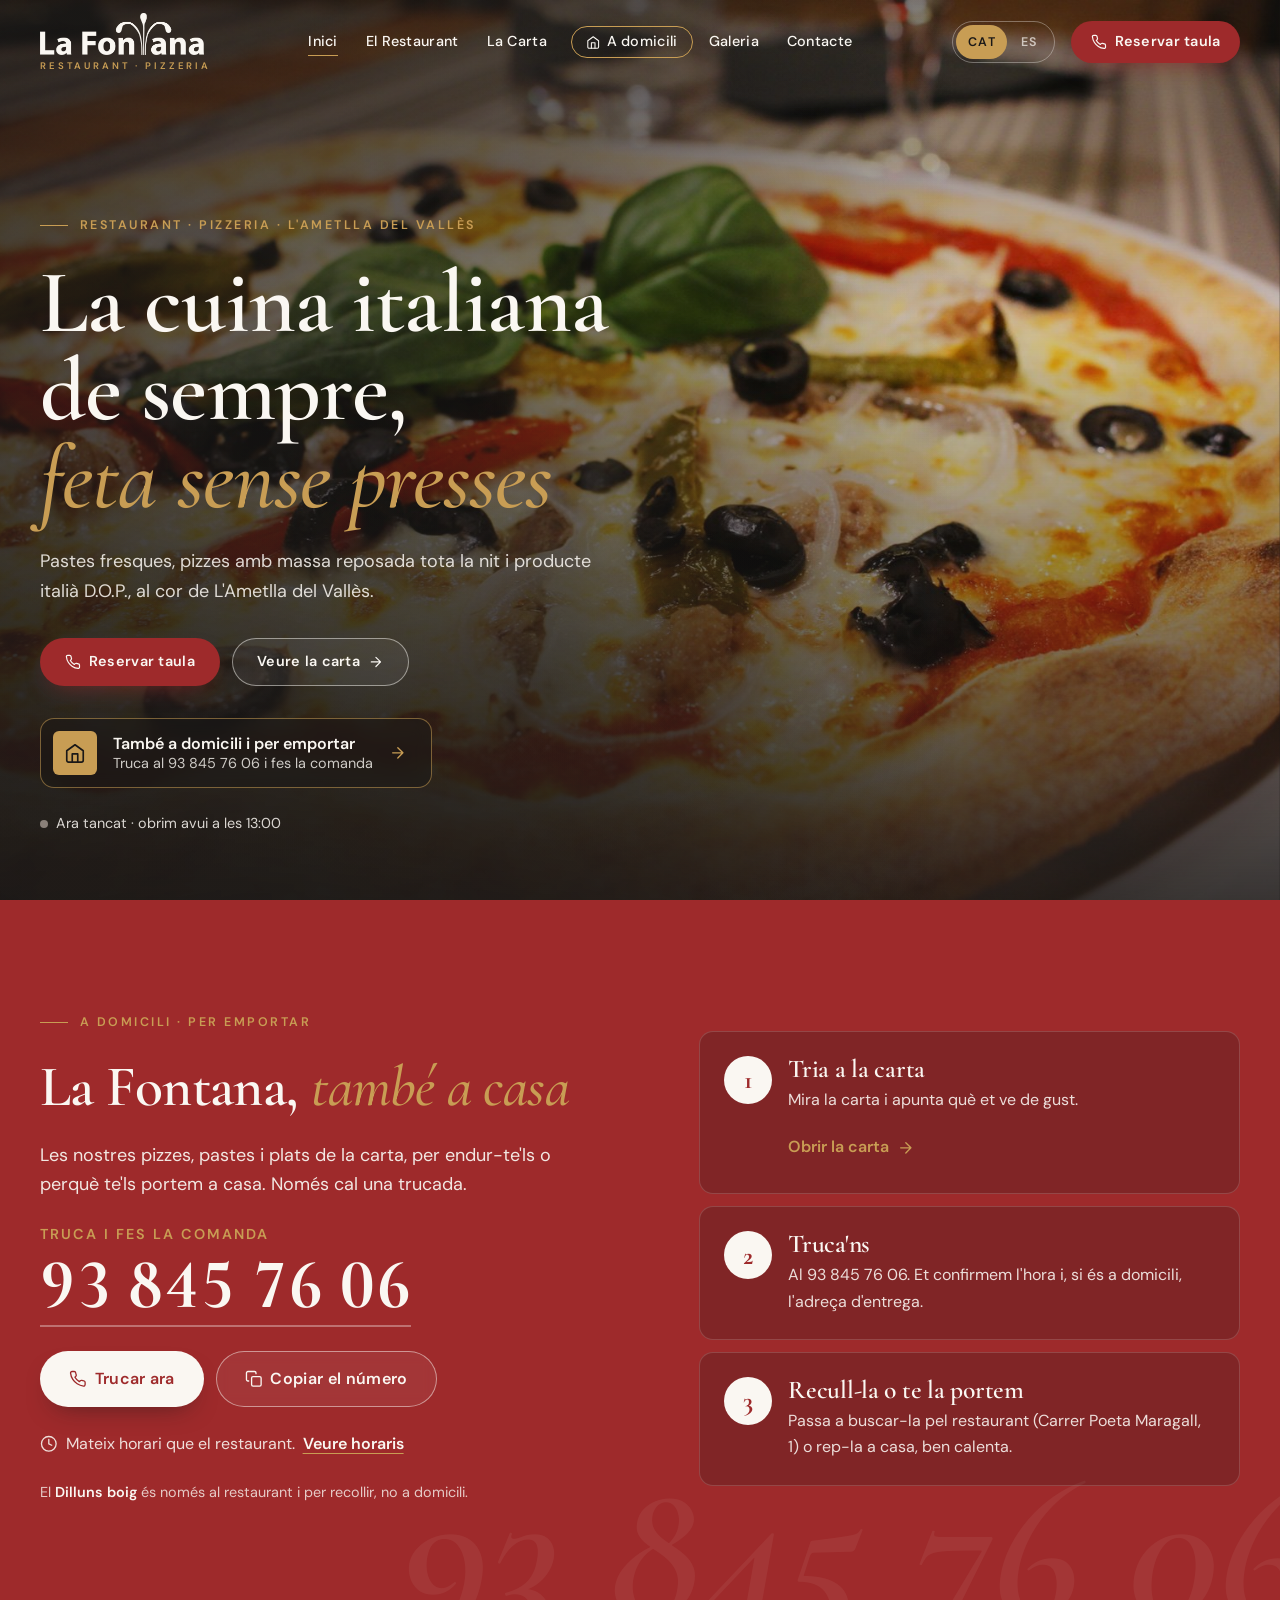
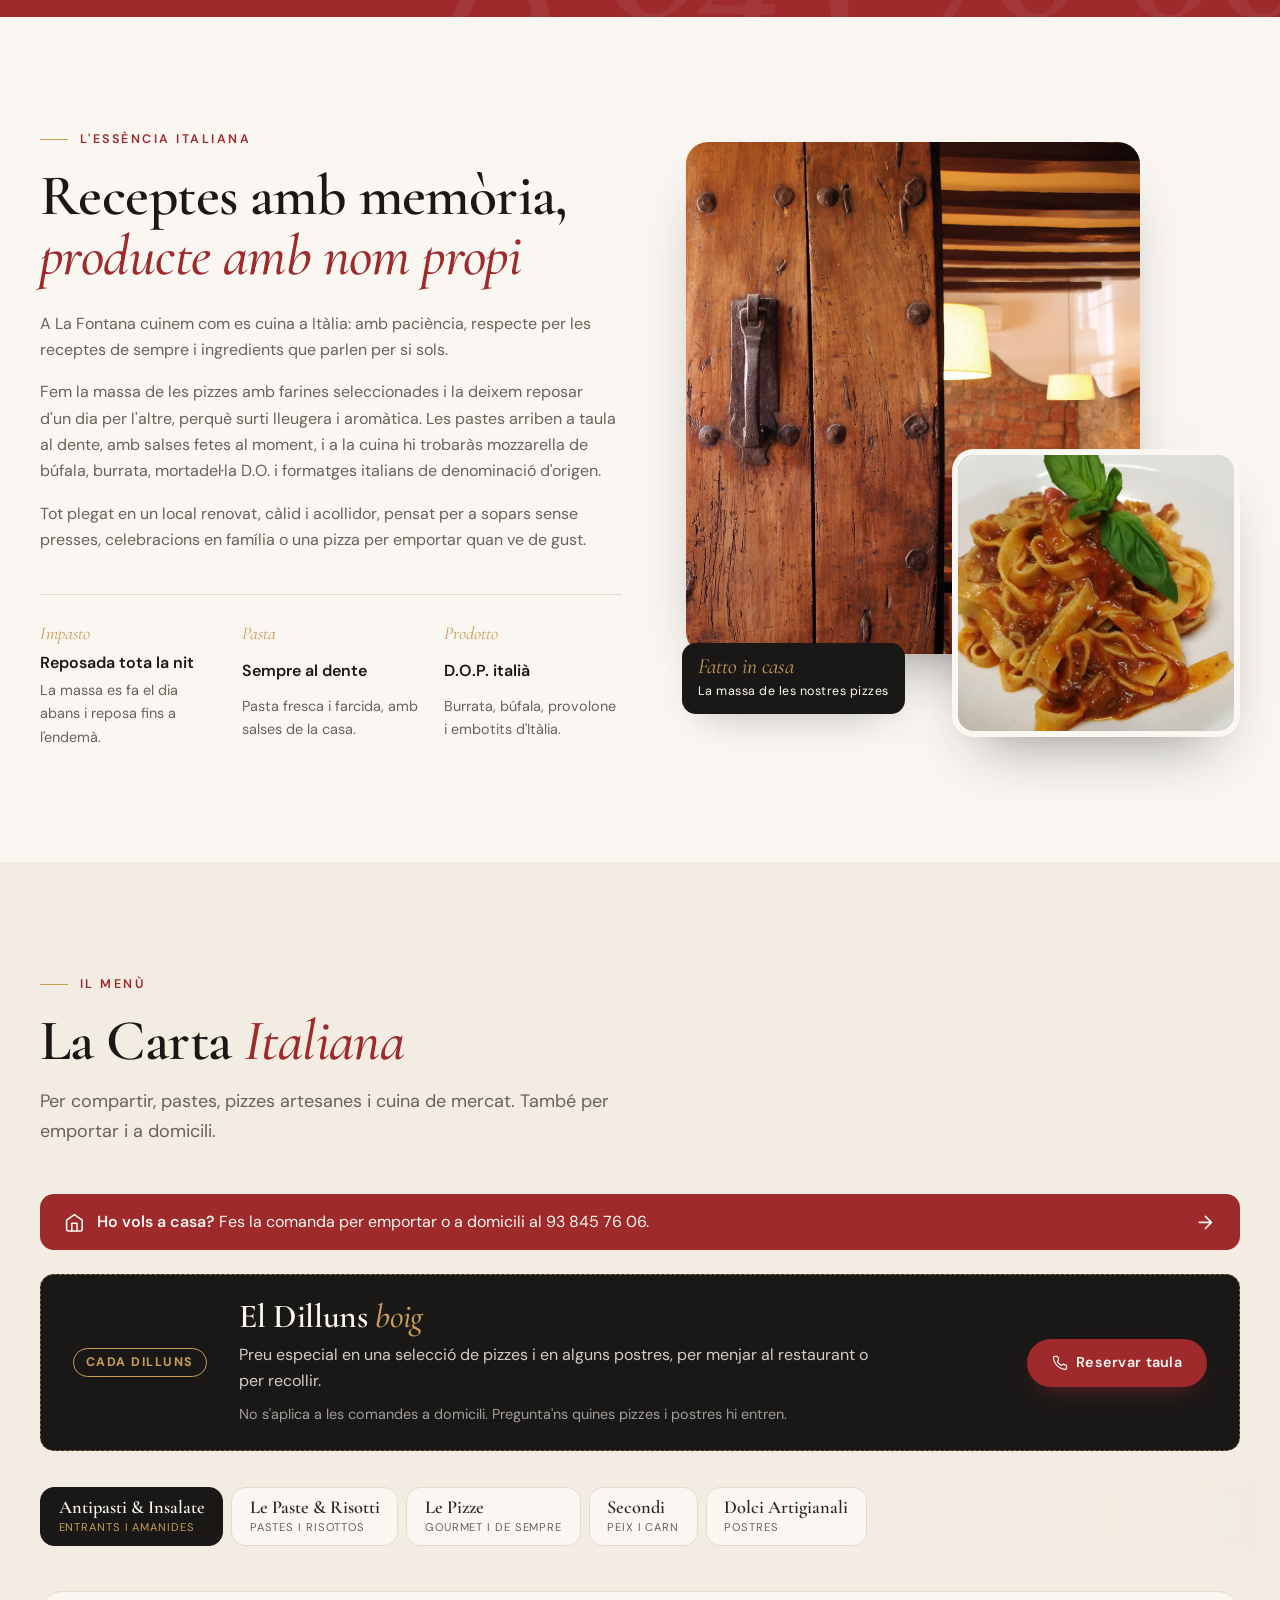
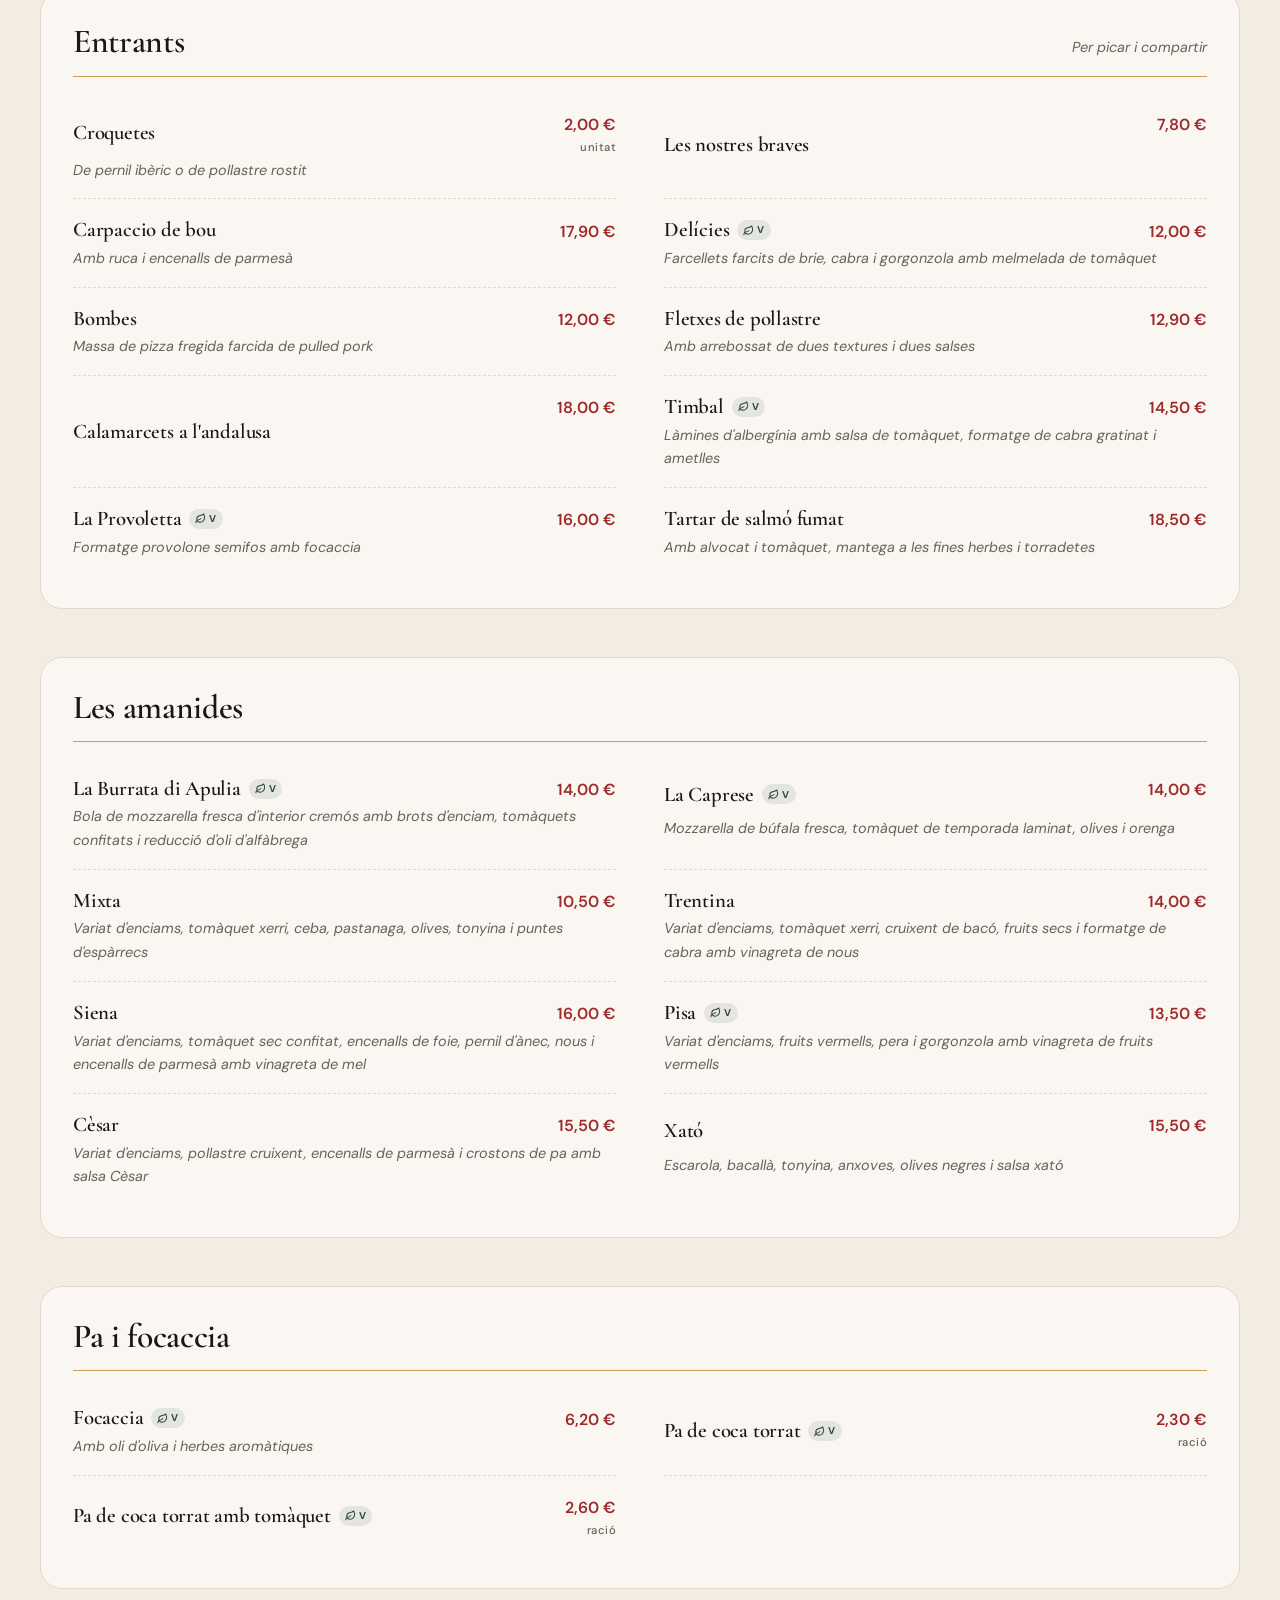
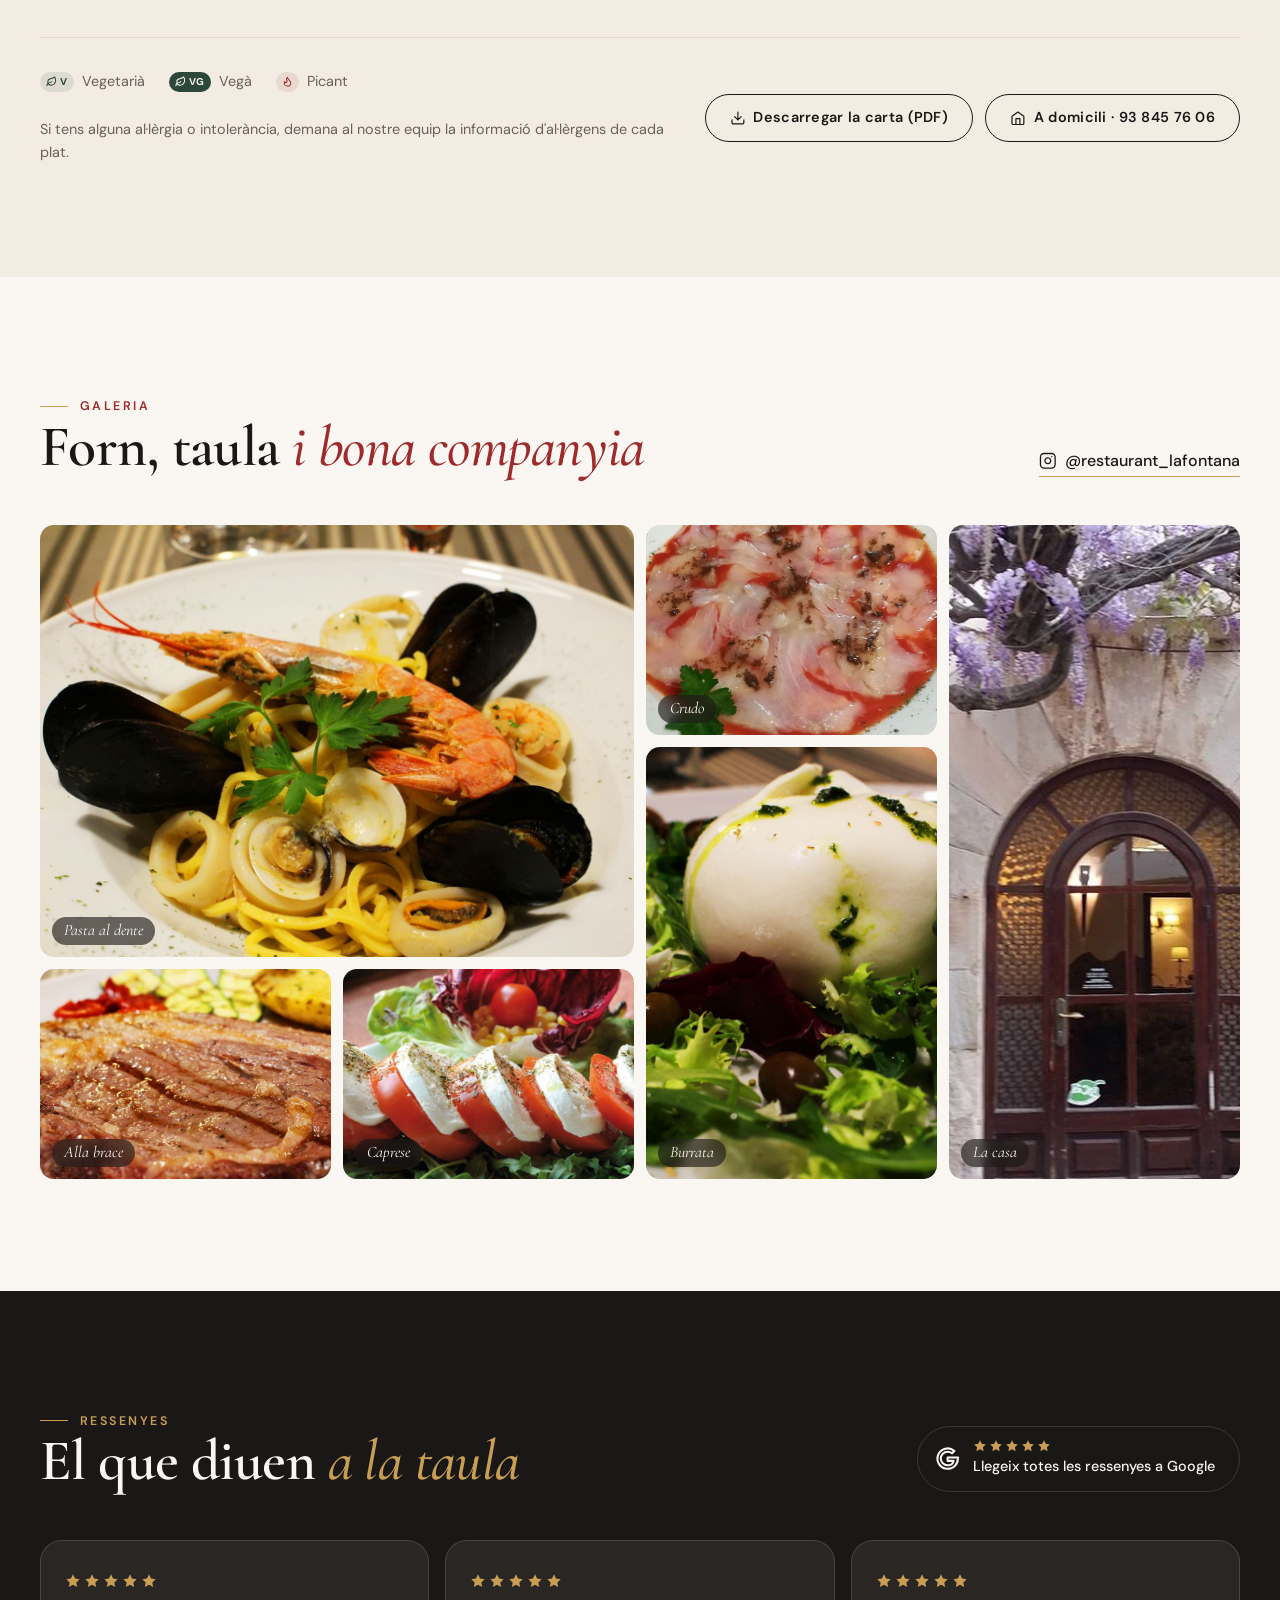
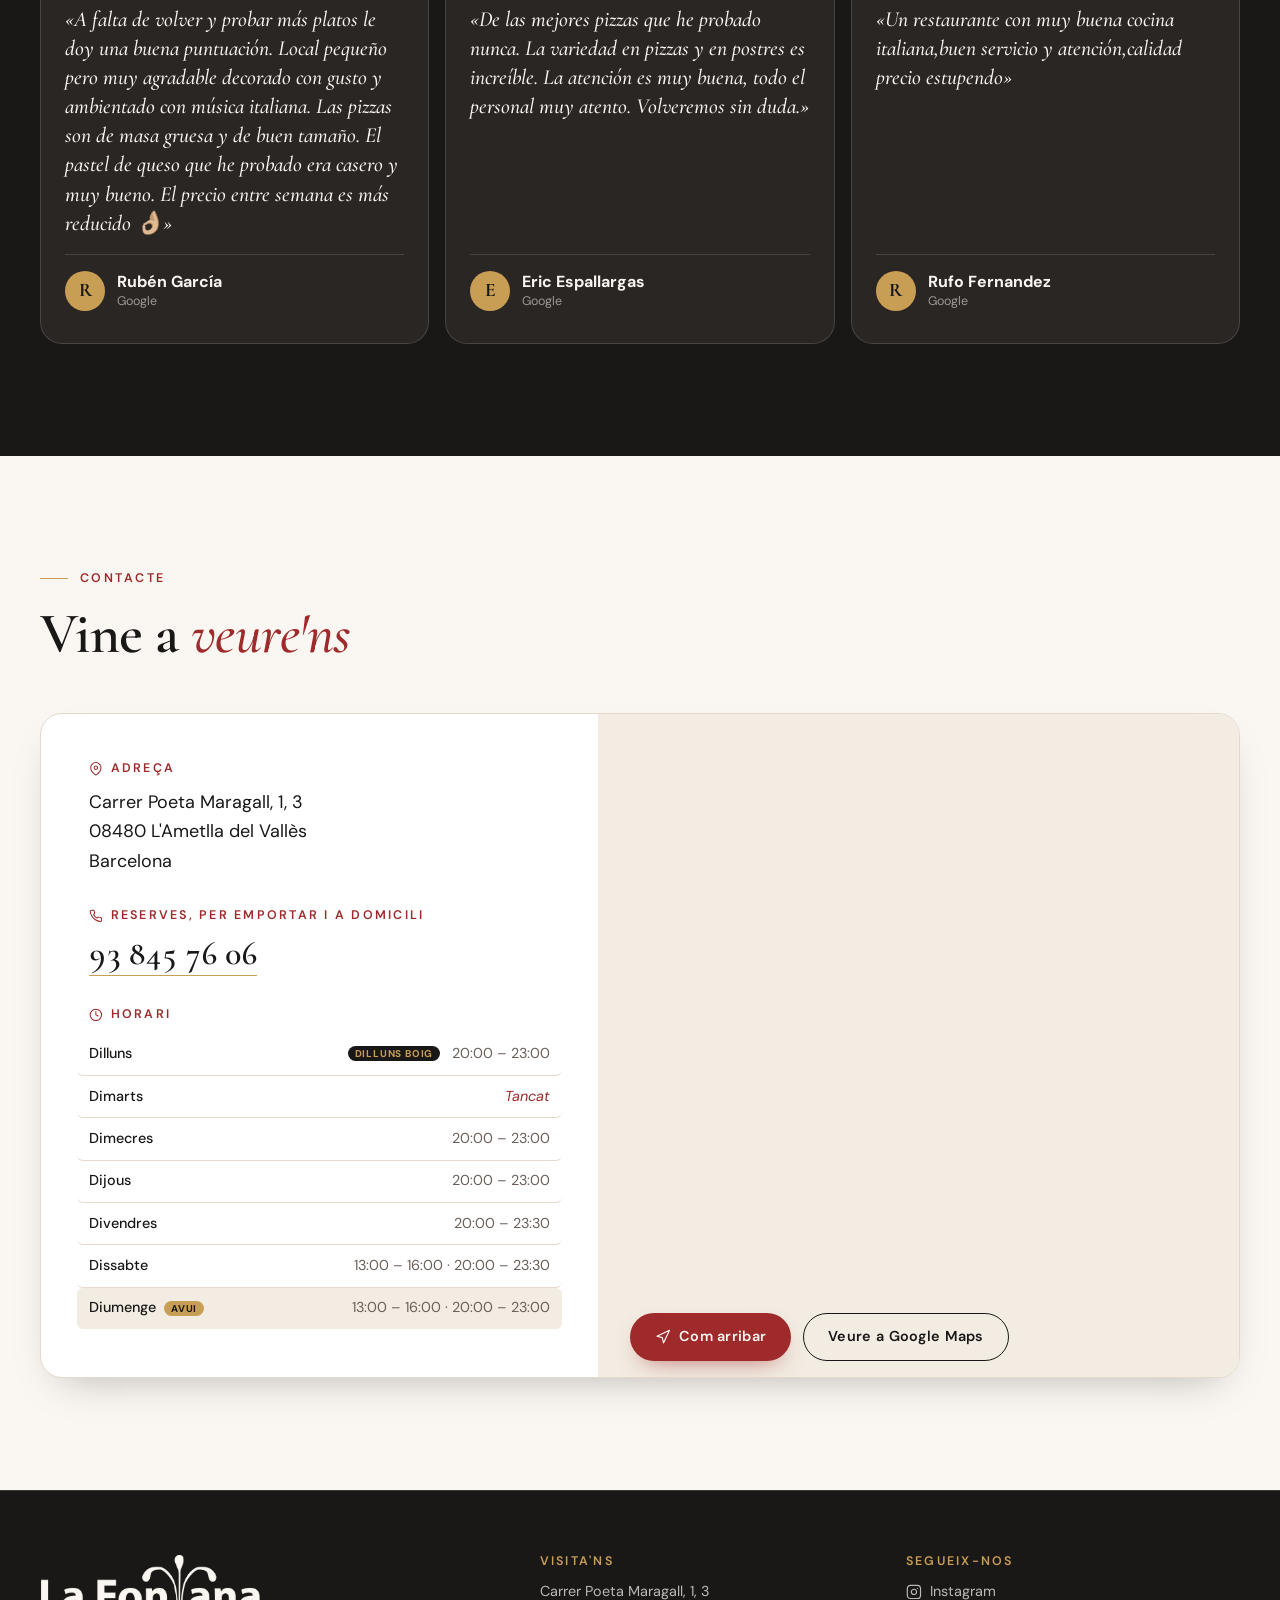
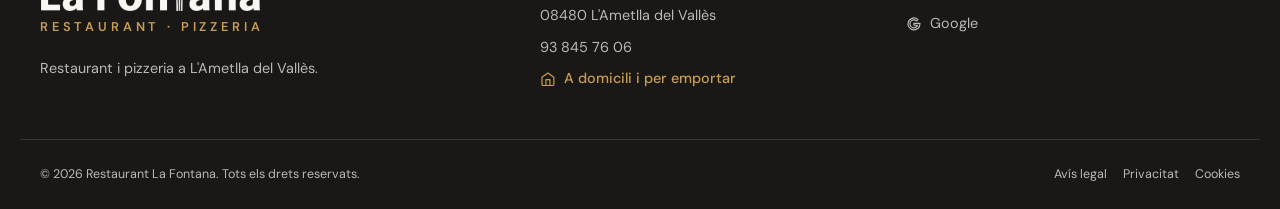
==== index.html @ 5fc27c9d "Web inicial de La Fontana Co-Authored-By: Claude Opus 5.5 <noreply@anthropic.com>" ====
<!DOCTYPE html>
<html lang="ca" class="no-js">
<head>
  <meta charset="UTF-8">
  <meta name="viewport" content="width=device-width, initial-scale=1, viewport-fit=cover">
  <title>Restaurant La Fontana · Cuina italiana a L'Ametlla del Vallès</title>
  <meta name="description" content="Restaurant i pizzeria italiana a L'Ametlla del Vallès. Pastes fresques, pizzes amb massa reposada tota la nit i producte italià D.O.P. Reserves: 93 845 76 06.">
  <meta name="theme-color" content="#1A1817">
  <link rel="canonical" href="https://www.restaurantlafontana.com/">

  <meta property="og:type" content="restaurant">
  <meta property="og:title" content="Restaurant La Fontana · Cucina Italiana">
  <meta property="og:description" content="Pastes fresques, pizzes artesanes i producte D.O.P. a L'Ametlla del Vallès.">
  <meta property="og:image" content="https://www.restaurantlafontana.com/img/og-image.jpg">
  <meta property="og:locale" content="ca_ES">
  <meta property="og:locale:alternate" content="es_ES">

  <link rel="icon" href="data:image/svg+xml,%3Csvg xmlns='http://www.w3.org/2000/svg' viewBox='0 0 64 64'%3E%3Crect width='64' height='64' rx='14' fill='%231A1817'/%3E%3Ctext x='32' y='44' font-family='Georgia,serif' font-style='italic' font-size='34' fill='%23C89D54' text-anchor='middle'%3EF%3C/text%3E%3C/svg%3E">

  <link rel="preconnect" href="https://fonts.googleapis.com">
  <link rel="preconnect" href="https://fonts.gstatic.com" crossorigin>
  <link rel="stylesheet" href="https://fonts.googleapis.com/css2?family=Cormorant+Garamond:ital,wght@0,500;0,600;0,700;1,500;1,600&family=DM+Sans:ital,opsz,wght@0,9..40,400;0,9..40,500;0,9..40,600;1,9..40,400&display=swap">
  <link rel="stylesheet" href="styles.css">

  <script>document.documentElement.classList.replace('no-js', 'js');</script>

  <script type="application/ld+json">
  {
    "@context": "https://schema.org",
    "@type": "Restaurant",
    "name": "Restaurant La Fontana",
    "description": "Restaurant i pizzeria italiana: pastes fresques, pizzes artesanes i producte italià D.O.P.",
    "url": "https://www.restaurantlafontana.com/",
    "image": "https://www.restaurantlafontana.com/img/og-image.jpg",
    "logo": "https://www.restaurantlafontana.com/img/logo.png",
    "telephone": "+34 938 45 76 06",
    "servesCuisine": "Italian",
    "priceRange": "€€",
    "acceptsReservations": "True",
    "menu": "https://www.restaurantlafontana.com/#carta",
    "hasMap": "https://share.google/LY42Y9rzk4KVxEJHk",
    "address": {
      "@type": "PostalAddress",
      "streetAddress": "Carrer Poeta Maragall, 1, 3",
      "addressLocality": "L'Ametlla del Vallès",
      "addressRegion": "Barcelona",
      "postalCode": "08480",
      "addressCountry": "ES"
    },
    "openingHoursSpecification": [
      { "@type": "OpeningHoursSpecification", "dayOfWeek": ["Monday", "Wednesday", "Thursday"], "opens": "20:00", "closes": "23:00" },
      { "@type": "OpeningHoursSpecification", "dayOfWeek": "Friday", "opens": "20:00", "closes": "23:30" },
      { "@type": "OpeningHoursSpecification", "dayOfWeek": ["Saturday", "Sunday"], "opens": "13:00", "closes": "16:00" },
      { "@type": "OpeningHoursSpecification", "dayOfWeek": "Saturday", "opens": "20:00", "closes": "23:30" },
      { "@type": "OpeningHoursSpecification", "dayOfWeek": "Sunday", "opens": "20:00", "closes": "23:00" }
    ],
    "potentialAction": {
      "@type": "OrderAction",
      "target": "tel:+34938457606",
      "deliveryMethod": [
        "http://purl.org/goodrelations/v1#DeliveryModeOwnFleet",
        "http://purl.org/goodrelations/v1#DeliveryModePickUp"
      ]
    },
    "sameAs": ["https://www.instagram.com/restaurant_lafontana/"]
  }
  </script>
</head>
<body>

  <!-- Icon sprite -->
  <svg class="sprite" xmlns="http://www.w3.org/2000/svg" aria-hidden="true">
    <symbol id="i-phone" viewBox="0 0 24 24"><path d="M22 16.92v3a2 2 0 0 1-2.18 2 19.79 19.79 0 0 1-8.63-3.07 19.5 19.5 0 0 1-6-6 19.79 19.79 0 0 1-3.07-8.67A2 2 0 0 1 4.11 2h3a2 2 0 0 1 2 1.72c.13.96.36 1.9.7 2.81a2 2 0 0 1-.45 2.11L8.09 9.91a16 16 0 0 0 6 6l1.27-1.27a2 2 0 0 1 2.11-.45c.91.34 1.85.57 2.81.7A2 2 0 0 1 22 16.92z"/></symbol>
    <symbol id="i-pin" viewBox="0 0 24 24"><path d="M21 10c0 7-9 13-9 13s-9-6-9-13a9 9 0 0 1 18 0z"/><circle cx="12" cy="10" r="3"/></symbol>
    <symbol id="i-clock" viewBox="0 0 24 24"><circle cx="12" cy="12" r="10"/><path d="M12 6v6l4 2"/></symbol>
    <symbol id="i-arrow" viewBox="0 0 24 24"><path d="M5 12h14M12 5l7 7-7 7"/></symbol>
    <symbol id="i-nav" viewBox="0 0 24 24"><path d="M3 11 22 2l-9 19-2-8-8-2z"/></symbol>
    <symbol id="i-book" viewBox="0 0 24 24"><path d="M4 19.5A2.5 2.5 0 0 1 6.5 17H20"/><path d="M6.5 2H20v20H6.5A2.5 2.5 0 0 1 4 19.5v-15A2.5 2.5 0 0 1 6.5 2z"/></symbol>
    <symbol id="i-download" viewBox="0 0 24 24"><path d="M21 15v4a2 2 0 0 1-2 2H5a2 2 0 0 1-2-2v-4M7 10l5 5 5-5M12 15V3"/></symbol>
    <symbol id="i-bag" viewBox="0 0 24 24"><path d="M6 2 3 6v14a2 2 0 0 0 2 2h14a2 2 0 0 0 2-2V6l-3-4z"/><path d="M3 6h18M16 10a4 4 0 0 1-8 0"/></symbol>
    <symbol id="i-home" viewBox="0 0 24 24"><path d="M3 9.5 12 3l9 6.5V20a2 2 0 0 1-2 2H5a2 2 0 0 1-2-2z"/><path d="M9 22V13h6v9"/></symbol>
    <symbol id="i-copy" viewBox="0 0 24 24"><rect x="9" y="9" width="13" height="13" rx="2"/><path d="M5 15H4a2 2 0 0 1-2-2V4a2 2 0 0 1 2-2h9a2 2 0 0 1 2 2v1"/></symbol>
    <symbol id="i-check" viewBox="0 0 24 24"><path d="M20 6 9 17l-5-5"/></symbol>
    <symbol id="i-leaf" viewBox="0 0 24 24"><path d="M11 20A7 7 0 0 1 9.8 6.1C15.5 5 17 4.48 19 2c1 2 2 4.18 2 8 0 5.5-4.78 10-10 10Z"/><path d="M2 21c0-3 1.85-5.36 5.08-6C9.5 14.52 12 13 13 12"/></symbol>
    <symbol id="i-flame" viewBox="0 0 24 24"><path d="M8.5 14.5A2.5 2.5 0 0 0 11 12c0-1.38-.5-2-1-3-1.07-2.14-.22-4.05 2-6 .5 2.5 2 4.9 4 6.5 2 1.6 3 3.5 3 5.5a7 7 0 1 1-14 0c0-1.15.43-2.29 1-3a2.5 2.5 0 0 0 2.5 2.5z"/></symbol>
    <symbol id="i-star" viewBox="0 0 24 24"><path d="m12 2 3.09 6.26L22 9.27l-5 4.87 1.18 6.88L12 17.77l-6.18 3.25L7 14.14 2 9.27l6.91-1.01L12 2z"/></symbol>
    <symbol id="i-instagram" viewBox="0 0 24 24"><rect x="2" y="2" width="20" height="20" rx="5"/><path d="M16 11.37A4 4 0 1 1 12.63 8 4 4 0 0 1 16 11.37zM17.5 6.5h.01"/></symbol>
    <symbol id="i-google" viewBox="0 0 24 24"><path d="M21.35 11.1H12v2.9h5.35c-.5 2.4-2.6 3.9-5.35 3.9a6 6 0 1 1 0-12c1.5 0 2.85.55 3.9 1.45l2.1-2.1A9 9 0 1 0 12 21c4.95 0 9.1-3.6 9.1-9 0-.3 0-.6-.05-.9z"/></symbol>
  </svg>

  <a class="skip-link" href="#main" data-i18n="a11y.skip">Salta al contingut</a>

  <!-- ============ NAVBAR ============ -->
  <header class="site-header" id="top">
    <nav class="nav container" aria-label="Principal">
      <a class="logo" href="#inici" aria-label="La Fontana, inici">
        <span class="logo__mark" aria-hidden="true"></span>
        <span class="logo__tag">Restaurant · Pizzeria</span>
      </a>

      <div class="nav__panel" id="nav-panel">
        <ul class="nav__links">
          <li><a href="#inici" data-i18n="nav.home">Inici</a></li>
          <li><a href="#restaurant" data-i18n="nav.restaurant">El Restaurant</a></li>
          <li><a href="#carta" data-i18n="nav.menu">La Carta</a></li>
          <li>
            <a class="nav__delivery" href="#domicili">
              <svg class="icon" aria-hidden="true"><use href="#i-home"/></svg>
              <span data-i18n="nav.delivery">A domicili</span>
            </a>
          </li>
          <li><a href="#galeria" data-i18n="nav.gallery">Galeria</a></li>
          <li><a href="#contacte" data-i18n="nav.contact">Contacte</a></li>
        </ul>

        <div class="nav__actions">
          <div class="lang-switch" role="group" aria-label="Idioma / Idioma">
            <button type="button" class="lang-switch__btn" data-lang="ca" aria-pressed="true">CAT</button>
            <button type="button" class="lang-switch__btn" data-lang="es" aria-pressed="false">ES</button>
          </div>
          <a class="btn btn--primary btn--sm" href="tel:+34938457606">
            <svg class="icon" aria-hidden="true"><use href="#i-phone"/></svg>
            <span data-i18n="cta.book">Reservar taula</span>
          </a>
        </div>
      </div>

      <button class="burger" type="button" aria-controls="nav-panel" aria-expanded="false">
        <span class="burger__line"></span>
        <span class="burger__line"></span>
        <span class="burger__line"></span>
        <span class="visually-hidden" data-i18n="a11y.menu">Obre el menú</span>
      </button>
    </nav>
  </header>

  <main id="main">

    <!-- ============ HERO ============ -->
    <section class="hero" id="inici" aria-labelledby="hero-title">
      <img class="hero__bg"
           src="img/hero-pizza-1600.jpg"
           srcset="img/hero-pizza-800.jpg 800w,
                   img/hero-pizza-1600.jpg 1600w,
                   img/hero-pizza-2400.jpg 2400w"
           sizes="100vw" alt="" fetchpriority="high" width="1600" height="1067">
      <div class="hero__overlay" aria-hidden="true"></div>

      <div class="hero__content container">
        <p class="eyebrow eyebrow--light" data-i18n="hero.eyebrow">Restaurant · Pizzeria · L'Ametlla del Vallès</p>
        <h1 class="hero__title" id="hero-title" data-i18n-html="hero.title">La cuina italiana de sempre, <em>feta sense presses</em></h1>
        <p class="hero__lead" data-i18n="hero.lead">Pastes fresques, pizzes amb massa reposada tota la nit i producte italià D.O.P., al cor de L'Ametlla del Vallès.</p>
        <div class="hero__actions">
          <a class="btn btn--primary" href="tel:+34938457606">
            <svg class="icon" aria-hidden="true"><use href="#i-phone"/></svg>
            <span data-i18n="cta.book">Reservar taula</span>
          </a>
          <a class="btn btn--ghost-light" href="#carta">
            <span data-i18n="cta.menu">Veure la carta</span>
            <svg class="icon" aria-hidden="true"><use href="#i-arrow"/></svg>
          </a>
        </div>
        <a class="hero__delivery" href="#domicili">
          <span class="hero__delivery-icon" aria-hidden="true"><svg class="icon"><use href="#i-home"/></svg></span>
          <span>
            <strong data-i18n="hero.deliveryTitle">També a domicili i per emportar</strong>
            <span data-i18n="hero.deliveryText">Truca al 93 845 76 06 i fes la comanda</span>
          </span>
          <svg class="icon" aria-hidden="true"><use href="#i-arrow"/></svg>
        </a>
        <p class="status-chip" data-status aria-live="polite"></p>
      </div>
    </section>

    <!-- ============ A DOMICILI / PER EMPORTAR ============ -->
    <section class="section delivery" id="domicili" aria-labelledby="delivery-title">
      <div class="container delivery__grid">
        <div class="delivery__intro reveal">
          <p class="eyebrow eyebrow--light" data-i18n="delivery.eyebrow">A domicili · Per emportar</p>
          <h2 class="section-title" id="delivery-title" data-i18n-html="delivery.title">La Fontana, <em>també a casa</em></h2>
          <p class="delivery__lead" data-i18n="delivery.lead">Les nostres pizzes, pastes i plats de la carta, per endur-te'ls o perquè te'ls portem a casa. Només cal una trucada.</p>

          <div class="delivery__phone">
            <span class="delivery__phone-label" data-i18n="delivery.phoneLabel">Truca i fes la comanda</span>
            <a class="delivery__number" href="tel:+34938457606">93 845 76 06</a>
          </div>

          <div class="delivery__actions">
            <a class="btn btn--light btn--lg" href="tel:+34938457606">
              <svg class="icon" aria-hidden="true"><use href="#i-phone"/></svg>
              <span data-i18n="delivery.call">Trucar ara</span>
            </a>
            <button type="button" class="btn btn--ghost-light btn--lg" data-copy-phone="93 845 76 06">
              <svg class="icon" aria-hidden="true" data-copy-icon><use href="#i-copy"/></svg>
              <span data-copy-label data-i18n="delivery.copy">Copiar el número</span>
            </button>
          </div>
          <p class="visually-hidden" aria-live="polite" data-copy-status></p>

          <!-- TODO: si cal, afegir aquí la zona de repartiment, la comanda mínima i el cost d'enviament -->
          <p class="delivery__hours">
            <svg class="icon" aria-hidden="true"><use href="#i-clock"/></svg>
            <span data-i18n="delivery.hours">Mateix horari que el restaurant.</span>
            <a href="#contacte" data-i18n="delivery.hoursLink">Veure horaris</a>
          </p>
          <p class="delivery__note" data-i18n-html="delivery.promoNote">El <strong>Dilluns boig</strong> és només al restaurant i per recollir, no a domicili.</p>
        </div>

        <ol class="delivery__steps">
          <li class="step reveal">
            <span class="step__num" aria-hidden="true">1</span>
            <div class="step__body">
              <h3 class="step__title" data-i18n="delivery.s1t">Tria a la carta</h3>
              <p data-i18n="delivery.s1d">Mira la carta i apunta què et ve de gust.</p>
              <a class="step__link" href="#carta"><span data-i18n="delivery.s1l">Obrir la carta</span> <svg class="icon" aria-hidden="true"><use href="#i-arrow"/></svg></a>
            </div>
          </li>
          <li class="step reveal">
            <span class="step__num" aria-hidden="true">2</span>
            <div class="step__body">
              <h3 class="step__title" data-i18n="delivery.s2t">Truca'ns</h3>
              <p data-i18n="delivery.s2d">Al 93 845 76 06. Et confirmem l'hora i, si és a domicili, l'adreça d'entrega.</p>
            </div>
          </li>
          <li class="step reveal">
            <span class="step__num" aria-hidden="true">3</span>
            <div class="step__body">
              <h3 class="step__title" data-i18n="delivery.s3t">Recull-la o te la portem</h3>
              <p data-i18n="delivery.s3d">Passa a buscar-la pel restaurant (Carrer Poeta Maragall, 1) o rep-la a casa, ben calenta.</p>
            </div>
          </li>
        </ol>
      </div>
    </section>

    <!-- ============ FILOSOFIA ============ -->
    <section class="section story" id="restaurant" aria-labelledby="story-title">
      <div class="container story__grid">
        <div class="story__text reveal">
          <p class="eyebrow" data-i18n="story.eyebrow">L'essència italiana</p>
          <h2 class="section-title" id="story-title" data-i18n-html="story.title">Receptes amb memòria, <em>producte amb nom propi</em></h2>
          <p data-i18n="story.p1">A La Fontana cuinem com es cuina a Itàlia: amb paciència, respecte per les receptes de sempre i ingredients que parlen per si sols.</p>
          <p data-i18n="story.p2">Fem la massa de les pizzes amb farines seleccionades i la deixem reposar d'un dia per l'altre, perquè surti lleugera i aromàtica. Les pastes arriben a taula al dente, amb salses fetes al moment, i a la cuina hi trobaràs mozzarella de búfala, burrata, mortadel·la D.O. i formatges italians de denominació d'origen.</p>
          <p data-i18n="story.p3">Tot plegat en un local renovat, càlid i acollidor, pensat per a sopars sense presses, celebracions en família o una pizza per emportar quan ve de gust.</p>

          <ul class="pillars">
            <li class="pillar">
              <span class="pillar__kicker" data-i18n="story.k1">Impasto</span>
              <strong data-i18n="story.h1">Reposada tota la nit</strong>
              <span data-i18n="story.d1">La massa es fa el dia abans i reposa fins a l'endemà.</span>
            </li>
            <li class="pillar">
              <span class="pillar__kicker" data-i18n="story.k2">Pasta</span>
              <strong data-i18n="story.h2">Sempre al dente</strong>
              <span data-i18n="story.d2">Pasta fresca i farcida, amb salses de la casa.</span>
            </li>
            <li class="pillar">
              <span class="pillar__kicker" data-i18n="story.k3">Prodotto</span>
              <strong data-i18n="story.h3">D.O.P. italià</strong>
              <span data-i18n="story.d3">Burrata, búfala, provolone i embotits d'Itàlia.</span>
            </li>
          </ul>
        </div>

        <div class="story__media reveal" aria-hidden="true">
          <figure class="story__img story__img--back">
            <img src="img/local-porta.jpg" alt="" loading="lazy" width="900" height="1011">
          </figure>
          <figure class="story__img story__img--front">
            <img src="img/pasta-tagliatelle.jpg" alt="" loading="lazy" width="640" height="640">
          </figure>
          <span class="story__badge">
            <span class="story__badge-num">Fatto in casa</span>
            <span class="story__badge-label" data-i18n="story.badge">La massa de les nostres pizzes</span>
          </span>
        </div>
      </div>
    </section>

    <!-- ============ LA CARTA ============ -->
    <section class="section menu" id="carta" aria-labelledby="menu-title">
      <div class="container">
        <header class="section-head reveal">
          <p class="eyebrow" data-i18n="menu.eyebrow">Il Menù</p>
          <h2 class="section-title" id="menu-title" data-i18n-html="menu.title">La Carta <em>Italiana</em></h2>
          <p class="section-lead" data-i18n="menu.lead">Per compartir, pastes, pizzes artesanes i cuina de mercat. També per emportar i a domicili.</p>
        </header>

        <a class="menu__order" href="#domicili">
          <svg class="icon" aria-hidden="true"><use href="#i-home"/></svg>
          <span><strong data-i18n="menu.orderTitle">Ho vols a casa?</strong> <span data-i18n="menu.orderText">Fes la comanda per emportar o a domicili al 93 845 76 06.</span></span>
          <svg class="icon" aria-hidden="true"><use href="#i-arrow"/></svg>
        </a>

        <aside class="promo" aria-labelledby="promo-title" data-promo>
          <span class="promo__day" data-promo-day>Cada dilluns</span>
          <div class="promo__body">
            <h3 class="promo__title" id="promo-title">El Dilluns <em>boig</em></h3>
            <p data-i18n="promo.text">Preu especial en una selecció de pizzes i en alguns postres, per menjar al restaurant o per recollir.</p>
            <p class="promo__note" data-i18n="promo.note">No s'aplica a les comandes a domicili. Pregunta'ns quines pizzes i postres hi entren.</p>
          </div>
          <a class="btn btn--primary" href="tel:+34938457606">
            <svg class="icon" aria-hidden="true"><use href="#i-phone"/></svg>
            <span data-i18n="cta.book">Reservar taula</span>
          </a>
        </aside>

        <div class="menu__tabs-wrap">
          <div class="menu__tabs" role="tablist" aria-label="Categories de la carta" data-menu-tabs></div>
        </div>

        <div class="menu__panels" data-menu-panels></div>

        <div class="menu__footer">
          <ul class="legend" aria-label="Llegenda">
            <li><span class="tag tag--v"><svg class="icon" aria-hidden="true"><use href="#i-leaf"/></svg>V</span> <span data-i18n="legend.v">Vegetarià</span></li>
            <li><span class="tag tag--vg"><svg class="icon" aria-hidden="true"><use href="#i-leaf"/></svg>VG</span> <span data-i18n="legend.vg">Vegà</span></li>
            <li><span class="tag tag--hot"><svg class="icon" aria-hidden="true"><use href="#i-flame"/></svg></span> <span data-i18n="legend.hot">Picant</span></li>
          </ul>
          <p class="menu__allergens" data-i18n="menu.allergens">Si tens alguna al·lèrgia o intolerància, demana al nostre equip la informació d'al·lèrgens de cada plat.</p>
          <div class="menu__actions">
            <button type="button" class="btn btn--outline" data-print-menu>
              <svg class="icon" aria-hidden="true"><use href="#i-download"/></svg>
              <span data-i18n="menu.pdf">Descarregar la carta (PDF)</span>
            </button>
            <a class="btn btn--outline" href="tel:+34938457606">
              <svg class="icon" aria-hidden="true"><use href="#i-home"/></svg>
              <span data-i18n="menu.takeaway">A domicili · 93 845 76 06</span>
            </a>
          </div>
        </div>
      </div>
    </section>

    <!-- ============ GALERIA ============ -->
    <section class="section gallery" id="galeria" aria-labelledby="gallery-title">
      <div class="container">
        <header class="section-head section-head--split reveal">
          <div>
            <p class="eyebrow" data-i18n="gallery.eyebrow">Galeria</p>
            <h2 class="section-title" id="gallery-title" data-i18n-html="gallery.title">Forn, taula <em>i bona companyia</em></h2>
          </div>
          <a class="link-arrow" href="https://www.instagram.com/restaurant_lafontana/" target="_blank" rel="noopener">
            <svg class="icon" aria-hidden="true"><use href="#i-instagram"/></svg>
            @restaurant_lafontana
          </a>
        </header>

        <div class="bento">
          <figure class="bento__item bento__item--a reveal">
            <img src="img/pasta-marisc.jpg" alt="Spaghetti amb marisc, gamba i musclos" data-i18n-alt="gallery.alt1" loading="lazy" width="1200" height="900">
            <figcaption data-i18n="gallery.c1">Pasta al dente</figcaption>
          </figure>
          <figure class="bento__item bento__item--b reveal">
            <img src="img/carpaccio.jpg" alt="Carpaccio de peix amb tomàquet i julivert" data-i18n-alt="gallery.alt2" loading="lazy" width="640" height="640">
            <figcaption data-i18n="gallery.c2">Crudo</figcaption>
          </figure>
          <figure class="bento__item bento__item--c reveal">
            <img src="img/entrada.jpg" alt="Entrada del restaurant, porta de fusta i glicina florida" data-i18n-alt="gallery.alt3" loading="lazy" width="640" height="640">
            <figcaption data-i18n="gallery.c3">La casa</figcaption>
          </figure>
          <figure class="bento__item bento__item--d reveal">
            <img src="img/burrata.jpg" alt="Burrata amb pesto, tomàquet sec i olives" data-i18n-alt="gallery.alt4" loading="lazy" width="800" height="1000">
            <figcaption data-i18n="gallery.c4">Burrata</figcaption>
          </figure>
          <figure class="bento__item bento__item--e reveal">
            <img src="img/entrecot.jpg" alt="Entrecot a la brasa amb verdures i patata" data-i18n-alt="gallery.alt5" loading="lazy" width="800" height="800">
            <figcaption data-i18n="gallery.c5">Alla brace</figcaption>
          </figure>
          <figure class="bento__item bento__item--f reveal">
            <img src="img/caprese.jpg" alt="Caprese de tomàquet i mozzarella amb orenga" data-i18n-alt="gallery.alt6" loading="lazy" width="800" height="450">
            <figcaption data-i18n="gallery.c6">Caprese</figcaption>
          </figure>
        </div>
      </div>
    </section>

    <!-- ============ RESSENYES ============ -->
    <section class="section reviews" id="ressenyes" aria-labelledby="reviews-title">
      <div class="container">
        <header class="section-head section-head--split reveal">
          <div>
            <p class="eyebrow eyebrow--gold" data-i18n="reviews.eyebrow">Ressenyes</p>
            <h2 class="section-title" id="reviews-title" data-i18n-html="reviews.title">El que diuen <em>a la taula</em></h2>
          </div>
          <a class="google-badge" href="https://share.google/LY42Y9rzk4KVxEJHk" target="_blank" rel="noopener">
            <svg class="icon icon--lg" aria-hidden="true"><use href="#i-google"/></svg>
            <span>
              <span class="google-badge__stars" aria-hidden="true">
                <svg class="icon"><use href="#i-star"/></svg><svg class="icon"><use href="#i-star"/></svg><svg class="icon"><use href="#i-star"/></svg><svg class="icon"><use href="#i-star"/></svg><svg class="icon"><use href="#i-star"/></svg>
              </span>
              <span class="google-badge__label" data-i18n="reviews.badge">Llegeix totes les ressenyes a Google</span>
            </span>
          </a>
        </header>

        <div class="reviews__grid">
          <article class="review reveal">
            <div class="review__stars" role="img" aria-label="5/5">
              <svg class="icon"><use href="#i-star"/></svg><svg class="icon"><use href="#i-star"/></svg><svg class="icon"><use href="#i-star"/></svg><svg class="icon"><use href="#i-star"/></svg><svg class="icon"><use href="#i-star"/></svg>
            </div>
            <blockquote class="review__text" lang="es">«A falta de volver y probar más platos le doy una buena puntuación. Local pequeño pero muy agradable decorado con gusto y ambientado con música italiana. Las pizzas son de masa gruesa y de buen tamaño. El pastel de queso que he probado era casero y muy bueno. El precio entre semana es más reducido 👌🏼»</blockquote>
            <footer class="review__author"><span class="review__avatar" aria-hidden="true">R</span><span><strong>Rubén García</strong><small>Google</small></span></footer>
          </article>
          <article class="review reveal">
            <div class="review__stars" role="img" aria-label="5/5">
              <svg class="icon"><use href="#i-star"/></svg><svg class="icon"><use href="#i-star"/></svg><svg class="icon"><use href="#i-star"/></svg><svg class="icon"><use href="#i-star"/></svg><svg class="icon"><use href="#i-star"/></svg>
            </div>
            <blockquote class="review__text" lang="es">«De las mejores pizzas que he probado nunca. La variedad en pizzas y en postres es increíble. La atención es muy buena, todo el personal muy atento. Volveremos sin duda.»</blockquote>
            <footer class="review__author"><span class="review__avatar" aria-hidden="true">E</span><span><strong>Eric Espallargas</strong><small>Google</small></span></footer>
          </article>
          <article class="review reveal">
            <div class="review__stars" role="img" aria-label="5/5">
              <svg class="icon"><use href="#i-star"/></svg><svg class="icon"><use href="#i-star"/></svg><svg class="icon"><use href="#i-star"/></svg><svg class="icon"><use href="#i-star"/></svg><svg class="icon"><use href="#i-star"/></svg>
            </div>
            <blockquote class="review__text" lang="es">«Un restaurante con muy buena cocina italiana,buen servicio y atención,calidad precio estupendo»</blockquote>
            <footer class="review__author"><span class="review__avatar" aria-hidden="true">R</span><span><strong>Rufo Fernandez</strong><small>Google</small></span></footer>
          </article>
        </div>
      </div>
    </section>

    <!-- ============ CONTACTE ============ -->
    <section class="section contact" id="contacte" aria-labelledby="contact-title">
      <div class="container">
        <header class="section-head reveal">
          <p class="eyebrow" data-i18n="contact.eyebrow">Contacte</p>
          <h2 class="section-title" id="contact-title" data-i18n-html="contact.title">Vine a <em>veure'ns</em></h2>
        </header>

        <div class="contact__card reveal">
          <div class="contact__info">
            <div class="info-block">
              <h3 class="info-block__title"><svg class="icon" aria-hidden="true"><use href="#i-pin"/></svg><span data-i18n="contact.address">Adreça</span></h3>
              <address>Carrer Poeta Maragall, 1, 3<br>08480 L'Ametlla del Vallès<br>Barcelona</address>
            </div>

            <div class="info-block">
              <h3 class="info-block__title"><svg class="icon" aria-hidden="true"><use href="#i-phone"/></svg><span data-i18n="contact.phone">Reserves, per emportar i a domicili</span></h3>
              <a class="phone-link" href="tel:+34938457606">93 845 76 06</a>
            </div>

            <div class="info-block">
              <h3 class="info-block__title"><svg class="icon" aria-hidden="true"><use href="#i-clock"/></svg><span data-i18n="contact.hours">Horari</span></h3>
              <dl class="hours" data-hours>
                <div class="hours__row" data-day="1"><dt data-i18n="day.1">Dilluns</dt><dd><span class="hours__promo">Dilluns boig</span> 20:00 – 23:00</dd></div>
                <div class="hours__row hours__row--closed" data-day="2"><dt data-i18n="day.2">Dimarts</dt><dd data-i18n="hours.closed">Tancat</dd></div>
                <div class="hours__row" data-day="3"><dt data-i18n="day.3">Dimecres</dt><dd>20:00 – 23:00</dd></div>
                <div class="hours__row" data-day="4"><dt data-i18n="day.4">Dijous</dt><dd>20:00 – 23:00</dd></div>
                <div class="hours__row" data-day="5"><dt data-i18n="day.5">Divendres</dt><dd>20:00 – 23:30</dd></div>
                <div class="hours__row" data-day="6"><dt data-i18n="day.6">Dissabte</dt><dd>13:00 – 16:00 · 20:00 – 23:30</dd></div>
                <div class="hours__row" data-day="0"><dt data-i18n="day.0">Diumenge</dt><dd>13:00 – 16:00 · 20:00 – 23:00</dd></div>
              </dl>
            </div>
          </div>

          <div class="contact__map">
            <iframe
              title="Mapa: Restaurant La Fontana"
              src="https://www.google.com/maps?q=Restaurant%20La%20Fontana%2C%20Carrer%20Poeta%20Maragall%201%2C%2008480%20L%27Ametlla%20del%20Vall%C3%A8s&output=embed"
              loading="lazy" referrerpolicy="no-referrer-when-downgrade" allowfullscreen></iframe>
            <div class="contact__map-actions">
              <a class="btn btn--primary" href="https://www.google.com/maps/dir/?api=1&amp;destination=Restaurant%20La%20Fontana%2C%20Carrer%20Poeta%20Maragall%201%2C%2008480%20L%27Ametlla%20del%20Vall%C3%A8s" target="_blank" rel="noopener">
                <svg class="icon" aria-hidden="true"><use href="#i-nav"/></svg>
                <span data-i18n="contact.directions">Com arribar</span>
              </a>
              <a class="btn btn--outline" href="https://share.google/LY42Y9rzk4KVxEJHk" target="_blank" rel="noopener">
                <span data-i18n="contact.gmaps">Veure a Google Maps</span>
              </a>
            </div>
          </div>
        </div>
      </div>
    </section>
  </main>

  <!-- ============ FOOTER ============ -->
  <footer class="site-footer">
    <div class="container site-footer__grid">
      <div class="site-footer__brand">
        <a class="logo logo--light logo--lg" href="#inici" aria-label="La Fontana, inici">
          <span class="logo__mark" aria-hidden="true"></span>
          <span class="logo__tag">Restaurant · Pizzeria</span>
        </a>
        <p data-i18n="footer.tagline">Restaurant i pizzeria a L'Ametlla del Vallès.</p>
      </div>

      <div class="site-footer__col">
        <h3 data-i18n="footer.visit">Visita'ns</h3>
        <p>Carrer Poeta Maragall, 1, 3<br>08480 L'Ametlla del Vallès</p>
        <a href="tel:+34938457606">93 845 76 06</a>
        <a class="footer-delivery" href="#domicili">
          <svg class="icon" aria-hidden="true"><use href="#i-home"/></svg>
          <span data-i18n="footer.delivery">A domicili i per emportar</span>
        </a>
      </div>

      <div class="site-footer__col">
        <h3 data-i18n="footer.follow">Segueix-nos</h3>
        <a class="social-link" href="https://www.instagram.com/restaurant_lafontana/" target="_blank" rel="noopener">
          <svg class="icon" aria-hidden="true"><use href="#i-instagram"/></svg> Instagram
        </a>
        <a class="social-link" href="https://share.google/LY42Y9rzk4KVxEJHk" target="_blank" rel="noopener">
          <svg class="icon" aria-hidden="true"><use href="#i-google"/></svg> Google
        </a>
      </div>
    </div>

    <div class="container site-footer__bottom">
      <p>© <span data-year>2026</span> Restaurant La Fontana. <span data-i18n="footer.rights">Tots els drets reservats.</span></p>
      <!-- TODO: enllaçar les pàgines legals quan existeixin -->
      <ul class="legal-links">
        <li><a href="#" data-i18n="footer.legal">Avís legal</a></li>
        <li><a href="#" data-i18n="footer.privacy">Privacitat</a></li>
        <li><a href="#" data-i18n="footer.cookies">Cookies</a></li>
      </ul>
    </div>
  </footer>

  <!-- ============ STICKY CTA (mòbil) ============ -->
  <div class="mobile-cta" data-mobile-cta>
    <a class="mobile-cta__btn" href="tel:+34938457606">
      <svg class="icon" aria-hidden="true"><use href="#i-phone"/></svg>
      <span data-i18n="cta.bookShort">Reservar</span>
    </a>
    <a class="mobile-cta__btn mobile-cta__btn--primary" href="#domicili">
      <svg class="icon" aria-hidden="true"><use href="#i-home"/></svg>
      <span data-i18n="nav.delivery">A domicili</span>
    </a>
    <a class="mobile-cta__btn" href="#carta">
      <svg class="icon" aria-hidden="true"><use href="#i-book"/></svg>
      <span data-i18n="cta.menuShort">Carta</span>
    </a>
    <a class="mobile-cta__btn" href="https://www.google.com/maps/dir/?api=1&amp;destination=Restaurant%20La%20Fontana%2C%20Carrer%20Poeta%20Maragall%201%2C%2008480%20L%27Ametlla%20del%20Vall%C3%A8s" target="_blank" rel="noopener">
      <svg class="icon" aria-hidden="true"><use href="#i-pin"/></svg>
      <span data-i18n="cta.mapShort">Mapa</span>
    </a>
  </div>

  <script src="app.js" defer></script>
</body>
</html>
---- styles.css ----
/* =========================================================
   Restaurant La Fontana — styles.css
   Mobile-first · Custom properties · No dependencies
   ========================================================= */

/* ---------- 1. Tokens ---------- */
:root {
  /* Colors */
  --c-flour: #FAF7F2;          /* main background */
  --c-flour-deep: #F2ECE2;     /* alt band */
  --c-espresso: #1A1817;       /* dark sections, footer */
  --c-espresso-soft: #2A2624;
  --c-pomodoro: #9E2A2B;       /* primary accent */
  --c-pomodoro-dark: #84211F;
  --c-basil: #2D4739;          /* secondary accent, veg tags */
  --c-olive-gold: #C89D54;     /* details, prices */
  --c-ink: #2B2522;            /* body text */
  --c-ink-soft: #6B605A;       /* secondary text */
  --c-line: #E4DACB;           /* hairlines on cream */
  --c-line-dark: rgba(250, 247, 242, .14);
  --c-white: #FFFFFF;

  /* Type */
  --f-display: "Cormorant Garamond", "Cormorant", Georgia, "Times New Roman", serif;
  --f-body: "DM Sans", system-ui, -apple-system, "Segoe UI", Roboto, sans-serif;

  --fs-xs: .78rem;
  --fs-sm: .9rem;
  --fs-base: 1rem;
  --fs-md: 1.125rem;
  --fs-lg: clamp(1.35rem, 1.1rem + 1vw, 1.6rem);
  --fs-xl: clamp(1.6rem, 1.3rem + 1.4vw, 2.1rem);
  --fs-2xl: clamp(2.2rem, 1.6rem + 3vw, 3.6rem);
  --fs-hero: clamp(2.7rem, 1.6rem + 5.4vw, 5.6rem);

  /* Spacing */
  --sp-1: .25rem;
  --sp-2: .5rem;
  --sp-3: .75rem;
  --sp-4: 1rem;
  --sp-5: 1.5rem;
  --sp-6: 2rem;
  --sp-7: 3rem;
  --sp-8: 4rem;
  --sp-section: clamp(4rem, 3rem + 5vw, 7.5rem);

  /* Shape & motion */
  --radius-sm: 6px;
  --radius: 14px;
  --radius-lg: 22px;
  --radius-pill: 999px;
  --shadow-soft: 0 18px 40px -22px rgba(26, 24, 23, .35);
  --shadow-lift: 0 30px 60px -30px rgba(26, 24, 23, .5);
  --ease: cubic-bezier(.22, .61, .36, 1);
  --dur: .35s;

  --header-h: 72px;
  --container: 1200px;
  --gutter: max(20px, env(safe-area-inset-left, 0px));
  --gutter-r: max(20px, env(safe-area-inset-right, 0px));

  color-scheme: light;
}

/* ---------- 2. Base ---------- */
*,
*::before,
*::after { box-sizing: border-box; }

html {
  -webkit-text-size-adjust: 100%;
  scroll-padding-top: calc(var(--header-h) + 12px);
}

body {
  margin: 0;
  font-family: var(--f-body);
  font-size: var(--fs-base);
  line-height: 1.65;
  color: var(--c-ink);
  background: var(--c-flour);
  -webkit-font-smoothing: antialiased;
  text-rendering: optimizeLegibility;
  overflow-x: hidden;
}

body.nav-open { overflow: hidden; }

img { display: block; max-width: 100%; height: auto; }

a { color: inherit; text-decoration: none; }

button { font: inherit; color: inherit; cursor: pointer; }

h1, h2, h3, h4 {
  margin: 0;
  font-family: var(--f-display);
  font-weight: 600;
  line-height: 1.05;
  letter-spacing: -.01em;
  text-wrap: balance;
}

h1 em, h2 em { font-style: italic; font-weight: 500; color: var(--c-pomodoro); }

p { margin: 0; }

address { font-style: normal; }

:focus-visible {
  outline: 2px solid var(--c-olive-gold);
  outline-offset: 3px;
  border-radius: 4px;
}

::selection { background: var(--c-olive-gold); color: var(--c-espresso); }

.sprite { position: absolute; width: 0; height: 0; overflow: hidden; }

.icon {
  width: 1.1em;
  height: 1.1em;
  flex-shrink: 0;
  fill: none;
  stroke: currentColor;
  stroke-width: 1.8;
  stroke-linecap: round;
  stroke-linejoin: round;
}
.icon--lg { width: 1.7em; height: 1.7em; }

.visually-hidden {
  position: absolute !important;
  width: 1px; height: 1px;
  padding: 0; margin: -1px;
  overflow: hidden; clip: rect(0 0 0 0);
  white-space: nowrap; border: 0;
}

.skip-link {
  position: absolute;
  left: var(--sp-4);
  top: -100px;
  z-index: 200;
  padding: var(--sp-2) var(--sp-4);
  background: var(--c-espresso);
  color: var(--c-flour);
  border-radius: var(--radius-sm);
}
.skip-link:focus { top: var(--sp-4); }

/* ---------- 3. Layout helpers ---------- */
.container {
  width: 100%;
  max-width: calc(var(--container) + var(--gutter) + var(--gutter-r));
  margin-inline: auto;
  padding-left: var(--gutter);
  padding-right: var(--gutter-r);
}

.section { padding-block: var(--sp-section); }

.section-head {
  display: grid;
  gap: var(--sp-4);
  margin-bottom: var(--sp-7);
  max-width: 44rem;
}

.section-head--split {
  max-width: none;
  align-items: end;
}

.section-title { font-size: var(--fs-2xl); color: var(--c-espresso); }

.section-lead {
  font-size: var(--fs-md);
  color: var(--c-ink-soft);
  max-width: 38rem;
}

.eyebrow {
  display: inline-flex;
  align-items: center;
  gap: var(--sp-3);
  font-size: var(--fs-xs);
  font-weight: 600;
  letter-spacing: .2em;
  text-transform: uppercase;
  color: var(--c-pomodoro);
}
.eyebrow::before {
  content: "";
  width: 28px;
  height: 1px;
  background: var(--c-olive-gold);
}
.eyebrow--light { color: var(--c-olive-gold); }
.eyebrow--gold { color: var(--c-olive-gold); }

/* ---------- 4. Buttons ---------- */
.btn {
  display: inline-flex;
  align-items: center;
  justify-content: center;
  gap: var(--sp-2);
  min-height: 48px;
  padding: .8rem 1.5rem;
  border: 1px solid transparent;
  border-radius: var(--radius-pill);
  font-size: var(--fs-sm);
  font-weight: 600;
  letter-spacing: .02em;
  line-height: 1.2;
  white-space: nowrap;
  transition: background-color var(--dur) var(--ease), color var(--dur) var(--ease),
              border-color var(--dur) var(--ease), transform var(--dur) var(--ease),
              box-shadow var(--dur) var(--ease);
}
.btn:hover { transform: translateY(-2px); }
.btn:active { transform: translateY(0); }

.btn--primary {
  background: var(--c-pomodoro);
  color: var(--c-flour);
  box-shadow: 0 10px 24px -12px rgba(158, 42, 43, .7);
}
.btn--primary:hover { background: var(--c-pomodoro-dark); }

.btn--ghost-light {
  color: var(--c-flour);
  border-color: rgba(250, 247, 242, .5);
  background: rgba(250, 247, 242, .06);
  backdrop-filter: blur(6px);
  -webkit-backdrop-filter: blur(6px);
}
.btn--ghost-light:hover { background: var(--c-flour); color: var(--c-espresso); }

.btn--outline {
  color: var(--c-espresso);
  border-color: var(--c-espresso);
  background: transparent;
}
.btn--outline:hover { background: var(--c-espresso); color: var(--c-flour); }

.btn--sm { min-height: 42px; padding: .6rem 1.15rem; }
.btn--lg { min-height: 56px; padding: 1rem 1.75rem; font-size: var(--fs-base); }

.btn--light {
  background: var(--c-flour);
  color: var(--c-pomodoro);
  box-shadow: 0 12px 26px -14px rgba(26, 24, 23, .6);
}
.btn--light:hover { background: var(--c-white); color: var(--c-pomodoro-dark); }

.link-arrow {
  display: inline-flex;
  align-items: center;
  gap: var(--sp-2);
  font-weight: 500;
  color: var(--c-espresso);
  border-bottom: 1px solid var(--c-olive-gold);
  padding-bottom: 2px;
  justify-self: start;
  transition: color var(--dur) var(--ease);
}
.link-arrow:hover { color: var(--c-pomodoro); }

/* ---------- 5. Header / Nav ---------- */
.site-header {
  position: fixed;
  inset: 0 0 auto;
  z-index: 100;
  padding-top: env(safe-area-inset-top, 0px);
  color: var(--c-flour);
  transition: background-color var(--dur) var(--ease), color var(--dur) var(--ease),
              box-shadow var(--dur) var(--ease), backdrop-filter var(--dur) var(--ease);
}

.site-header.is-scrolled {
  color: var(--c-espresso);
  background: rgba(250, 247, 242, .78);
  backdrop-filter: saturate(160%) blur(16px);
  -webkit-backdrop-filter: saturate(160%) blur(16px);
  box-shadow: 0 1px 0 var(--c-line), 0 10px 30px -20px rgba(26, 24, 23, .4);
}

.nav {
  height: var(--header-h);
  display: flex;
  align-items: center;
  justify-content: space-between;
  gap: var(--sp-5);
}

.logo {
  display: inline-flex;
  flex-direction: column;
  line-height: 1;
  position: relative;
  z-index: 2;
}
.logo__mark {
  /* logo oficial com a màscara: pren el color del text (clar sobre el hero, fosc amb scroll) */
  display: block;
  width: var(--logo-w, 136px);
  aspect-ratio: 640 / 164;
  background-color: currentColor;
  -webkit-mask: url("img/logo.png") center / contain no-repeat;
  mask: url("img/logo.png") center / contain no-repeat;
}
.logo__tag {
  /* lema en text, ajustat a l'amplada del logo */
  margin-top: calc(var(--logo-w, 136px) * .045);
  font-size: calc(var(--logo-w, 136px) * .058);
  font-weight: 600;
  letter-spacing: .3em;
  margin-right: -.3em;
  text-transform: uppercase;
  white-space: nowrap;
  color: var(--c-olive-gold);
}
.logo--lg { --logo-w: 200px; }

/* Mobile panel */
.nav__panel {
  position: fixed;
  inset: 0;
  z-index: 1;
  display: flex;
  flex-direction: column;
  justify-content: center;
  gap: var(--sp-7);
  padding: calc(var(--header-h) + env(safe-area-inset-top, 0px)) var(--gutter-r) calc(var(--sp-6) + env(safe-area-inset-bottom, 0px)) var(--gutter);
  background: var(--c-espresso);
  color: var(--c-flour);
  opacity: 0;
  visibility: hidden;
  transform: translateY(-12px);
  transition: opacity var(--dur) var(--ease), transform var(--dur) var(--ease), visibility 0s linear var(--dur);
}
.nav-open .nav__panel {
  opacity: 1;
  visibility: visible;
  transform: none;
  transition: opacity var(--dur) var(--ease), transform var(--dur) var(--ease);
}

.nav__links {
  list-style: none;
  margin: 0;
  padding: 0;
  display: grid;
  gap: var(--sp-2);
}
.nav__links a {
  display: block;
  padding-block: var(--sp-2);
  font-family: var(--f-display);
  font-size: 2.3rem;
  font-weight: 500;
  line-height: 1.1;
  transition: color var(--dur) var(--ease), transform var(--dur) var(--ease);
}
.nav__links a:hover,
.nav__links a.is-active { color: var(--c-olive-gold); }

.nav__links .nav__delivery {
  display: inline-flex;
  align-items: center;
  gap: var(--sp-3);
  color: var(--c-olive-gold);
}
.nav__links .nav__delivery .icon { width: .8em; height: .8em; }

.nav__actions {
  display: flex;
  flex-wrap: wrap;
  align-items: center;
  gap: var(--sp-4);
}

.lang-switch {
  display: inline-flex;
  padding: 3px;
  border: 1px solid currentColor;
  border-radius: var(--radius-pill);
  border-color: color-mix(in srgb, currentColor 35%, transparent);
}
.lang-switch__btn {
  min-width: 44px;
  min-height: 34px;
  padding: 0 .7rem;
  border: 0;
  border-radius: var(--radius-pill);
  background: transparent;
  font-size: var(--fs-xs);
  font-weight: 600;
  letter-spacing: .12em;
  opacity: .7;
  transition: background-color var(--dur) var(--ease), color var(--dur) var(--ease), opacity var(--dur) var(--ease);
}
.lang-switch__btn:hover { opacity: 1; }
.lang-switch__btn[aria-pressed="true"] {
  background: var(--c-olive-gold);
  color: var(--c-espresso);
  opacity: 1;
}

/* Burger */
.burger {
  position: relative;
  z-index: 2;
  width: 46px;
  height: 46px;
  display: grid;
  place-content: center;
  gap: 6px;
  padding: 0;
  border: 0;
  background: transparent;
}
.burger__line {
  display: block;
  width: 24px;
  height: 1.5px;
  background: currentColor;
  border-radius: 2px;
  transition: transform var(--dur) var(--ease), opacity var(--dur) var(--ease), width var(--dur) var(--ease);
}
.burger__line:nth-child(2) { width: 16px; justify-self: end; }
.nav-open .burger__line:nth-child(1) { transform: translateY(7.5px) rotate(45deg); }
.nav-open .burger__line:nth-child(2) { opacity: 0; width: 0; }
.nav-open .burger__line:nth-child(3) { transform: translateY(-7.5px) rotate(-45deg); }

.nav-open .site-header { color: var(--c-flour); background: transparent; box-shadow: none; backdrop-filter: none; -webkit-backdrop-filter: none; }

/* ---------- 6. Hero ---------- */
.hero {
  position: relative;
  min-height: min(100svh, 940px);
  display: flex;
  align-items: flex-end;
  color: var(--c-flour);
  background: var(--c-espresso);
  overflow: hidden;
  isolation: isolate;
}
.hero__bg {
  position: absolute;
  inset: 0;
  width: 100%;
  height: 100%;
  object-fit: cover;
  object-position: center 60%;
  z-index: -2;
  transform: scale(1.06);
  animation: hero-zoom 14s var(--ease) forwards;
}
.hero__overlay {
  position: absolute;
  inset: 0;
  z-index: -1;
  background:
    linear-gradient(90deg, rgba(26, 24, 23, .72) 0%, rgba(26, 24, 23, .45) 45%, rgba(26, 24, 23, 0) 75%),
    linear-gradient(180deg, rgba(26, 24, 23, .55) 0%, rgba(26, 24, 23, .15) 35%, rgba(26, 24, 23, .85) 100%),
    radial-gradient(120% 80% at 20% 100%, rgba(26, 24, 23, .6), transparent 60%);
}
.hero__content {
  display: grid;
  gap: var(--sp-5);
  padding-top: calc(var(--header-h) + var(--sp-8));
  padding-bottom: calc(var(--sp-8) + env(safe-area-inset-bottom, 0px));
}
.hero__title {
  font-size: var(--fs-hero);
  font-weight: 600;
  max-width: 13ch;
  line-height: .98;
}
.hero__title em { color: var(--c-olive-gold); display: inline-block; }
.hero__lead {
  font-size: var(--fs-md);
  max-width: 36rem;
  color: rgba(250, 247, 242, .86);
}
.hero__actions {
  display: flex;
  flex-wrap: wrap;
  gap: var(--sp-3);
  margin-top: var(--sp-2);
}
.hero__content > * { animation: rise .9s var(--ease) both; }
.hero__content > :nth-child(2) { animation-delay: .1s; }
.hero__content > :nth-child(3) { animation-delay: .2s; }
.hero__content > :nth-child(4) { animation-delay: .3s; }
.hero__content > :nth-child(5) { animation-delay: .4s; }

.hero__delivery {
  display: inline-flex;
  align-items: center;
  gap: var(--sp-4);
  justify-self: start;
  max-width: 100%;
  margin-top: var(--sp-2);
  padding: var(--sp-3) var(--sp-5) var(--sp-3) var(--sp-3);
  border-radius: var(--radius);
  background: rgba(26, 24, 23, .55);
  border: 1px solid rgba(200, 157, 84, .55);
  backdrop-filter: blur(8px);
  -webkit-backdrop-filter: blur(8px);
  line-height: 1.35;
  transition: background-color var(--dur) var(--ease), border-color var(--dur) var(--ease);
}
.hero__delivery:hover { background: rgba(26, 24, 23, .75); border-color: var(--c-olive-gold); }
.hero__delivery > span:nth-child(2) { display: grid; min-width: 0; }
.hero__delivery strong { font-size: var(--fs-base); font-weight: 600; color: var(--c-flour); }
.hero__delivery > span:nth-child(2) > span { font-size: var(--fs-sm); color: rgba(250, 247, 242, .8); }
.hero__delivery-icon {
  display: grid;
  place-items: center;
  flex-shrink: 0;
  width: 44px;
  height: 44px;
  border-radius: var(--radius-sm);
  background: var(--c-olive-gold);
  color: var(--c-espresso);
}
.hero__delivery-icon .icon { width: 22px; height: 22px; }
.hero__delivery > .icon { color: var(--c-olive-gold); }

.status-chip {
  display: inline-flex;
  align-items: center;
  gap: var(--sp-2);
  justify-self: start;
  font-size: var(--fs-sm);
  color: rgba(250, 247, 242, .85);
}
.status-chip:empty { display: none; }
.status-chip::before {
  content: "";
  width: 8px;
  height: 8px;
  border-radius: 50%;
  background: #8A8079;
}
.status-chip.is-open::before {
  background: #6FBF73;
  box-shadow: 0 0 0 0 rgba(111, 191, 115, .6);
  animation: pulse 2.2s infinite;
}

/* ---------- 7. Story ---------- */
.story__grid {
  display: grid;
  gap: var(--sp-8);
  align-items: center;
}
.story__text {
  display: grid;
  gap: var(--sp-4);
  min-width: 0;
}
.story__text > p:not(.eyebrow) { color: var(--c-ink-soft); max-width: 36rem; }
.story__text .section-title { margin-bottom: var(--sp-2); }

.pillars {
  list-style: none;
  margin: var(--sp-5) 0 0;
  padding: var(--sp-5) 0 0;
  border-top: 1px solid var(--c-line);
  display: grid;
  gap: var(--sp-5);
}
.pillar { display: grid; gap: 2px; }
.pillar__kicker {
  font-family: var(--f-display);
  font-style: italic;
  font-size: var(--fs-md);
  color: var(--c-olive-gold);
}
.pillar strong { font-weight: 600; color: var(--c-espresso); }
.pillar span:last-child { font-size: var(--fs-sm); color: var(--c-ink-soft); }

.story__media {
  position: relative;
  aspect-ratio: 4 / 4.3;
  max-width: 100%;
  margin-inline: auto;
  width: min(100%, 560px);
}
.story__img {
  position: absolute;
  margin: 0;
  overflow: hidden;
  border-radius: var(--radius-lg);
  box-shadow: var(--shadow-lift);
}
.story__img img { width: 100%; height: 100%; object-fit: cover; }
.story__img--back { inset: 0 18% 14% 0; }
.story__img--front {
  right: 0;
  bottom: 0;
  width: 52%;
  aspect-ratio: 1;
  border: 6px solid var(--c-flour);
}
.story__badge {
  position: absolute;
  left: -4px;
  bottom: 4%;
  display: grid;
  gap: 2px;
  padding: var(--sp-3) var(--sp-4);
  background: var(--c-espresso);
  color: var(--c-flour);
  border-radius: var(--radius);
  box-shadow: var(--shadow-soft);
  max-width: 45%;
}
.story__badge-num {
  font-family: var(--f-display);
  font-style: italic;
  font-size: 1.35rem;
  line-height: 1.1;
  color: var(--c-olive-gold);
}
.story__badge-label { font-size: var(--fs-xs); letter-spacing: .04em; }

/* ---------- 7b. Delivery / take away ---------- */
.delivery {
  position: relative;
  background: var(--c-pomodoro);
  color: var(--c-flour);
  overflow: hidden;
  isolation: isolate;
}
.delivery::after {
  /* faint oversized phone digits as texture */
  content: "93 845 76 06";
  position: absolute;
  right: -2%;
  bottom: -.18em;
  z-index: -1;
  font-family: var(--f-display);
  font-style: italic;
  font-weight: 600;
  font-size: clamp(5rem, 16vw, 15rem);
  line-height: 1;
  white-space: nowrap;
  color: rgba(250, 247, 242, .06);
  pointer-events: none;
}
.delivery__grid {
  display: grid;
  gap: var(--sp-7);
  align-items: center;
}
.delivery__intro { display: grid; gap: var(--sp-5); min-width: 0; }
.delivery .section-title { color: var(--c-flour); }
.delivery .section-title em { color: var(--c-olive-gold); }
.delivery__lead {
  font-size: var(--fs-md);
  line-height: 1.6;
  max-width: 34rem;
  color: rgba(250, 247, 242, .92);
}

.delivery__phone { display: grid; gap: var(--sp-1); }
.delivery__phone-label {
  font-size: var(--fs-sm);
  font-weight: 600;
  letter-spacing: .14em;
  text-transform: uppercase;
  color: var(--c-olive-gold);
}
.delivery__number {
  justify-self: start;
  font-family: var(--f-display);
  font-weight: 700;
  font-size: clamp(2.6rem, 2rem + 3.5vw, 4.4rem);
  line-height: 1;
  letter-spacing: .01em;
  font-variant-numeric: tabular-nums lining-nums;
  color: var(--c-flour);
  user-select: all;
  -webkit-user-select: all;
  border-bottom: 2px solid rgba(250, 247, 242, .35);
  padding-bottom: 4px;
  transition: border-color var(--dur) var(--ease);
}
.delivery__number:hover { border-bottom-color: var(--c-olive-gold); }

.delivery__actions { display: flex; flex-wrap: wrap; gap: var(--sp-3); }
.delivery__actions .btn--ghost-light.is-copied { background: var(--c-flour); color: var(--c-basil); border-color: var(--c-flour); }

.delivery__hours {
  display: flex;
  flex-wrap: wrap;
  align-items: center;
  gap: var(--sp-2);
  font-size: var(--fs-base);
  color: rgba(250, 247, 242, .88);
}
.delivery__note {
  font-size: var(--fs-sm);
  color: rgba(250, 247, 242, .78);
}
.delivery__note strong { color: var(--c-flour); font-weight: 600; }
.delivery__hours a {
  font-weight: 600;
  color: var(--c-flour);
  text-decoration: underline;
  text-decoration-color: var(--c-olive-gold);
  text-underline-offset: 4px;
}

.delivery__steps {
  list-style: none;
  margin: 0;
  padding: 0;
  display: grid;
  gap: var(--sp-3);
  counter-reset: none;
}
.step {
  display: grid;
  grid-template-columns: auto minmax(0, 1fr);
  gap: var(--sp-4);
  align-items: start;
  padding: var(--sp-5);
  border-radius: var(--radius);
  background: rgba(26, 24, 23, .22);
  border: 1px solid rgba(250, 247, 242, .16);
}
.step__num {
  display: grid;
  place-items: center;
  width: 48px;
  height: 48px;
  border-radius: 50%;
  background: var(--c-flour);
  color: var(--c-pomodoro);
  font-family: var(--f-display);
  font-weight: 700;
  font-size: 1.6rem;
  line-height: 1;
}
.step__body { display: grid; gap: var(--sp-1); }
.step__title {
  font-size: var(--fs-lg);
  color: var(--c-flour);
}
.step__body p { font-size: var(--fs-base); color: rgba(250, 247, 242, .88); }
.step__link {
  display: inline-flex;
  align-items: center;
  gap: var(--sp-2);
  justify-self: start;
  margin-top: var(--sp-2);
  min-height: 44px;
  font-weight: 600;
  color: var(--c-olive-gold);
}
.step__link:hover { color: var(--c-flour); }

/* ---------- 8. Menu ---------- */
.menu { background: var(--c-flour-deep); }

.menu__order {
  display: flex;
  align-items: center;
  gap: var(--sp-3);
  margin-bottom: var(--sp-5);
  padding: var(--sp-4) var(--sp-5);
  border-radius: var(--radius);
  background: var(--c-pomodoro);
  color: var(--c-flour);
  font-size: var(--fs-base);
  line-height: 1.45;
  transition: background-color var(--dur) var(--ease);
}
.menu__order:hover { background: var(--c-pomodoro-dark); }
.menu__order > span { flex: 1; min-width: 0; }
.menu__order strong { font-weight: 600; }
.menu__order .icon { width: 1.3em; height: 1.3em; }

/* Promo: El Dilluns boig */
.promo {
  display: grid;
  gap: var(--sp-4);
  margin-bottom: var(--sp-5);
  padding: var(--sp-5);
  border: 1px dashed rgba(200, 157, 84, .6);
  border-radius: var(--radius);
  background: var(--c-espresso);
  color: var(--c-flour);
}
.promo__day {
  justify-self: start;
  padding: 3px 12px;
  border-radius: var(--radius-pill);
  border: 1px solid var(--c-olive-gold);
  color: var(--c-olive-gold);
  font-size: var(--fs-xs);
  font-weight: 700;
  letter-spacing: .12em;
  text-transform: uppercase;
  white-space: nowrap;
}
.promo.is-today .promo__day { background: var(--c-olive-gold); color: var(--c-espresso); }
.promo__body { display: grid; gap: var(--sp-2); min-width: 0; }
.promo__title { font-size: var(--fs-xl); color: var(--c-flour); }
.promo__title em { color: var(--c-olive-gold); font-weight: 500; }
.promo__body p { color: rgba(250, 247, 242, .82); max-width: 40rem; }
.promo__body .promo__note { font-size: var(--fs-sm); color: rgba(250, 247, 242, .6); }
.promo .btn { justify-self: start; }

.menu__tabs-wrap {
  position: sticky;
  top: calc(var(--header-h) + env(safe-area-inset-top, 0px));
  z-index: 10;
  margin-inline: calc(var(--gutter) * -1) calc(var(--gutter-r) * -1);
  padding: var(--sp-3) var(--gutter-r) var(--sp-3) var(--gutter);
  background: color-mix(in srgb, var(--c-flour-deep) 92%, transparent);
  backdrop-filter: blur(10px);
  -webkit-backdrop-filter: blur(10px);
  overflow-x: auto;
  scrollbar-width: none;
  -webkit-mask-image: linear-gradient(90deg, #000 85%, transparent);
          mask-image: linear-gradient(90deg, #000 85%, transparent);
}
.menu__tabs-wrap::-webkit-scrollbar { display: none; }

.menu__tabs {
  display: flex;
  gap: var(--sp-2);
  width: max-content;
  padding-right: var(--sp-6);
}

.menu-tab {
  display: inline-flex;
  flex-direction: column;
  align-items: flex-start;
  gap: 1px;
  min-height: 48px;
  padding: .55rem 1.1rem;
  border: 1px solid var(--c-line);
  border-radius: var(--radius);
  background: var(--c-flour);
  text-align: left;
  transition: background-color var(--dur) var(--ease), color var(--dur) var(--ease), border-color var(--dur) var(--ease);
}
.menu-tab__it {
  font-family: var(--f-display);
  font-size: 1.15rem;
  font-weight: 600;
  line-height: 1.1;
}
.menu-tab__local {
  font-size: .7rem;
  letter-spacing: .08em;
  text-transform: uppercase;
  color: var(--c-ink-soft);
}
.menu-tab:hover { border-color: var(--c-olive-gold); }
.menu-tab[aria-selected="true"] {
  background: var(--c-espresso);
  border-color: var(--c-espresso);
  color: var(--c-flour);
}
.menu-tab[aria-selected="true"] .menu-tab__local { color: var(--c-olive-gold); }

.menu__panels { margin-top: var(--sp-6); }

.menu-panel { display: grid; gap: var(--sp-7); }
.menu-panel[hidden] { display: none; }
.menu-panel.is-entering { animation: panel-in .5s var(--ease) both; }

.menu-group {
  display: grid;
  gap: var(--sp-4);
  padding: var(--sp-5);
  background: var(--c-flour);
  border-radius: var(--radius-lg);
  border: 1px solid var(--c-line);
}
.menu-group__head {
  display: flex;
  flex-wrap: wrap;
  align-items: baseline;
  justify-content: space-between;
  gap: var(--sp-2) var(--sp-4);
  padding-bottom: var(--sp-4);
  border-bottom: 1px solid var(--c-olive-gold);
}
.menu-group__title {
  font-size: var(--fs-xl);
  color: var(--c-espresso);
}
.menu-group__note {
  font-size: var(--fs-sm);
  font-style: italic;
  color: var(--c-ink-soft);
}

.dish-list {
  list-style: none;
  margin: 0;
  padding: 0;
  display: grid;
  column-gap: var(--sp-7);
}

.dish {
  display: grid;
  grid-template-columns: minmax(0, 1fr) auto;
  gap: 2px var(--sp-4);
  padding-block: var(--sp-4);
  border-bottom: 1px dashed var(--c-line);
}
.dish:last-child { border-bottom: 0; }

.dish__head {
  display: flex;
  flex-wrap: wrap;
  align-items: center;
  gap: var(--sp-1) var(--sp-2);
  min-width: 0;
}
.dish__name {
  font-family: var(--f-display);
  font-size: 1.3rem;
  font-weight: 600;
  line-height: 1.15;
  color: var(--c-espresso);
}
.dish__price {
  font-size: var(--fs-base);
  font-weight: 600;
  color: var(--c-pomodoro);
  font-variant-numeric: tabular-nums;
  white-space: nowrap;
  text-align: right;
  align-self: start;
  padding-top: .2rem;
}
.dish__unit {
  display: block;
  font-size: .7rem;
  font-weight: 500;
  color: var(--c-ink-soft);
  letter-spacing: .04em;
}
.dish__desc {
  grid-column: 1 / -1;
  font-style: italic;
  font-size: var(--fs-sm);
  color: var(--c-ink-soft);
  max-width: 42rem;
}

.tag {
  display: inline-flex;
  align-items: center;
  gap: 3px;
  height: 20px;
  padding: 0 6px;
  border-radius: var(--radius-pill);
  font-size: .62rem;
  font-weight: 700;
  letter-spacing: .06em;
  line-height: 1;
}
.tag .icon { width: 11px; height: 11px; stroke-width: 2.2; }
.tag--v { background: rgba(45, 71, 57, .1); color: var(--c-basil); }
.tag--vg { background: var(--c-basil); color: var(--c-flour); }
.tag--hot { background: rgba(158, 42, 43, .1); color: var(--c-pomodoro); }

.extras {
  display: grid;
  gap: var(--sp-3);
  padding: var(--sp-5);
  border-radius: var(--radius);
  background: var(--c-espresso);
  color: var(--c-flour);
}
.extras__title {
  font-size: var(--fs-lg);
  color: var(--c-olive-gold);
  font-style: italic;
  font-weight: 500;
}
.extras__row {
  display: grid;
  grid-template-columns: minmax(0, 1fr) auto;
  gap: var(--sp-4);
  padding-block: var(--sp-3);
  border-top: 1px solid var(--c-line-dark);
  font-size: var(--fs-sm);
  color: rgba(250, 247, 242, .82);
}
.extras__row strong {
  color: var(--c-olive-gold);
  font-variant-numeric: tabular-nums;
  white-space: nowrap;
}

.dolci {
  display: grid;
  overflow: hidden;
  border-radius: var(--radius-lg);
  background: var(--c-espresso);
  color: var(--c-flour);
}
.dolci__img { aspect-ratio: 16 / 10; max-width: 100%; }
.dolci__img img { width: 100%; height: 100%; object-fit: cover; }
.dolci__body {
  display: grid;
  gap: var(--sp-4);
  align-content: center;
  padding: var(--sp-6) var(--sp-5);
}
.dolci__title { font-size: var(--fs-xl); }
.dolci__title em { color: var(--c-olive-gold); font-weight: 500; }
.dolci__body p { color: rgba(250, 247, 242, .8); max-width: 32rem; }
.dolci__body .btn { justify-self: start; }

.menu__footer {
  display: grid;
  gap: var(--sp-5);
  margin-top: var(--sp-7);
  padding-top: var(--sp-6);
  border-top: 1px solid var(--c-line);
}
.legend {
  list-style: none;
  margin: 0;
  padding: 0;
  display: flex;
  flex-wrap: wrap;
  gap: var(--sp-3) var(--sp-5);
  font-size: var(--fs-sm);
  color: var(--c-ink-soft);
}
.legend li { display: inline-flex; align-items: center; gap: var(--sp-2); }
.menu__allergens { font-size: var(--fs-sm); color: var(--c-ink-soft); max-width: 40rem; }
.menu__actions { display: flex; flex-wrap: wrap; gap: var(--sp-3); }

/* ---------- 9. Gallery (bento) ---------- */
.bento {
  display: grid;
  grid-template-columns: repeat(2, minmax(0, 1fr));
  grid-auto-rows: 160px;
  gap: var(--sp-3);
}
.bento__item {
  position: relative;
  margin: 0;
  overflow: hidden;
  border-radius: var(--radius);
  background: var(--c-flour-deep);
}
.bento__item img {
  width: 100%;
  height: 100%;
  object-fit: cover;
  transition: transform 1.2s var(--ease);
}
.bento__item:hover img { transform: scale(1.06); }
.bento__item figcaption {
  position: absolute;
  left: var(--sp-3);
  bottom: var(--sp-3);
  padding: .3rem .75rem;
  border-radius: var(--radius-pill);
  background: rgba(26, 24, 23, .62);
  backdrop-filter: blur(6px);
  -webkit-backdrop-filter: blur(6px);
  color: var(--c-flour);
  font-family: var(--f-display);
  font-style: italic;
  font-size: 1rem;
  line-height: 1.2;
}
.bento__item--a { grid-column: span 2; grid-row: span 2; }
.bento__item--d { grid-row: span 2; }

/* ---------- 10. Reviews ---------- */
.reviews {
  background: var(--c-espresso);
  color: var(--c-flour);
}
.reviews .section-title { color: var(--c-flour); }
.reviews .section-title em { color: var(--c-olive-gold); }

.google-badge {
  display: inline-flex;
  align-items: center;
  gap: var(--sp-3);
  justify-self: start;
  padding: var(--sp-3) var(--sp-5) var(--sp-3) var(--sp-4);
  border: 1px solid var(--c-line-dark);
  border-radius: var(--radius-pill);
  transition: border-color var(--dur) var(--ease), background-color var(--dur) var(--ease);
}
.google-badge:hover { border-color: var(--c-olive-gold); background: var(--c-espresso-soft); }
.google-badge > span { display: grid; gap: 2px; }
.google-badge__stars { display: inline-flex; gap: 2px; color: var(--c-olive-gold); }
.google-badge__stars .icon { width: 14px; height: 14px; fill: currentColor; stroke: none; }
.google-badge__label { font-size: var(--fs-sm); font-weight: 500; }

.reviews__grid { display: grid; gap: var(--sp-4); }

.review {
  display: grid;
  grid-template-rows: auto 1fr auto;
  gap: var(--sp-4);
  padding: var(--sp-6) var(--sp-5);
  border-radius: var(--radius-lg);
  background: var(--c-espresso-soft);
  border: 1px solid var(--c-line-dark);
}
.review__stars { display: inline-flex; gap: 3px; color: var(--c-olive-gold); }
.review__stars .icon { width: 16px; height: 16px; fill: currentColor; stroke: none; }
.review__text {
  margin: 0;
  font-family: var(--f-display);
  font-size: 1.35rem;
  font-weight: 500;
  font-style: italic;
  line-height: 1.35;
}
.review__author {
  display: flex;
  align-items: center;
  gap: var(--sp-3);
  margin-top: auto;
  padding-top: var(--sp-4);
  border-top: 1px solid var(--c-line-dark);
}
.review__author > span:last-child { display: grid; line-height: 1.3; }
.review__author small { color: rgba(250, 247, 242, .55); font-size: var(--fs-xs); }
.review__avatar {
  display: grid;
  place-items: center;
  width: 40px;
  height: 40px;
  border-radius: 50%;
  background: var(--c-olive-gold);
  color: var(--c-espresso);
  font-family: var(--f-display);
  font-weight: 700;
  font-size: 1.2rem;
}

/* ---------- 11. Contact ---------- */
.contact__card {
  display: grid;
  overflow: hidden;
  border-radius: var(--radius-lg);
  background: var(--c-white);
  border: 1px solid var(--c-line);
  box-shadow: var(--shadow-soft);
}
.contact__info {
  display: grid;
  gap: var(--sp-6);
  padding: var(--sp-6) var(--sp-5);
}
.info-block { display: grid; gap: var(--sp-3); }
.info-block__title {
  display: inline-flex;
  align-items: center;
  gap: var(--sp-2);
  font-family: var(--f-body);
  font-size: var(--fs-xs);
  font-weight: 600;
  letter-spacing: .18em;
  text-transform: uppercase;
  color: var(--c-pomodoro);
}
.info-block address { font-size: var(--fs-md); color: var(--c-espresso); }

.phone-link {
  font-family: var(--f-display);
  font-size: var(--fs-xl);
  font-weight: 600;
  color: var(--c-espresso);
  font-variant-numeric: tabular-nums;
  justify-self: start;
  border-bottom: 1px solid var(--c-olive-gold);
  line-height: 1.2;
}
.phone-link:hover { color: var(--c-pomodoro); }

.hours { margin: 0; display: grid; }
.hours__row {
  display: flex;
  justify-content: space-between;
  gap: var(--sp-4);
  padding: .55rem var(--sp-3);
  margin-inline: calc(var(--sp-3) * -1);
  border-bottom: 1px solid var(--c-line);
  border-radius: var(--radius-sm);
  font-size: var(--fs-sm);
}
.hours__row:last-child { border-bottom: 0; }
.hours__row dt { font-weight: 500; color: var(--c-espresso); }
.hours__row dd {
  margin: 0;
  text-align: right;
  color: var(--c-ink-soft);
  font-variant-numeric: tabular-nums;
}
.hours__row--closed dd { color: var(--c-pomodoro); font-style: italic; }
.hours__promo {
  margin-right: var(--sp-2);
  padding: 1px 7px;
  border-radius: var(--radius-pill);
  background: var(--c-espresso);
  color: var(--c-olive-gold);
  font-size: .62rem;
  font-weight: 700;
  letter-spacing: .08em;
  text-transform: uppercase;
  vertical-align: middle;
  white-space: nowrap;
}
.hours__row.is-today {
  background: var(--c-flour-deep);
  border-bottom-color: transparent;
}
.hours__row.is-today dt::after {
  content: attr(data-today-label);
  margin-left: var(--sp-2);
  padding: 1px 7px;
  border-radius: var(--radius-pill);
  background: var(--c-olive-gold);
  color: var(--c-espresso);
  font-size: .62rem;
  font-weight: 700;
  letter-spacing: .08em;
  text-transform: uppercase;
  vertical-align: middle;
}

.contact__map {
  display: grid;
  grid-template-rows: minmax(300px, 1fr) auto;
  background: var(--c-flour-deep);
}
.contact__map iframe {
  width: 100%;
  height: 100%;
  min-height: 300px;
  border: 0;
  filter: grayscale(.35) sepia(.12) contrast(1.02);
}
.contact__map-actions {
  display: flex;
  flex-wrap: wrap;
  gap: var(--sp-3);
  padding: var(--sp-4) var(--sp-5);
}

/* ---------- 12. Footer ---------- */
.site-footer {
  background: var(--c-espresso);
  color: rgba(250, 247, 242, .72);
  padding-top: var(--sp-8);
  padding-bottom: calc(var(--sp-5) + 76px + env(safe-area-inset-bottom, 0px)); /* room for mobile CTA */
  font-size: var(--fs-sm);
  border-top: 1px solid var(--c-line-dark);
}
.site-footer__grid {
  display: grid;
  gap: var(--sp-6);
  padding-bottom: var(--sp-7);
}
.site-footer__brand { display: grid; gap: var(--sp-3); justify-items: start; }
.logo--light { color: var(--c-flour); }
.site-footer__col { display: grid; gap: var(--sp-2); align-content: start; justify-items: start; }
.site-footer__col h3 {
  font-family: var(--f-body);
  font-size: var(--fs-xs);
  font-weight: 600;
  letter-spacing: .18em;
  text-transform: uppercase;
  color: var(--c-olive-gold);
  margin-bottom: var(--sp-1);
}
.site-footer a { transition: color var(--dur) var(--ease); }
.site-footer a:hover { color: var(--c-flour); }
.social-link,
.footer-delivery { display: inline-flex; align-items: center; gap: var(--sp-2); }
.footer-delivery { color: var(--c-olive-gold); font-weight: 500; }

.site-footer__bottom {
  display: flex;
  flex-wrap: wrap;
  justify-content: space-between;
  gap: var(--sp-3) var(--sp-5);
  padding-top: var(--sp-5);
  border-top: 1px solid var(--c-line-dark);
  font-size: var(--fs-xs);
}
.legal-links {
  list-style: none;
  margin: 0;
  padding: 0;
  display: flex;
  flex-wrap: wrap;
  gap: var(--sp-4);
}

/* ---------- 13. Mobile sticky CTA ---------- */
.mobile-cta {
  position: fixed;
  left: 0;
  right: 0;
  bottom: 0;
  z-index: 90;
  display: grid;
  grid-template-columns: repeat(4, minmax(0, 1fr));
  gap: var(--sp-2);
  padding: var(--sp-2) max(12px, env(safe-area-inset-right, 0px)) calc(var(--sp-2) + env(safe-area-inset-bottom, 0px)) max(12px, env(safe-area-inset-left, 0px));
  background: rgba(26, 24, 23, .9);
  backdrop-filter: blur(14px);
  -webkit-backdrop-filter: blur(14px);
  border-top: 1px solid var(--c-line-dark);
  transform: translateY(110%);
  transition: transform var(--dur) var(--ease);
}
.mobile-cta.is-visible { transform: none; }
.nav-open .mobile-cta { transform: translateY(110%); }

.mobile-cta__btn {
  display: inline-flex;
  flex-direction: column;
  align-items: center;
  justify-content: center;
  gap: 3px;
  min-height: 56px;
  padding: var(--sp-1);
  border-radius: var(--radius);
  color: var(--c-flour);
  background: rgba(250, 247, 242, .08);
  font-size: .78rem;
  font-weight: 600;
  line-height: 1.1;
  text-align: center;
}
.mobile-cta__btn .icon { width: 20px; height: 20px; }
.mobile-cta__btn--primary { background: var(--c-pomodoro); }

/* ---------- 14. Reveal on scroll ---------- */
/* Content stays visible without JS; JS adds .js to <html> and only then animates. */
.js .reveal {
  opacity: .001;
  transform: translateY(24px);
  transition: opacity .8s var(--ease), transform .8s var(--ease);
}
.js .reveal.is-visible { opacity: 1; transform: none; }

/* ---------- 15. Keyframes ---------- */
@keyframes hero-zoom { to { transform: scale(1); } }
@keyframes rise {
  from { opacity: 0; transform: translateY(18px); }
  to { opacity: 1; transform: none; }
}
@keyframes panel-in {
  from { opacity: 0; transform: translateY(14px); }
  to { opacity: 1; transform: none; }
}
@keyframes pulse {
  0% { box-shadow: 0 0 0 0 rgba(111, 191, 115, .55); }
  70% { box-shadow: 0 0 0 8px rgba(111, 191, 115, 0); }
  100% { box-shadow: 0 0 0 0 rgba(111, 191, 115, 0); }
}

/* =========================================================
   Breakpoints (mobile-first)
   ========================================================= */
@media (min-width: 600px) {
  .pillars { grid-template-columns: repeat(3, minmax(0, 1fr)); }

  .bento { grid-template-columns: repeat(3, minmax(0, 1fr)); grid-auto-rows: 190px; }
  .bento__item--a { grid-column: span 2; grid-row: span 2; }
  .bento__item--d { grid-row: span 1; }

  .reviews__grid { grid-template-columns: repeat(2, minmax(0, 1fr)); }
  .reviews__grid .review:last-child { grid-column: 1 / -1; }

  .menu-group { padding: var(--sp-6); }

  .dolci { grid-template-columns: 1fr 1fr; }
  .dolci__img { aspect-ratio: auto; min-height: 320px; }
  .dolci__body { padding: var(--sp-7) var(--sp-6); }

  .site-footer__grid { grid-template-columns: 1.4fr 1fr 1fr; }
}

@media (min-width: 900px) {
  .section-head--split {
    grid-template-columns: minmax(0, 1fr) auto;
  }
  .section-head--split .link-arrow,
  .section-head--split .google-badge { justify-self: end; }

  .story__grid { grid-template-columns: minmax(0, 1.05fr) minmax(0, 1fr); gap: var(--sp-8); }

  .delivery__grid { grid-template-columns: minmax(0, 1.1fr) minmax(0, 1fr); gap: var(--sp-8); }
  .promo { grid-template-columns: auto minmax(0, 1fr) auto; align-items: center; gap: var(--sp-6); padding: var(--sp-5) var(--sp-6); }
  .promo .btn { justify-self: end; }
  .story__media { width: 100%; }

  .dish-list { grid-template-columns: repeat(2, minmax(0, 1fr)); }
  .dish-list > .dish:nth-last-child(2):nth-child(odd) { border-bottom: 0; }

  .bento {
    grid-template-columns: repeat(4, minmax(0, 1fr));
    grid-auto-rows: 210px;
  }
  .bento__item--a { grid-column: 1 / span 2; grid-row: 1 / span 2; }
  .bento__item--b { grid-column: 3; grid-row: 1; }
  .bento__item--c { grid-column: 4; grid-row: 1 / span 3; }
  .bento__item--d { grid-column: 3; grid-row: 2 / span 2; }
  .bento__item--e { grid-column: 1; grid-row: 3; }
  .bento__item--f { grid-column: 2; grid-row: 3; }

  .reviews__grid { grid-template-columns: repeat(3, minmax(0, 1fr)); }
  .reviews__grid .review:last-child { grid-column: auto; }

  .contact__card { grid-template-columns: minmax(0, 1fr) minmax(0, 1.15fr); }
  .contact__info { padding: var(--sp-7); }
  .contact__map-actions { padding: var(--sp-4) var(--sp-6); }

  .mobile-cta { display: none; }
  .site-footer { padding-bottom: calc(var(--sp-5) + env(safe-area-inset-bottom, 0px)); }

  .menu__footer {
    grid-template-columns: minmax(0, 1fr) auto;
    align-items: center;
  }
  .menu__footer .legend,
  .menu__footer .menu__allergens { grid-column: 1; }
  .menu__actions { grid-column: 2; grid-row: 1 / span 2; justify-content: flex-end; }
}

@media (min-width: 1080px) {
  :root { --header-h: 84px; }

  .logo { --logo-w: 164px; }
  .logo--lg { --logo-w: 220px; }

  .burger { display: none; }

  .nav__panel {
    position: static;
    inset: auto;
    flex: 1;
    flex-direction: row;
    align-items: center;
    justify-content: space-between;
    gap: var(--sp-5);
    padding: 0;
    background: transparent;
    color: inherit;
    opacity: 1;
    visibility: visible;
    transform: none;
    transition: none;
  }
  .nav__links {
    display: flex;
    gap: var(--sp-1);
    margin-inline: auto;
  }
  .nav__links a {
    position: relative;
    padding: var(--sp-2) var(--sp-3);
    font-family: var(--f-body);
    font-size: var(--fs-sm);
    font-weight: 500;
    letter-spacing: .02em;
  }
  .nav__links a::after {
    content: "";
    position: absolute;
    left: var(--sp-3);
    right: var(--sp-3);
    bottom: 2px;
    height: 1px;
    background: var(--c-olive-gold);
    transform: scaleX(0);
    transform-origin: left;
    transition: transform var(--dur) var(--ease);
  }
  .nav__links a:hover::after,
  .nav__links a.is-active::after { transform: scaleX(1); }
  .nav__links a:hover,
  .nav__links a.is-active { color: inherit; }

  .nav__links .nav__delivery {
    gap: 6px;
    margin-left: var(--sp-2);
    padding: .45rem .9rem;
    border: 1px solid var(--c-olive-gold);
    border-radius: var(--radius-pill);
    color: inherit;
  }
  .nav__links .nav__delivery::after { display: none; }
  .nav__links .nav__delivery:hover,
  .nav__links .nav__delivery.is-active { background: var(--c-olive-gold); color: var(--c-espresso); }
  .nav__links .nav__delivery .icon { width: 1em; height: 1em; }

  .nav__actions { flex-wrap: nowrap; }

  .hero__content { padding-bottom: var(--sp-8); }
  .hero__title { max-width: 14ch; }
}

/* ---------- Reduced motion ---------- */
@media (prefers-reduced-motion: reduce) {
  html { scroll-behavior: auto; }
  *,
  *::before,
  *::after {
    animation-duration: .01ms !important;
    animation-iteration-count: 1 !important;
    transition-duration: .01ms !important;
  }
  .js .reveal { opacity: 1; transform: none; }
  .hero__bg { transform: none; }
}

/* ---------- Print: "Descarregar la carta (PDF)" ---------- */
@media print {
  @page { margin: 14mm; }

  body { background: #fff; color: #000; font-size: 10pt; }

  .site-header,
  .hero,
  .delivery,
  .menu__order,
  .promo,
  .story,
  .gallery,
  .reviews,
  .contact,
  .site-footer,
  .mobile-cta,
  .skip-link,
  .menu__tabs-wrap,
  .menu__actions,
  .dolci__img,
  .dolci .btn { display: none !important; }

  .menu { background: #fff; padding: 0; }
  .js .reveal { opacity: 1; transform: none; }
  .section-head { margin-bottom: 6mm; }
  .section-lead { display: none; }

  .menu-panel,
  .menu-panel[hidden] { display: grid !important; gap: 6mm; margin-bottom: 6mm; animation: none !important; }

  .menu-group { padding: 0; border: 0; background: none; break-inside: auto; }
  .menu-group__head { break-after: avoid; }
  .dish-list { grid-template-columns: 1fr 1fr; column-gap: 10mm; }
  .dish { padding-block: 2mm; break-inside: avoid; }
  .dish__name { font-size: 12pt; }
  .dish__desc { font-size: 8.5pt; }
  .dish__price { color: #000; }

  .extras,
  .dolci { background: none; color: #000; border: 1px solid #ccc; break-inside: avoid; }
  .extras__row { color: #000; border-color: #ddd; }
  .extras__row strong,
  .extras__title,
  .dolci__title em { color: #000; }
  .dolci__body p { color: #333; }

  .menu__footer { border: 0; margin-top: 4mm; }
}
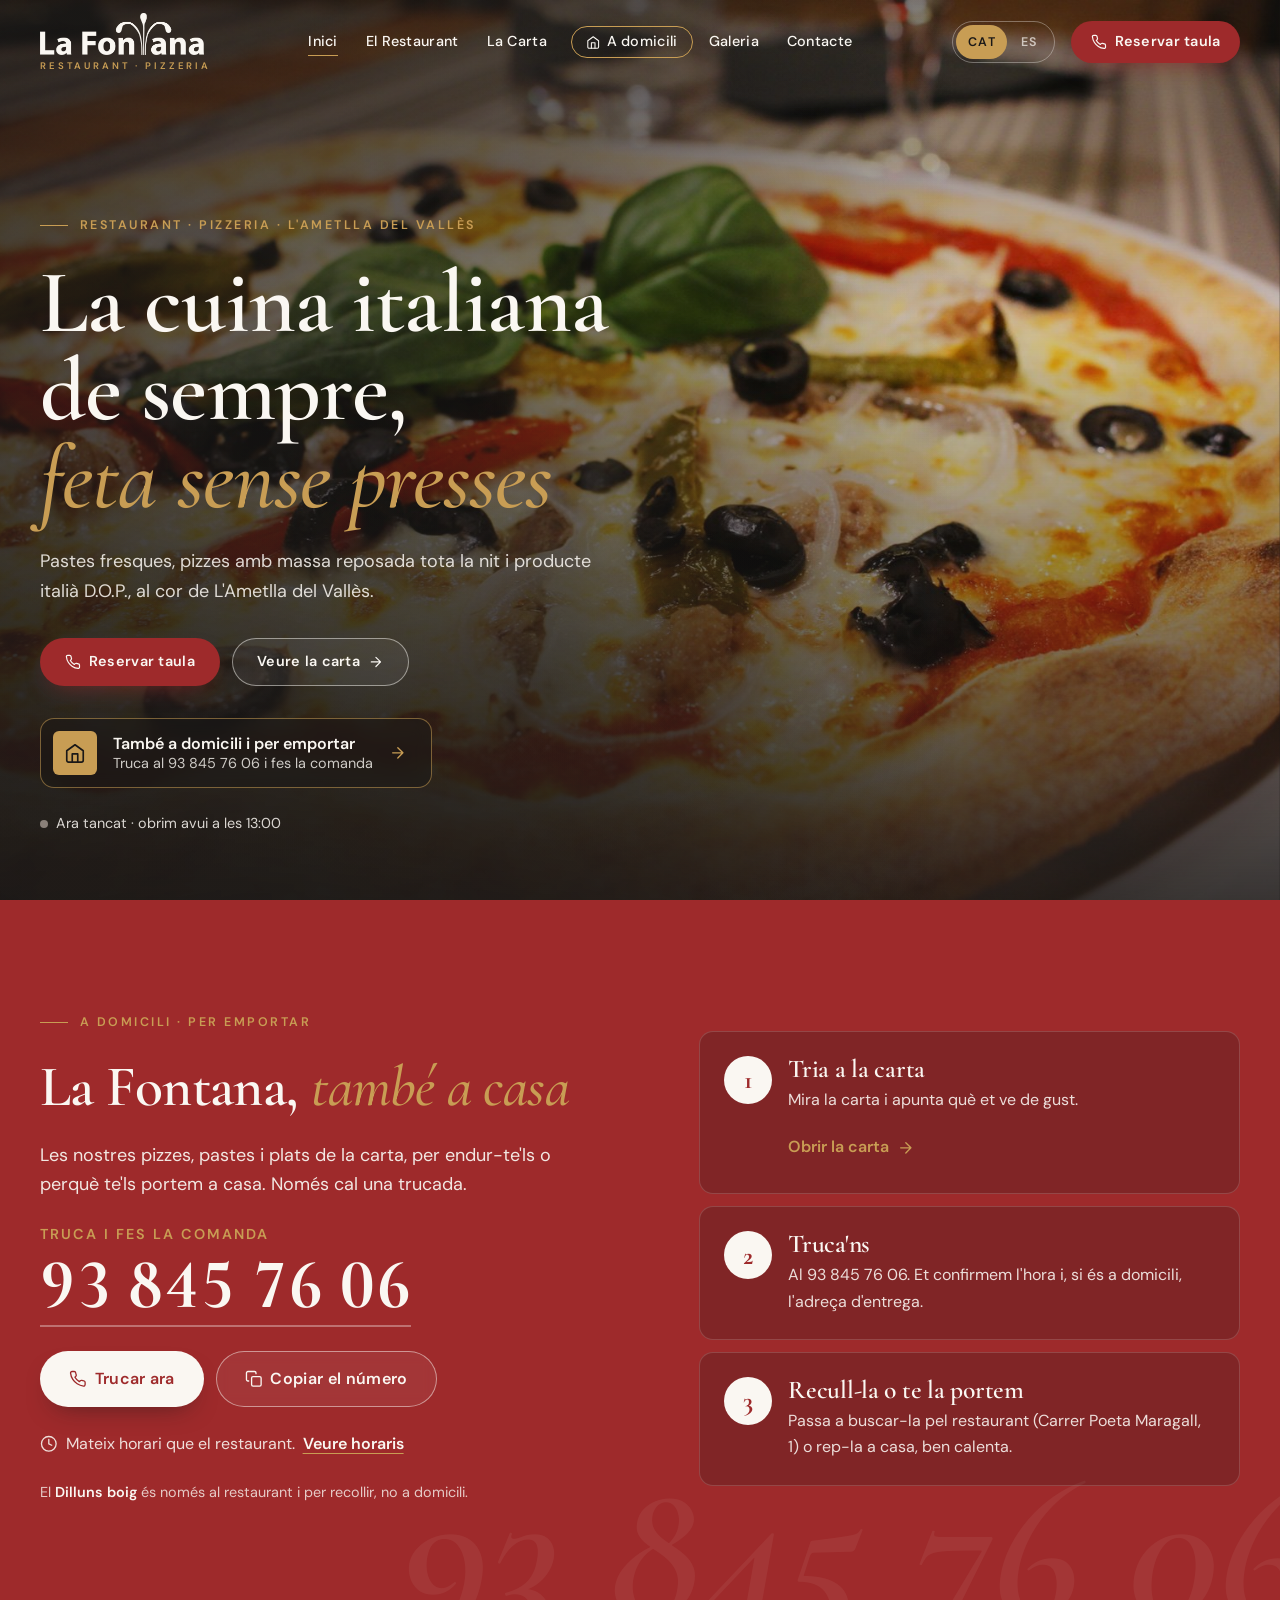
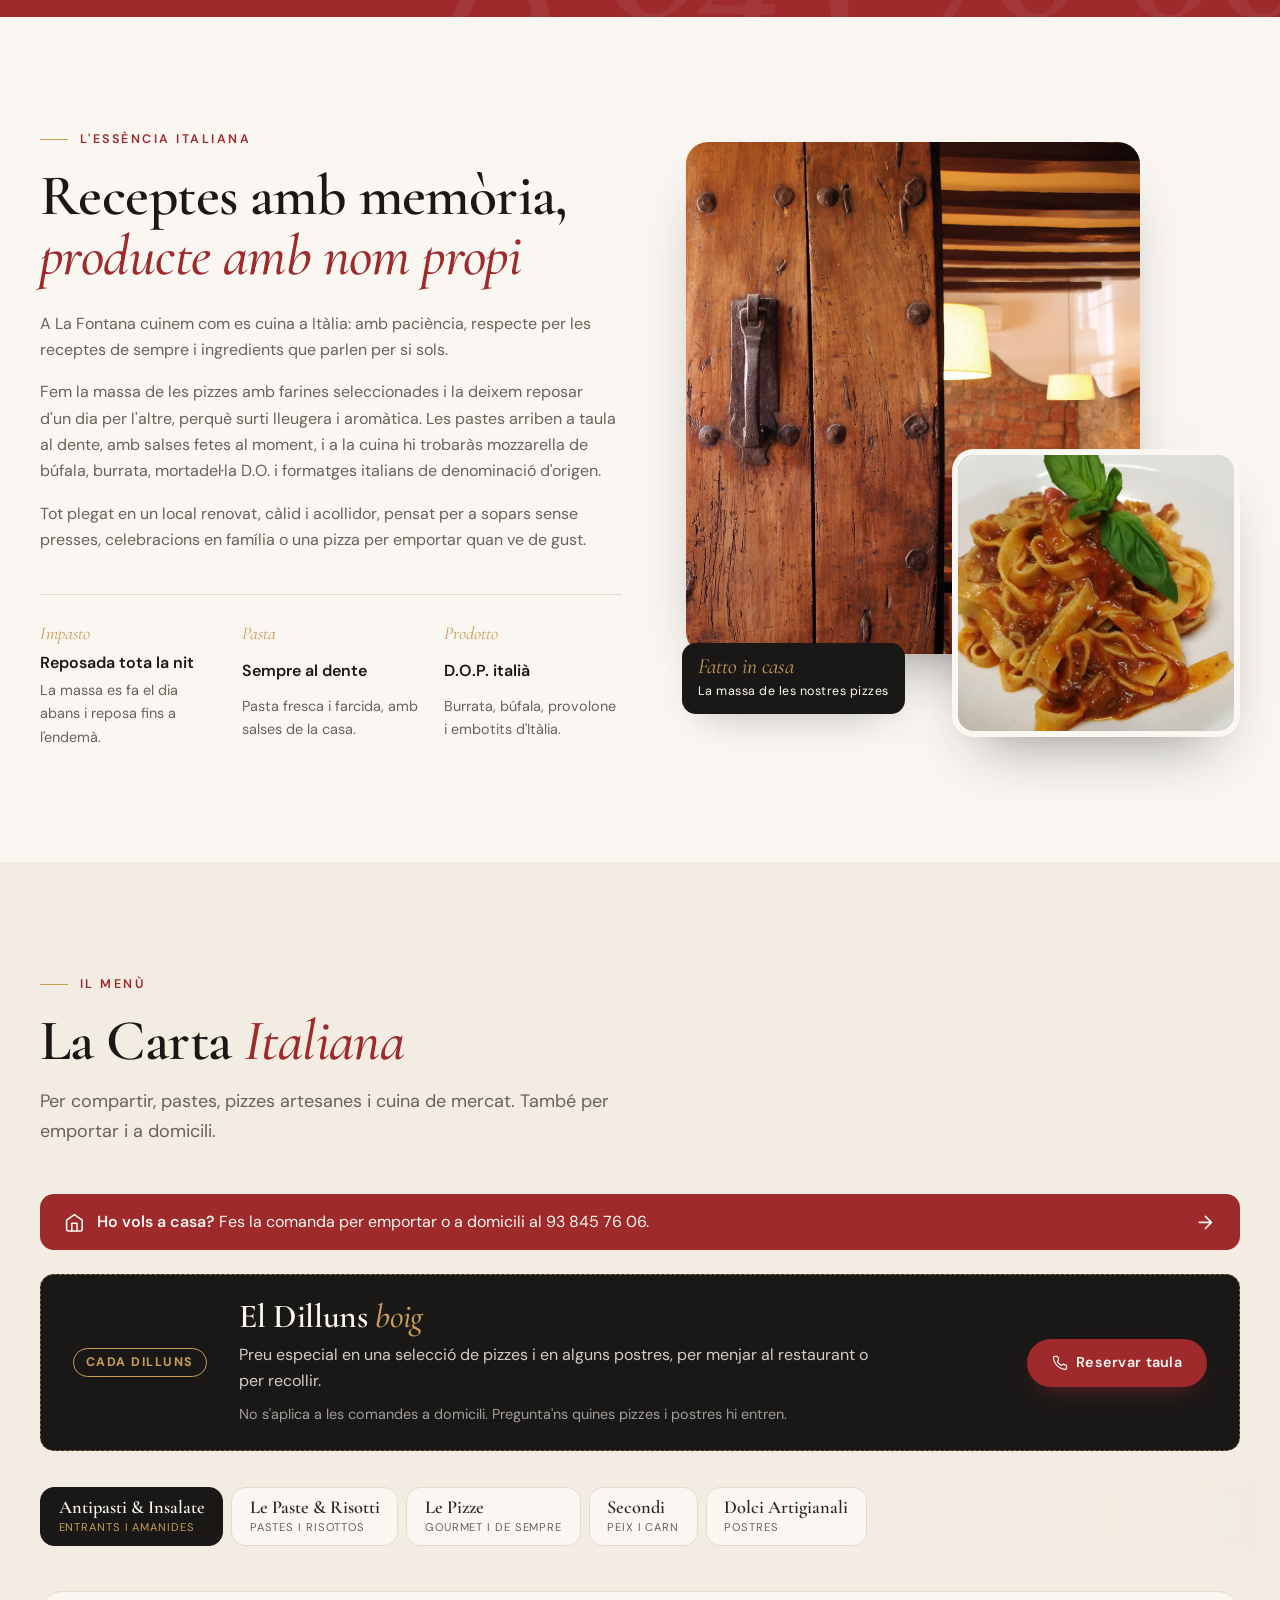
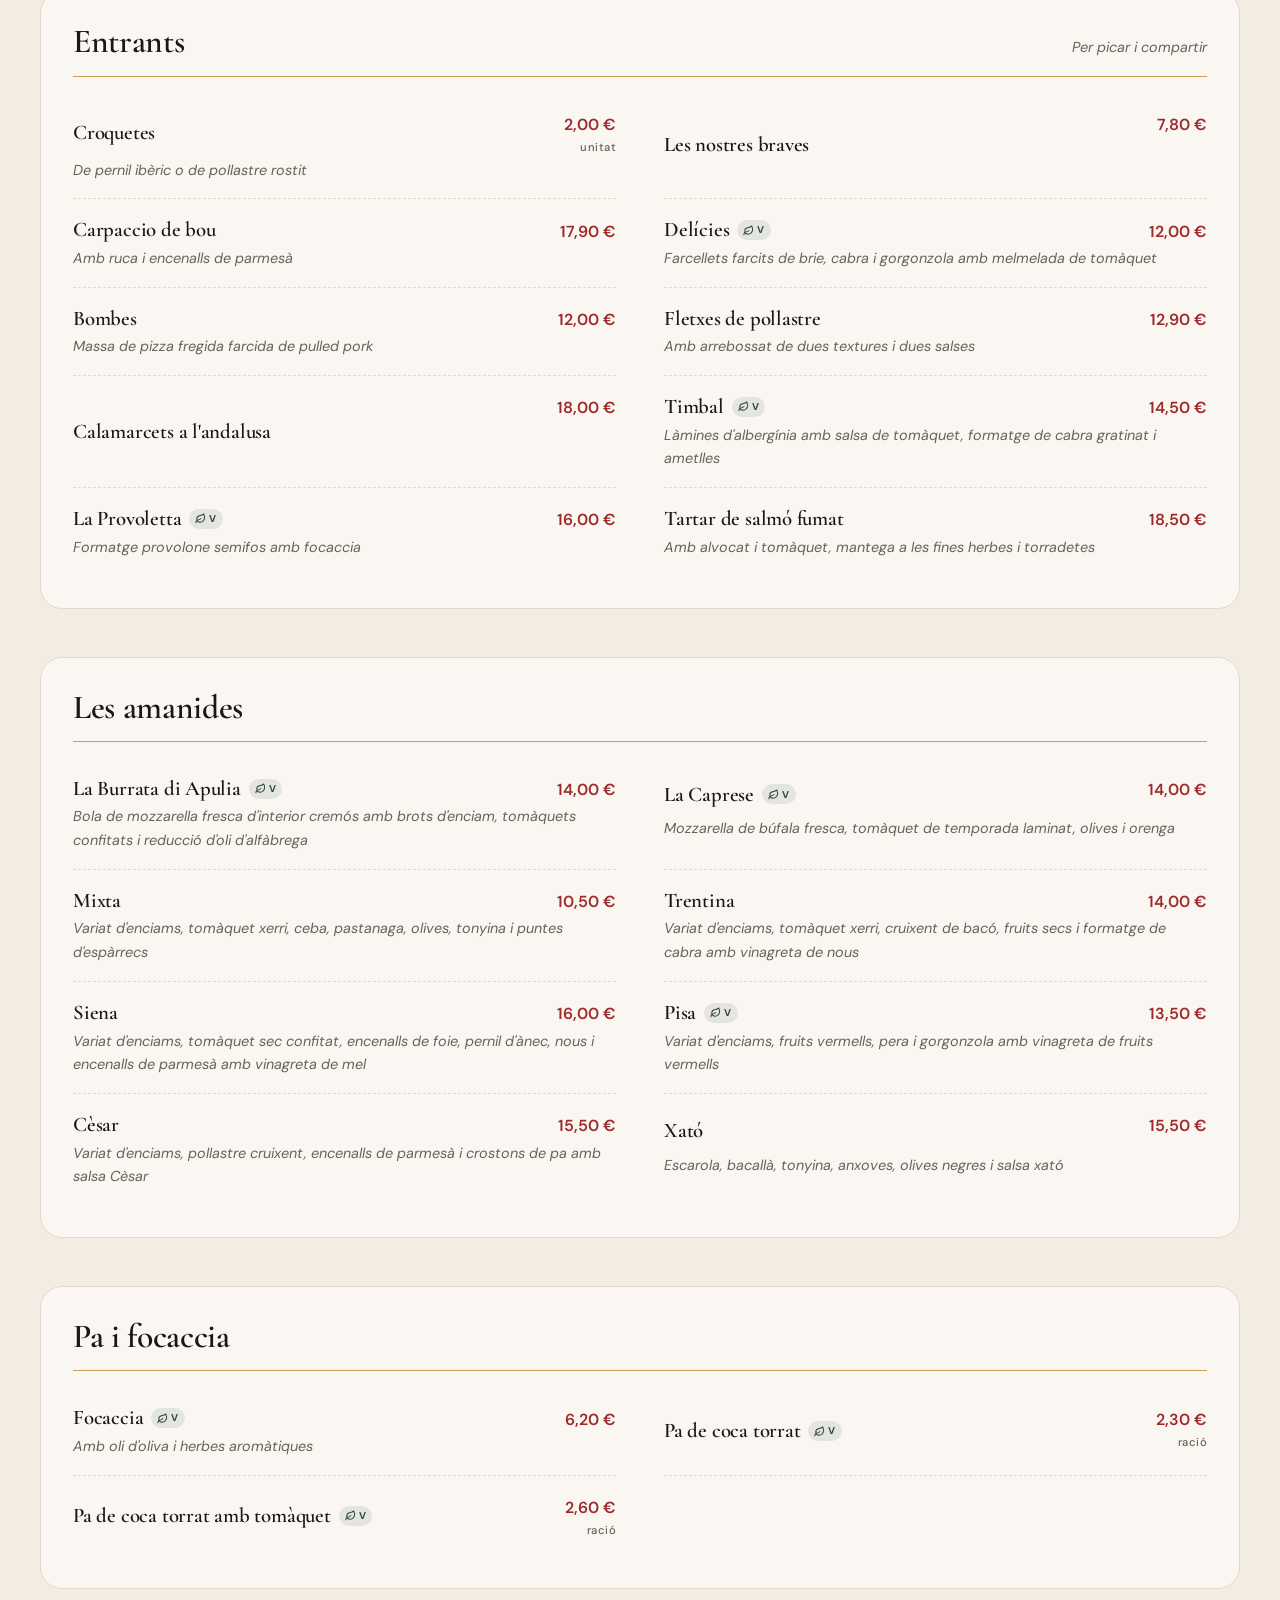
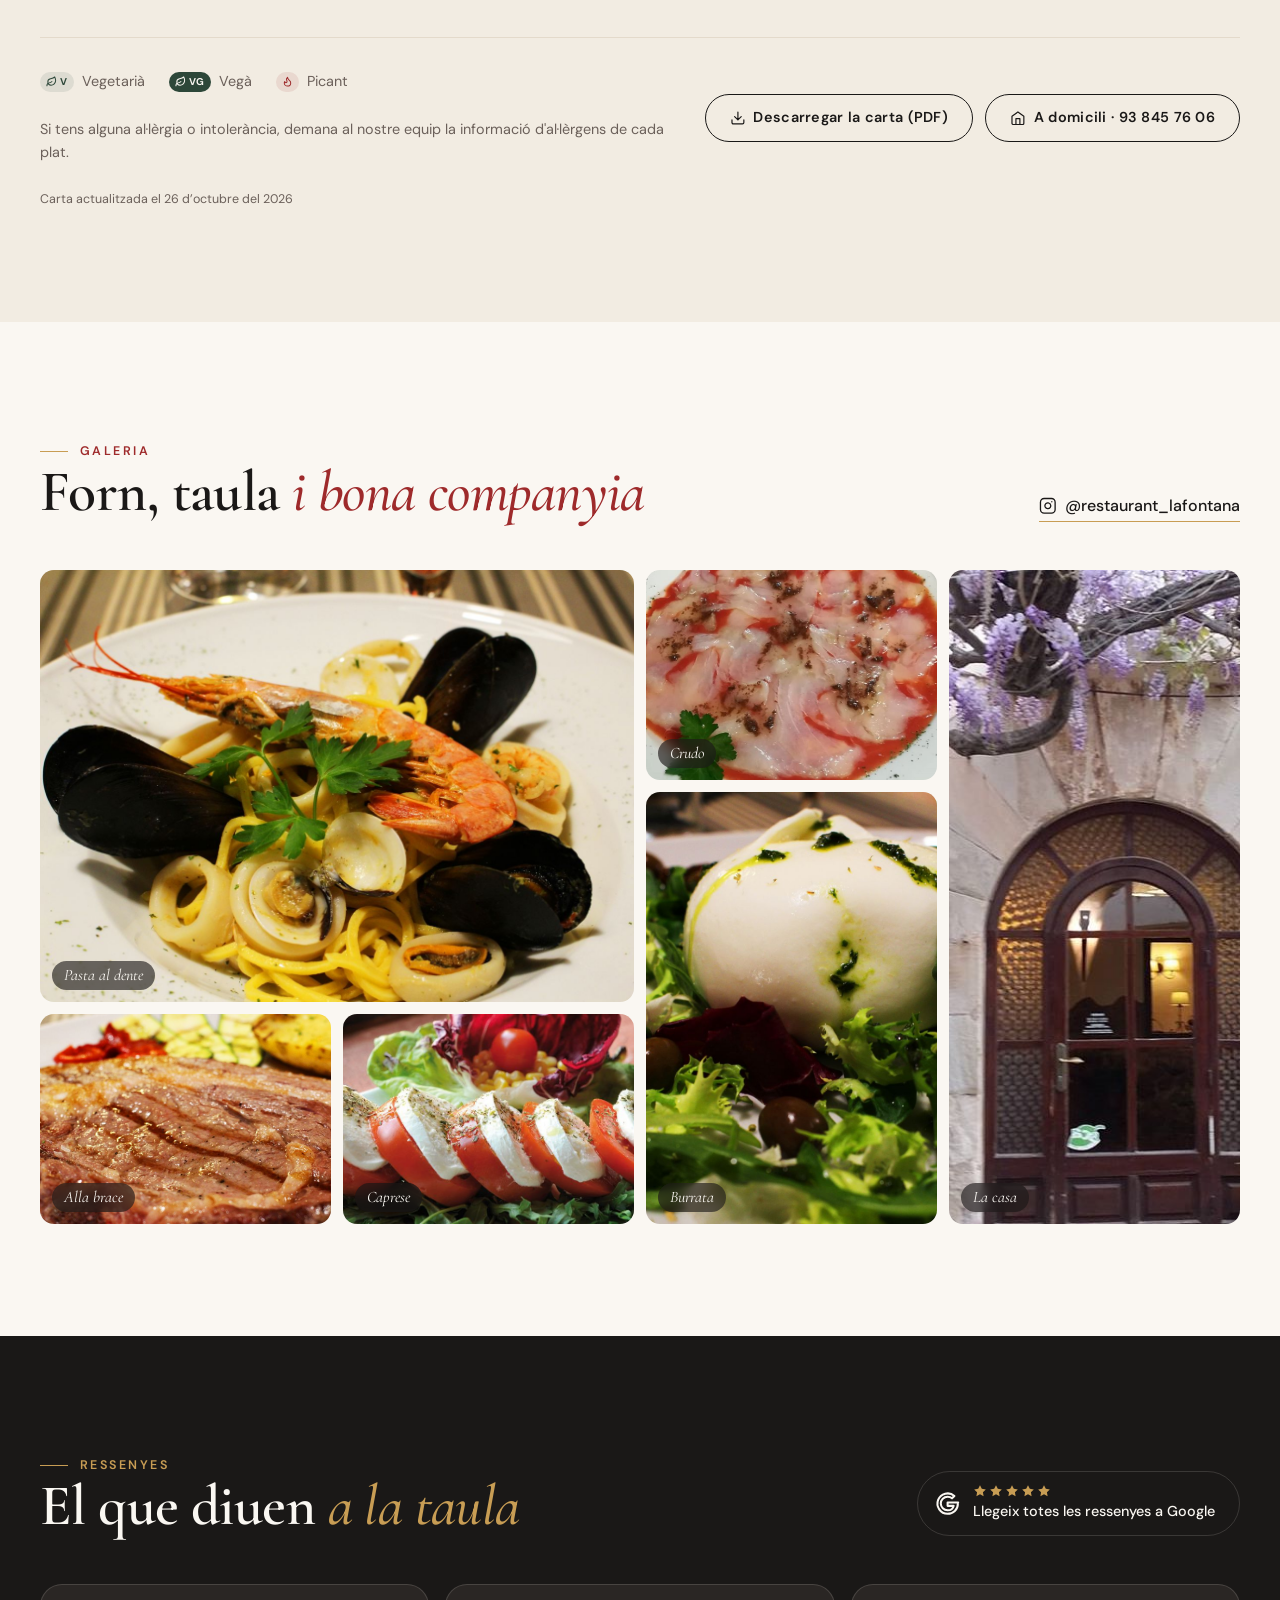
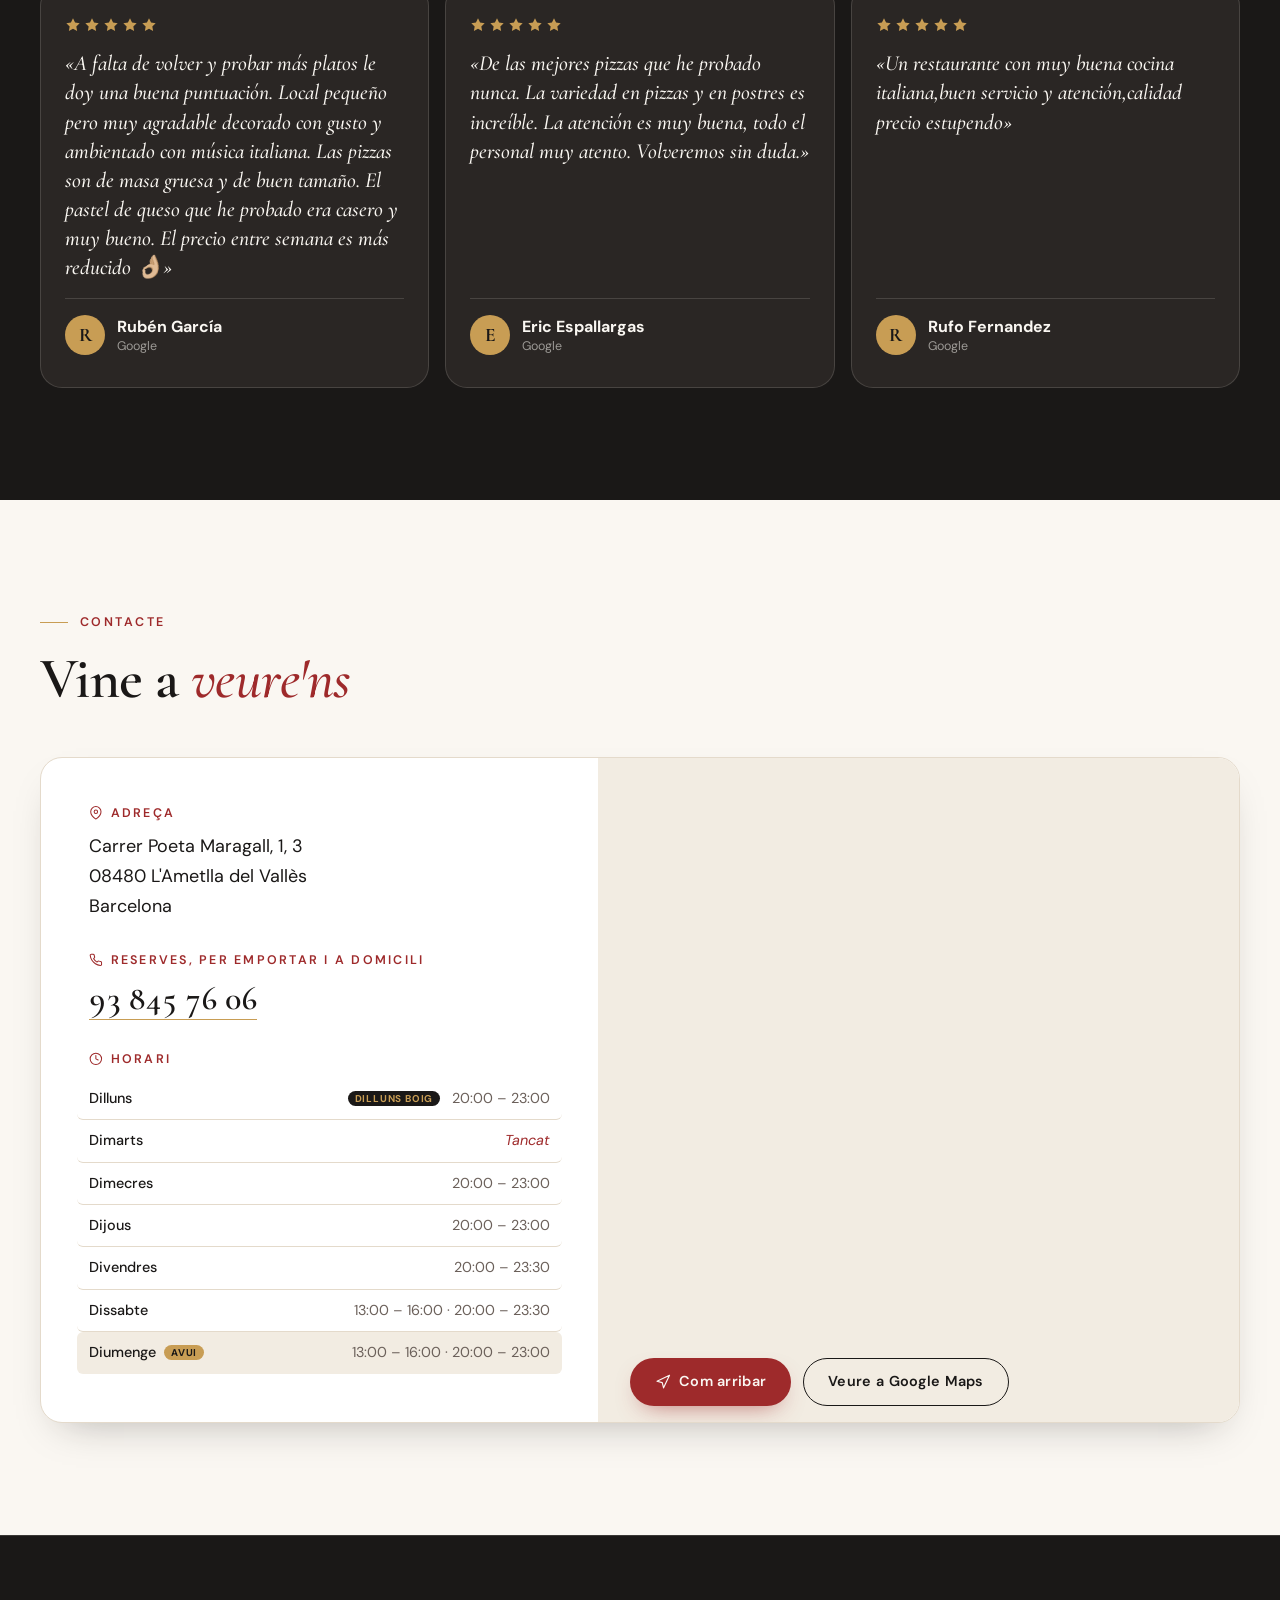
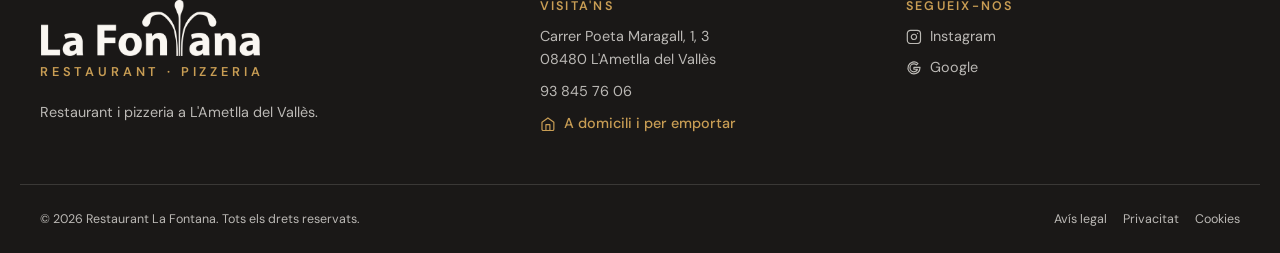
==== commit ce9d4d16: "Carta llegida del full de càlcul i secció a domicili - Nova secció "A domicili / per emportar" i acc" ====
--- a/index.html
+++ b/index.html
@@ -318,6 +318,7 @@
             <li><span class="tag tag--hot"><svg class="icon" aria-hidden="true"><use href="#i-flame"/></svg></span> <span data-i18n="legend.hot">Picant</span></li>
           </ul>
           <p class="menu__allergens" data-i18n="menu.allergens">Si tens alguna al·lèrgia o intolerància, demana al nostre equip la informació d'al·lèrgens de cada plat.</p>
+          <p class="menu__updated" data-menu-updated></p>
           <div class="menu__actions">
             <button type="button" class="btn btn--outline" data-print-menu>
               <svg class="icon" aria-hidden="true"><use href="#i-download"/></svg>
@@ -537,6 +538,7 @@
     </a>
   </div>
 
+  <script src="carta.js" defer></script>
   <script src="app.js" defer></script>
 </body>
 </html>
--- a/styles.css
+++ b/styles.css
@@ -1048,6 +1048,8 @@
 }
 .legend li { display: inline-flex; align-items: center; gap: var(--sp-2); }
 .menu__allergens { font-size: var(--fs-sm); color: var(--c-ink-soft); max-width: 40rem; }
+.menu__updated { font-size: var(--fs-xs); color: var(--c-ink-soft); }
+.menu__updated:empty { display: none; }
 .menu__actions { display: flex; flex-wrap: wrap; gap: var(--sp-3); }
 
 /* ---------- 9. Gallery (bento) ---------- */
@@ -1447,7 +1449,8 @@
     align-items: center;
   }
   .menu__footer .legend,
-  .menu__footer .menu__allergens { grid-column: 1; }
+  .menu__footer .menu__allergens,
+  .menu__footer .menu__updated { grid-column: 1; }
   .menu__actions { grid-column: 2; grid-row: 1 / span 2; justify-content: flex-end; }
 }
 
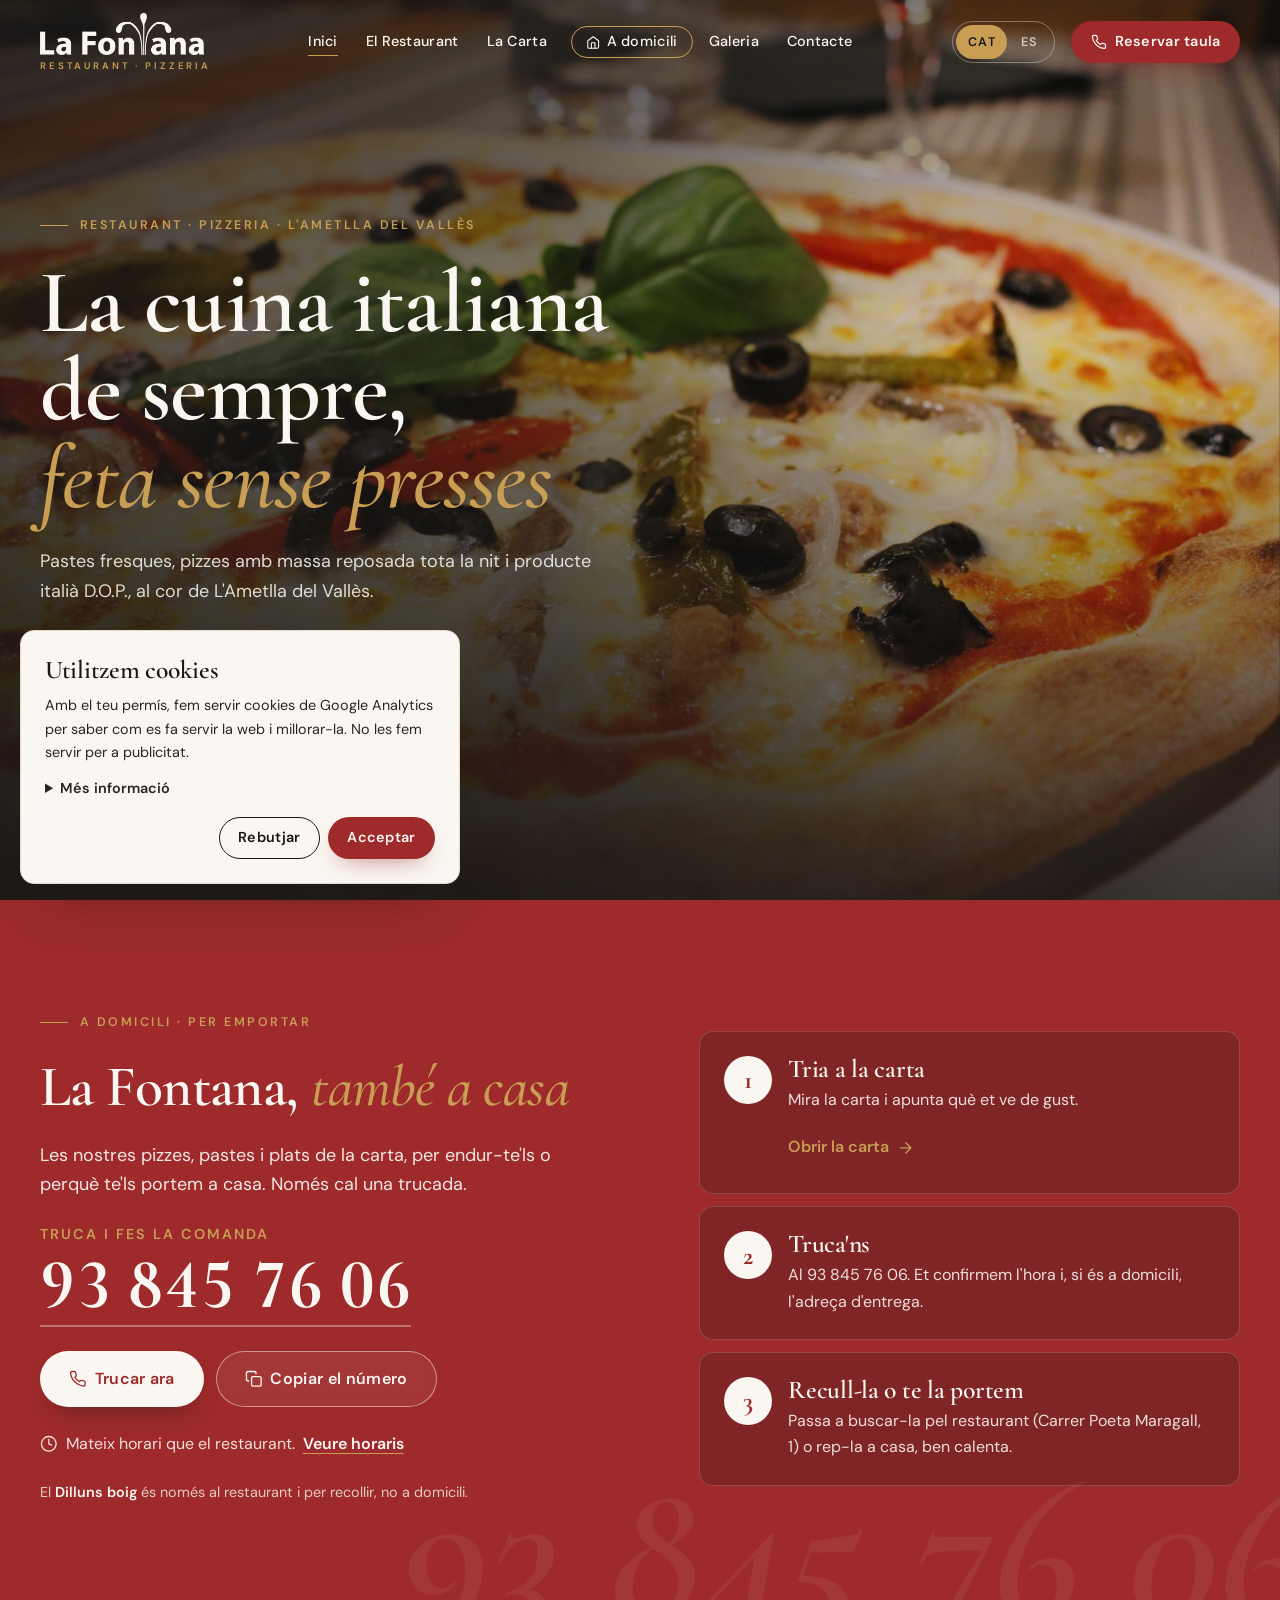
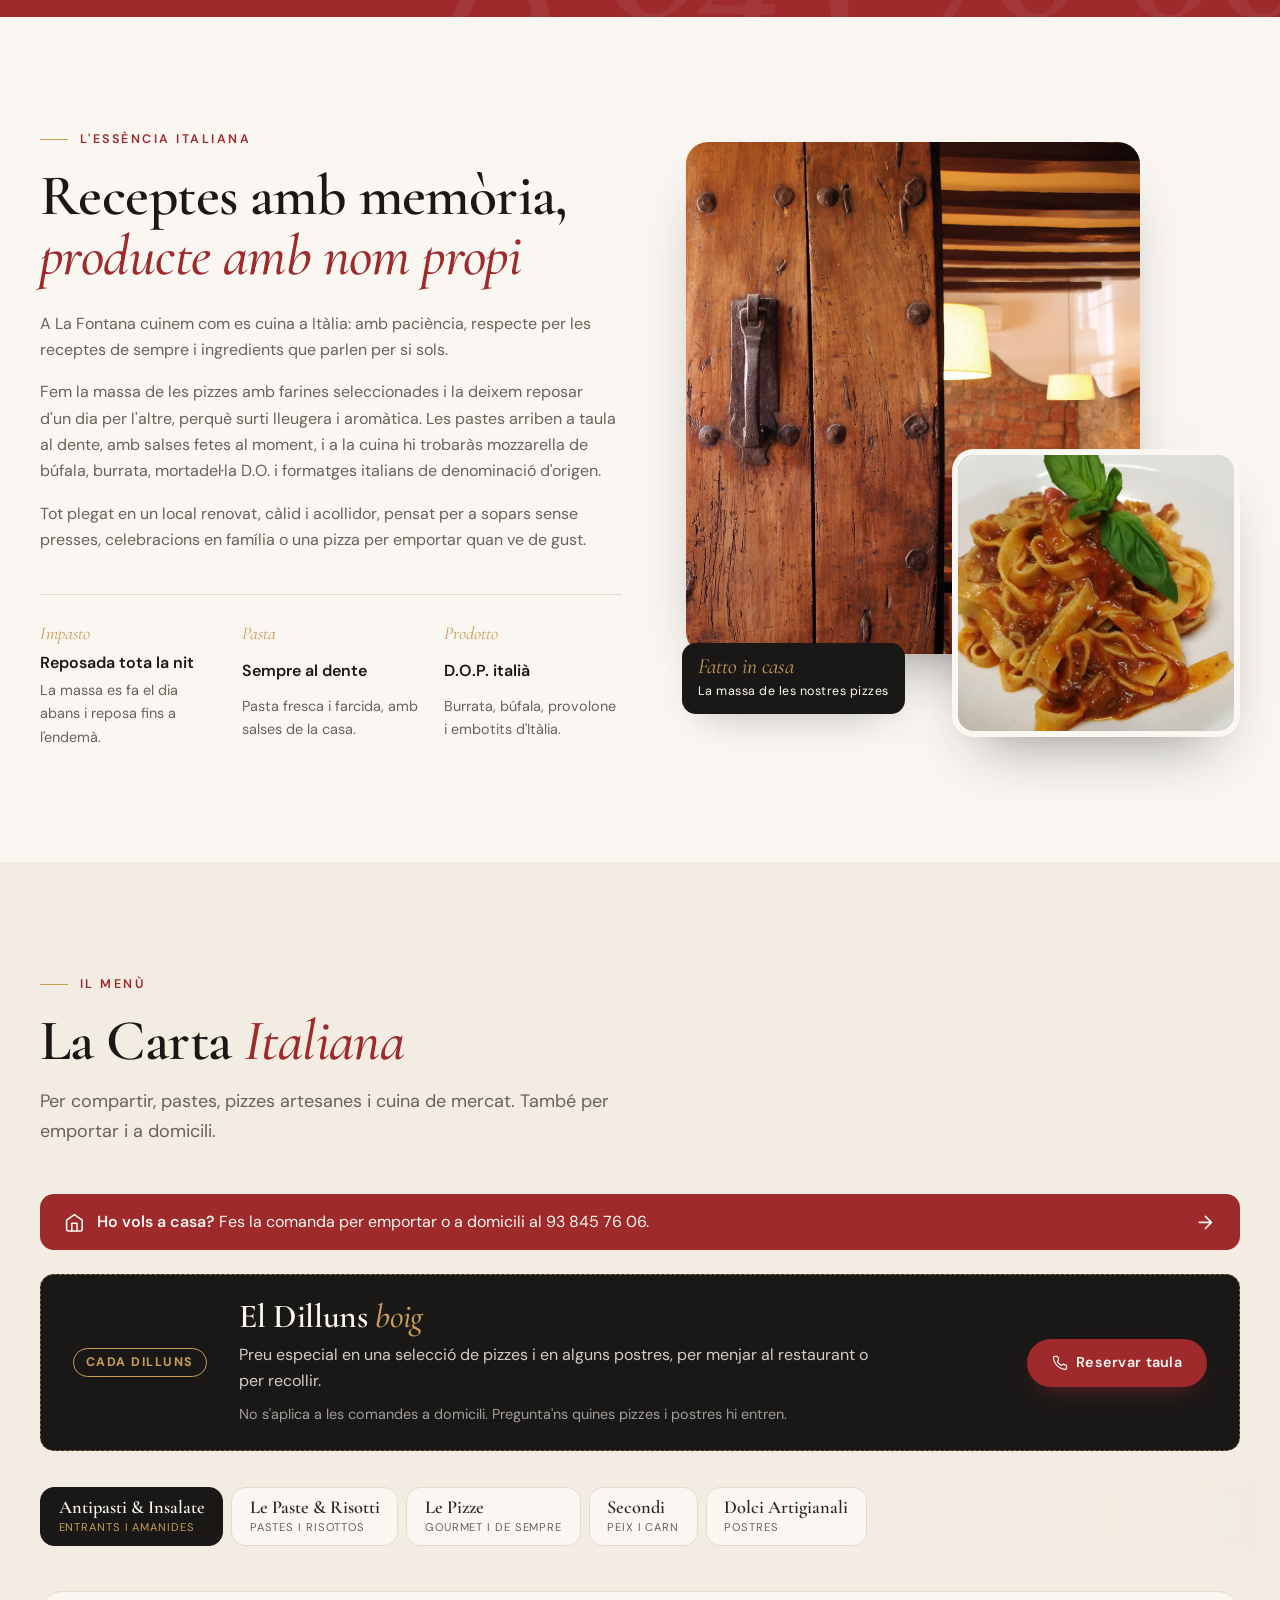
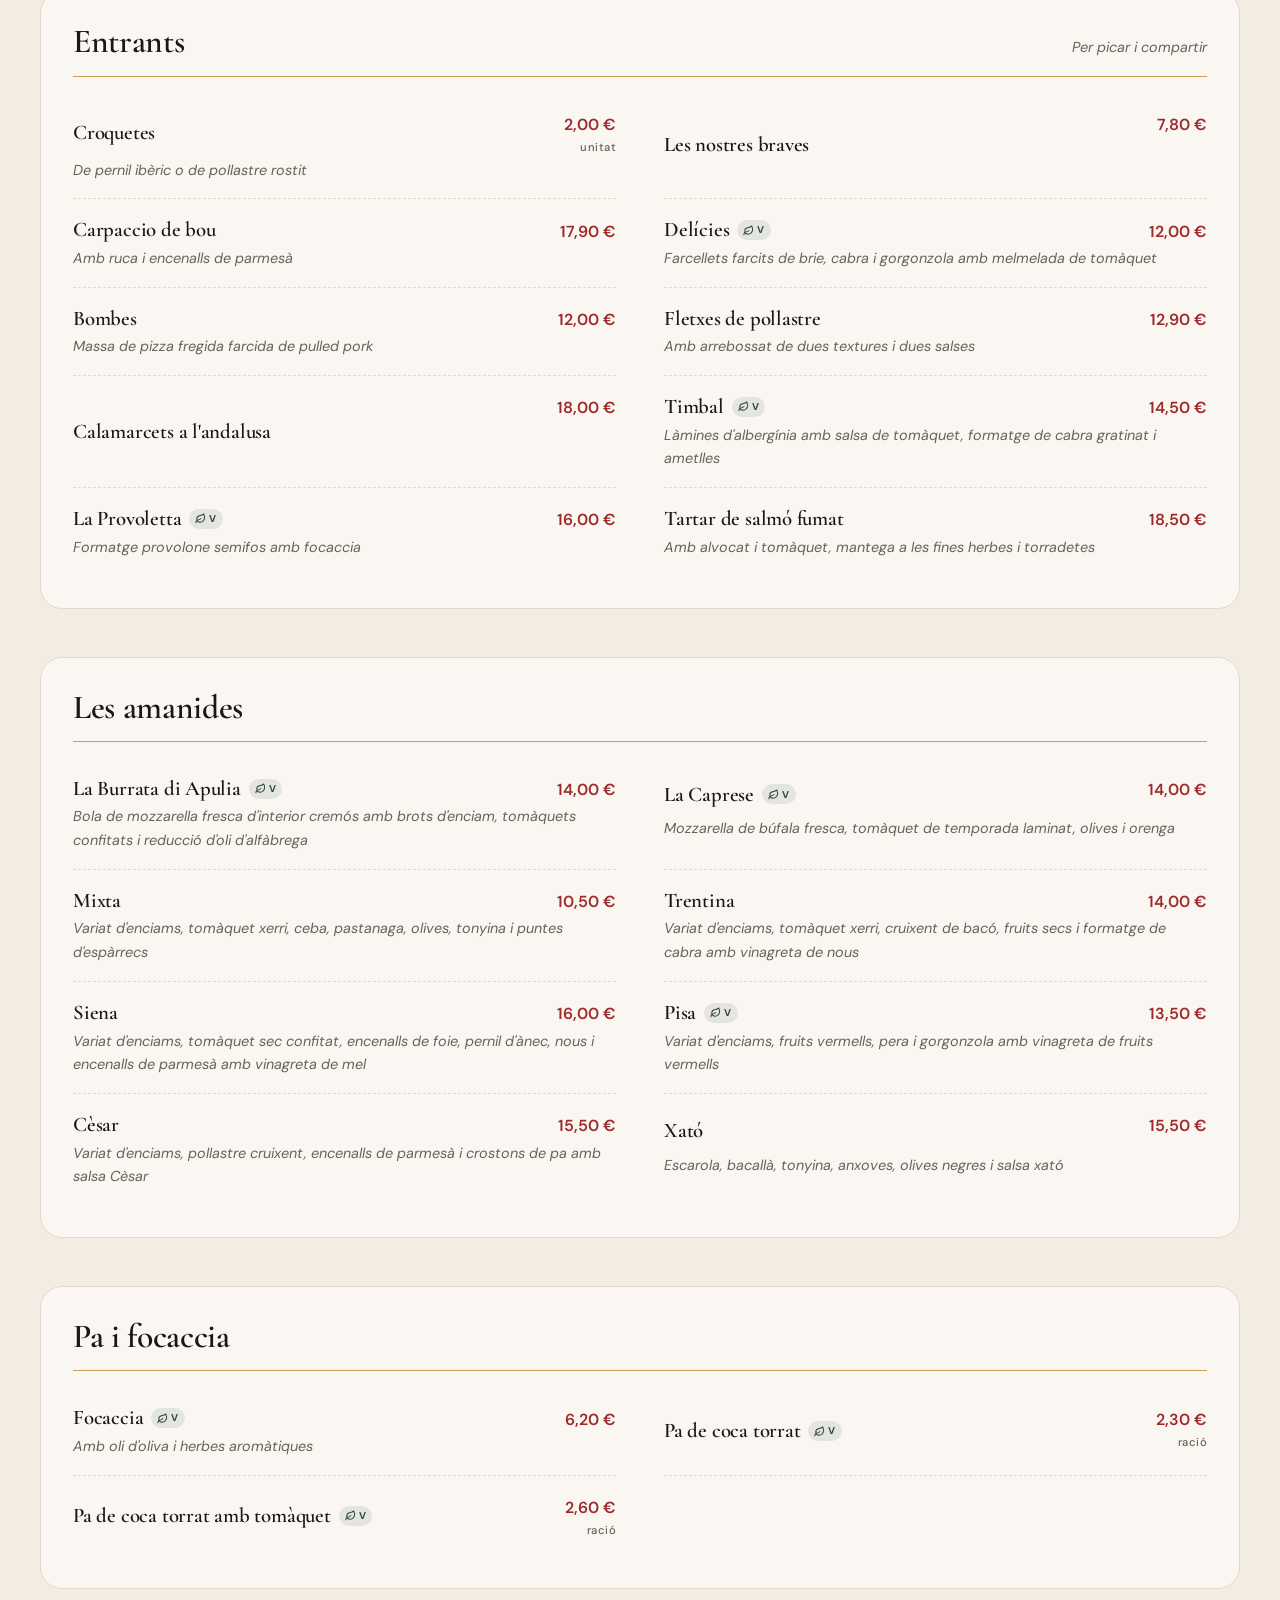
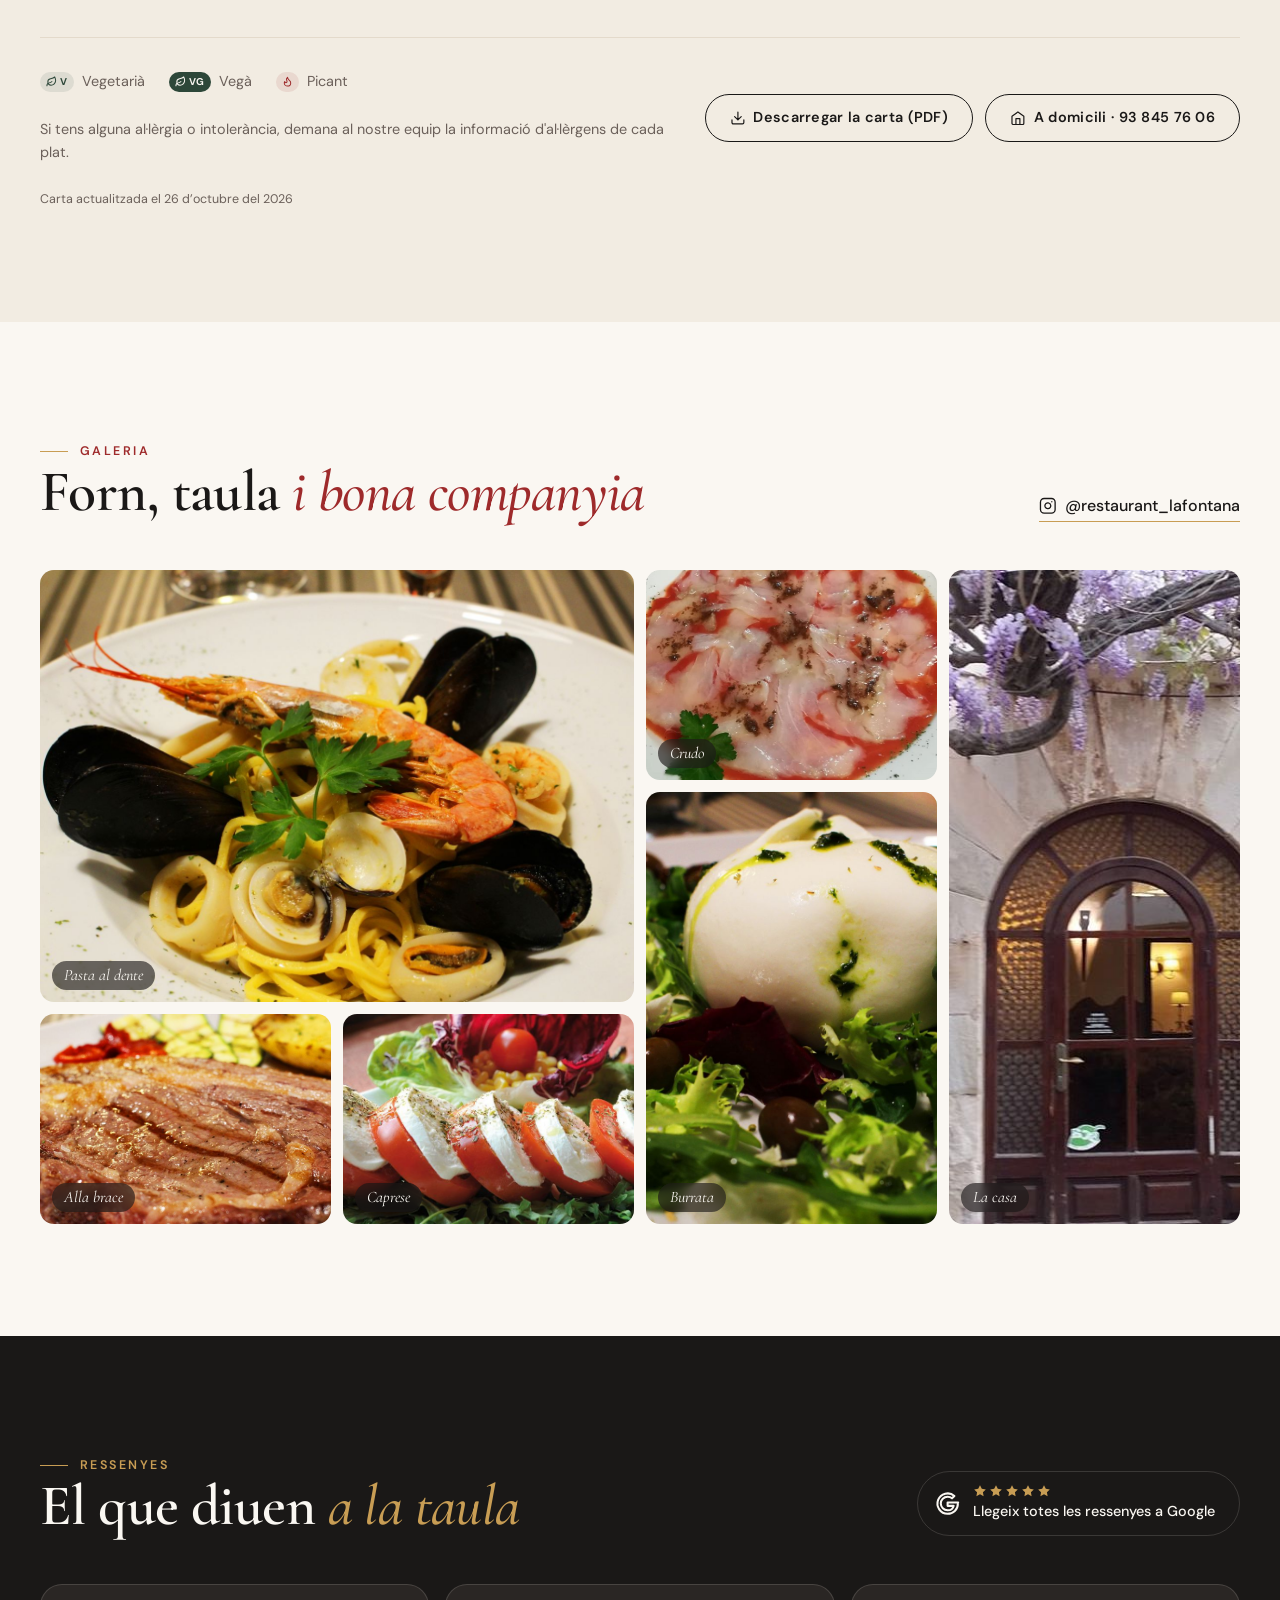
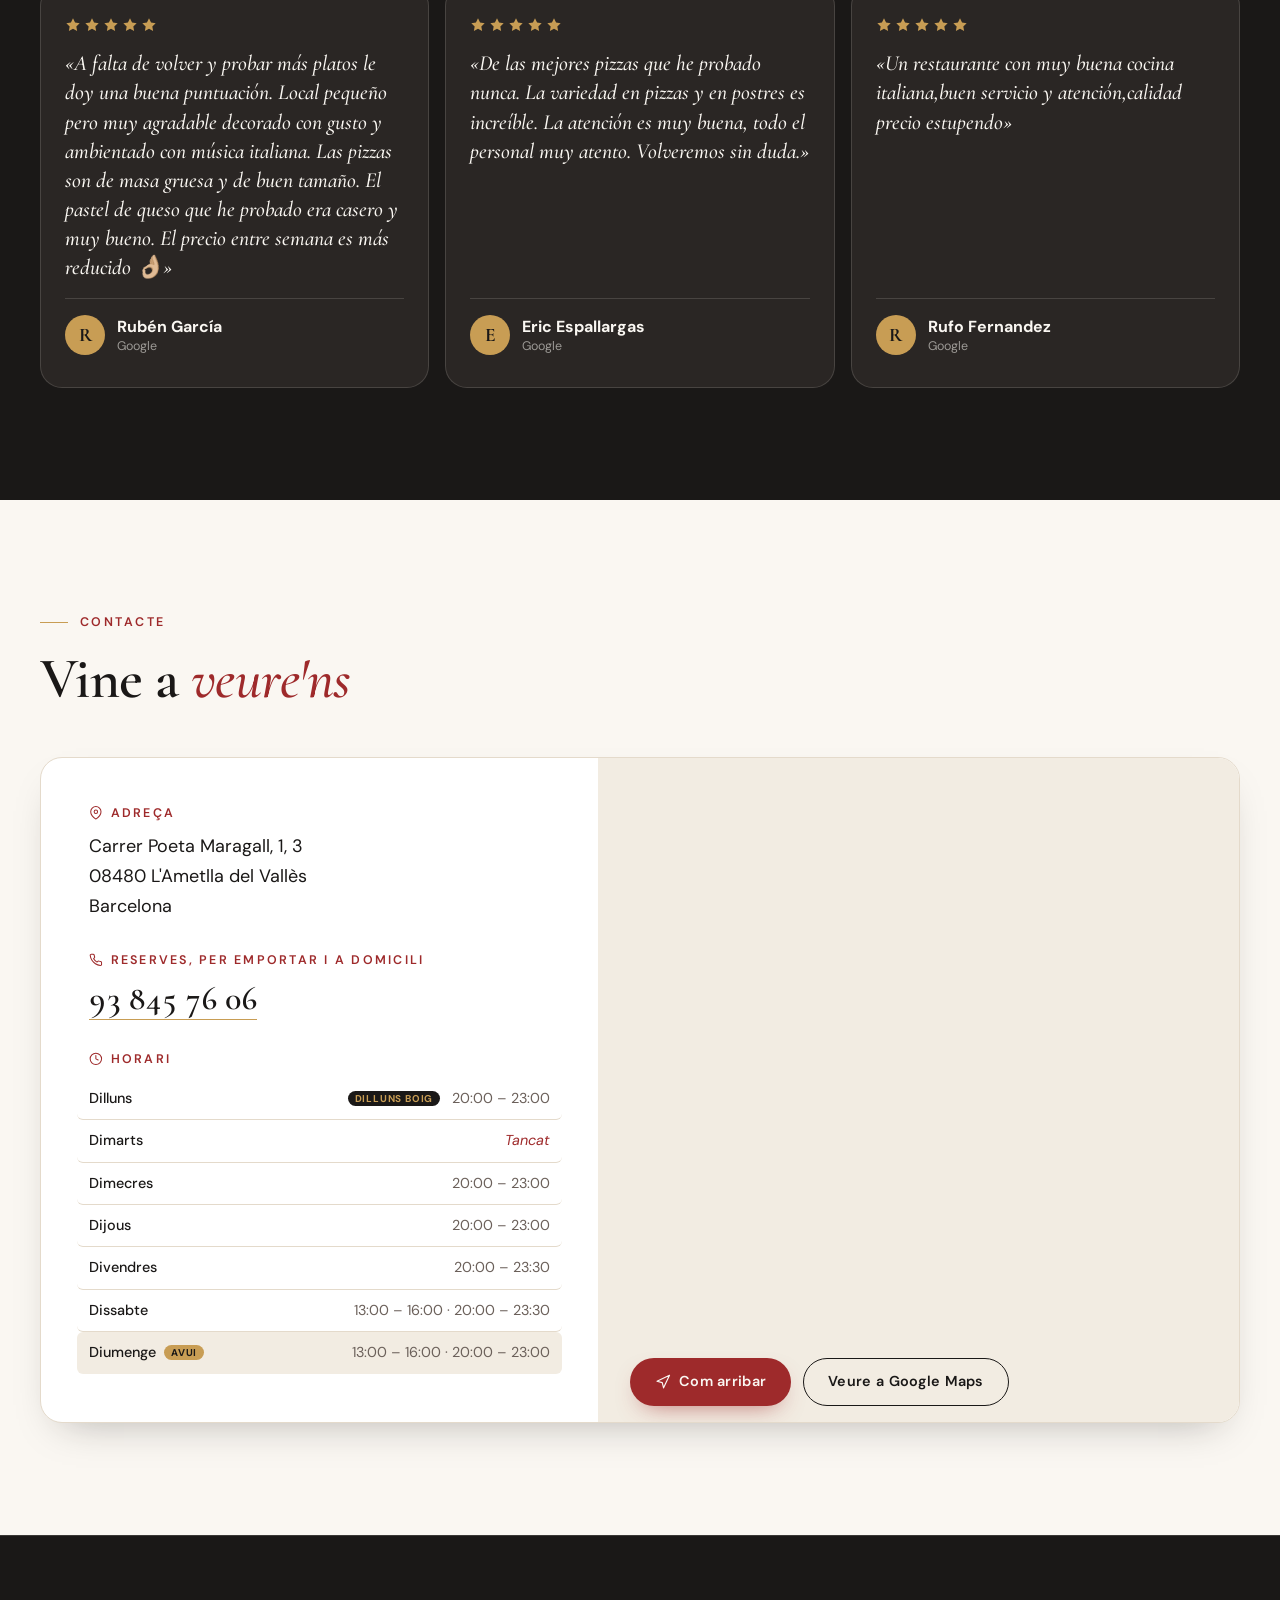
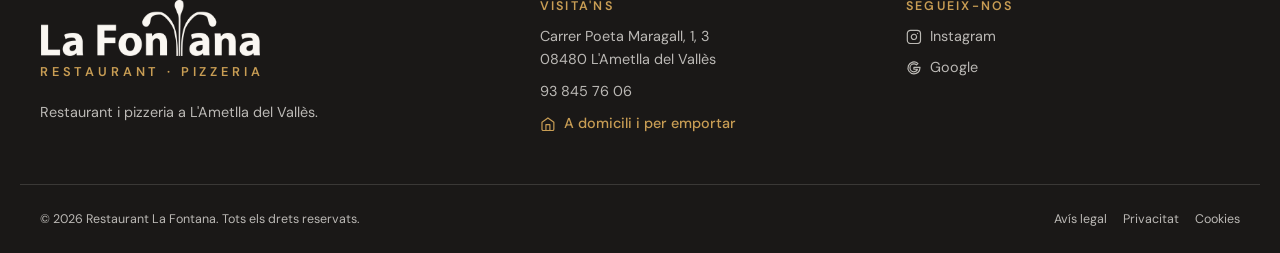
==== commit 620eae33: "Google Analytics amb bàner de cookies i pàgines d'avís legal i privacitat - GA4 (G-3SH8Q0SKWM) amb C" ====
--- a/index.html
+++ b/index.html
@@ -23,6 +23,20 @@
   <link rel="stylesheet" href="styles.css">
 
   <script>document.documentElement.classList.replace('no-js', 'js');</script>
+
+  <!-- Google Analytics (Consent Mode v2): gtag.js només es carrega si l'usuari accepta (app.js) -->
+  <script>
+    window.dataLayer = window.dataLayer || [];
+    function gtag() { dataLayer.push(arguments); }
+    gtag('consent', 'default', {
+      ad_storage: 'denied',
+      ad_user_data: 'denied',
+      ad_personalization: 'denied',
+      analytics_storage: 'denied'
+    });
+    gtag('js', new Date());
+    gtag('config', 'G-3SH8Q0SKWM');
+  </script>
 
   <script type="application/ld+json">
   {
@@ -509,14 +523,27 @@
 
     <div class="container site-footer__bottom">
       <p>© <span data-year>2026</span> Restaurant La Fontana. <span data-i18n="footer.rights">Tots els drets reservats.</span></p>
-      <!-- TODO: enllaçar les pàgines legals quan existeixin -->
       <ul class="legal-links">
-        <li><a href="#" data-i18n="footer.legal">Avís legal</a></li>
-        <li><a href="#" data-i18n="footer.privacy">Privacitat</a></li>
-        <li><a href="#" data-i18n="footer.cookies">Cookies</a></li>
+        <li><a href="avis-legal.html" data-i18n="footer.legal">Avís legal</a></li>
+        <li><a href="privacitat.html" data-i18n="footer.privacy">Privacitat</a></li>
+        <li><a href="#cookies" data-cookie-settings data-i18n="footer.cookies">Cookies</a></li>
       </ul>
     </div>
   </footer>
+
+  <!-- ============ BÀNER DE COOKIES ============ -->
+  <section class="cookie-banner" id="cookies" data-cookie-banner role="dialog" aria-labelledby="cookie-title" aria-describedby="cookie-text" hidden>
+    <h2 class="cookie-banner__title" id="cookie-title" data-i18n="cookies.title">Utilitzem cookies</h2>
+    <p class="cookie-banner__text" id="cookie-text" data-i18n="cookies.text">Amb el teu permís, fem servir cookies de Google Analytics per saber com es fa servir la web i millorar-la. No les fem servir per a publicitat.</p>
+    <details class="cookie-banner__details">
+      <summary data-i18n="cookies.more">Més informació</summary>
+      <p data-i18n-html="cookies.detail">Les cookies <code>_ga</code> i <code>_ga_*</code> les instal·la Google Analytics (Google Ireland Ltd.) i duren fins a 2 anys. Només s'activen si acceptes. Pots canviar la teva elecció quan vulguis des de l'enllaç «Cookies» del peu de pàgina. <a href="privacitat.html#cookies">Política de privacitat i cookies</a>.</p>
+    </details>
+    <div class="cookie-banner__actions">
+      <button type="button" class="btn btn--outline btn--sm" data-cookie-choice="denied" data-i18n="cookies.reject">Rebutjar</button>
+      <button type="button" class="btn btn--primary btn--sm" data-cookie-choice="granted" data-i18n="cookies.accept">Acceptar</button>
+    </div>
+  </section>
 
   <!-- ============ STICKY CTA (mòbil) ============ -->
   <div class="mobile-cta" data-mobile-cta>
--- a/styles.css
+++ b/styles.css
@@ -1358,6 +1358,64 @@
 }
 .mobile-cta__btn .icon { width: 20px; height: 20px; }
 .mobile-cta__btn--primary { background: var(--c-pomodoro); }
+
+/* ---------- 13b. Cookie banner ---------- */
+.cookie-banner {
+  position: fixed;
+  left: var(--gutter);
+  right: var(--gutter-r);
+  bottom: calc(var(--sp-4) + env(safe-area-inset-bottom, 0px));
+  z-index: 95;
+  max-width: 440px;
+  padding: var(--sp-5);
+  border: 1px solid var(--c-line);
+  border-radius: var(--radius);
+  background: var(--c-flour);
+  box-shadow: var(--shadow-lift);
+  font-size: var(--fs-sm);
+  animation: rise var(--dur) var(--ease);
+}
+.cookie-banner[hidden] { display: none; }
+.cookie-banner__title {
+  margin: 0 0 var(--sp-2);
+  font-family: var(--f-display);
+  font-size: var(--fs-lg);
+  line-height: 1.2;
+  color: var(--c-espresso);
+}
+.cookie-banner__text { margin: 0 0 var(--sp-3); }
+.cookie-banner__details { margin-bottom: var(--sp-4); color: var(--c-ink-soft); }
+.cookie-banner__details summary { cursor: pointer; font-weight: 600; color: var(--c-ink); }
+.cookie-banner__details p { margin: var(--sp-2) 0 0; }
+.cookie-banner__details a { color: var(--c-pomodoro); text-decoration: underline; text-underline-offset: 2px; }
+.cookie-banner__actions { display: flex; flex-wrap: wrap; justify-content: flex-end; gap: var(--sp-2); }
+
+/* ---------- 13c. Legal pages ---------- */
+.legal {
+  max-width: 820px;
+  padding-top: calc(var(--header-h) + env(safe-area-inset-top, 0px) + var(--sp-7));
+  padding-bottom: var(--sp-8);
+}
+.legal h1 { font-size: var(--fs-2xl); color: var(--c-espresso); }
+.legal h2 { margin: var(--sp-7) 0 var(--sp-3); font-size: var(--fs-xl); color: var(--c-espresso); }
+.legal h3 { margin: var(--sp-5) 0 var(--sp-2); font-size: var(--fs-lg); color: var(--c-espresso); }
+.legal p,
+.legal ul { margin: 0 0 var(--sp-4); }
+.legal ul { padding-left: 1.2rem; }
+.legal a:not(.btn) { color: var(--c-pomodoro); text-decoration: underline; text-underline-offset: 2px; overflow-wrap: anywhere; }
+.legal__back { display: inline-block; margin-bottom: var(--sp-4); font-size: var(--fs-sm); }
+.legal__updated { color: var(--c-ink-soft); font-size: var(--fs-sm); }
+.legal__data { list-style: none; padding: var(--sp-5) !important; border: 1px solid var(--c-line); border-radius: var(--radius); background: var(--c-flour-deep); }
+.legal__data li + li { margin-top: var(--sp-1); }
+.legal__note { color: var(--c-ink-soft); font-size: var(--fs-sm); }
+.legal__table-wrap { overflow-x: auto; margin-bottom: var(--sp-4); }
+.legal__table { width: 100%; min-width: 520px; border-collapse: collapse; font-size: var(--fs-sm); }
+.legal__table th,
+.legal__table td { padding: var(--sp-2) var(--sp-3); border-bottom: 1px solid var(--c-line); text-align: left; vertical-align: top; }
+.legal__table th { color: var(--c-espresso); }
+.legal mark.pending { padding: 0 .2em; border-radius: 3px; background: #FFE58A; color: var(--c-ink); }
+.site-footer--compact { padding-top: 0; padding-bottom: calc(var(--sp-5) + env(safe-area-inset-bottom, 0px)); }
+.site-footer--compact .site-footer__bottom { border-top: 0; }
 
 /* ---------- 14. Reveal on scroll ---------- */
 /* Content stays visible without JS; JS adds .js to <html> and only then animates. */
@@ -1558,6 +1616,7 @@
   .contact,
   .site-footer,
   .mobile-cta,
+  .cookie-banner,
   .skip-link,
   .menu__tabs-wrap,
   .menu__actions,
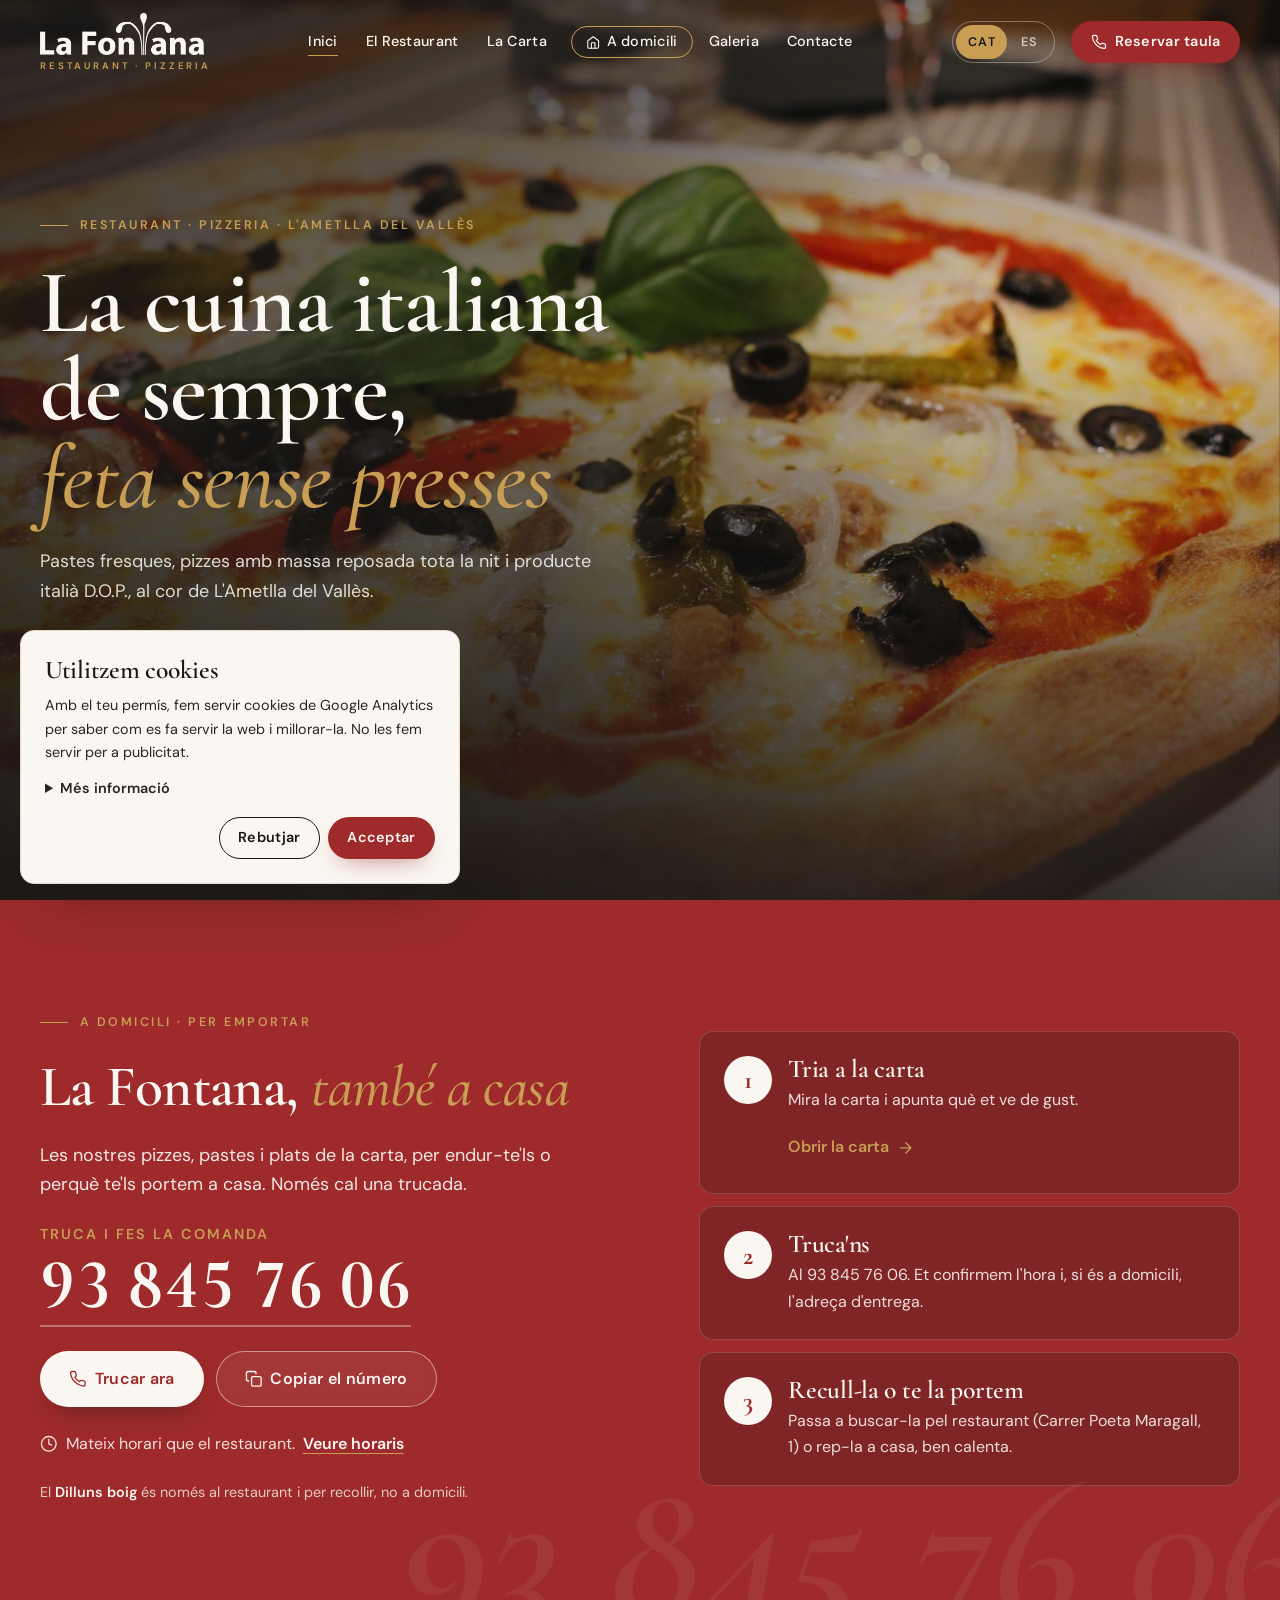
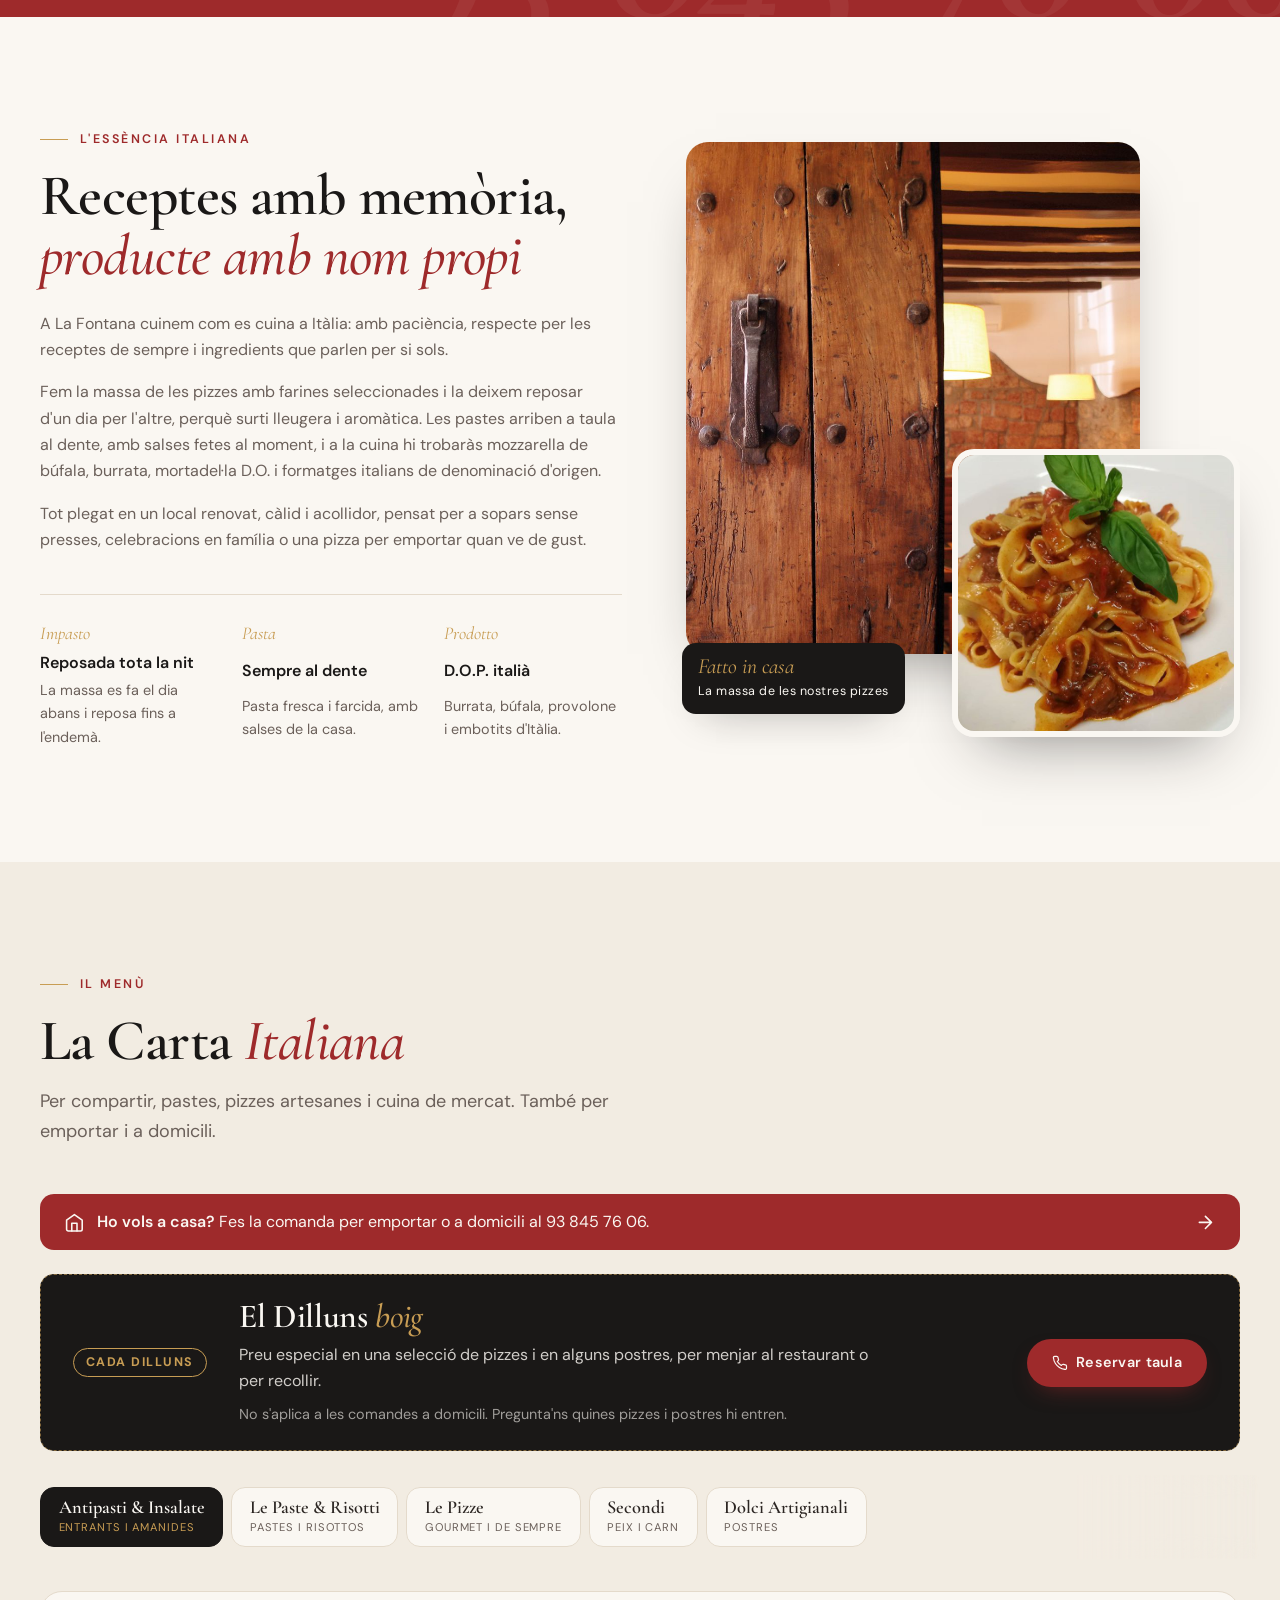
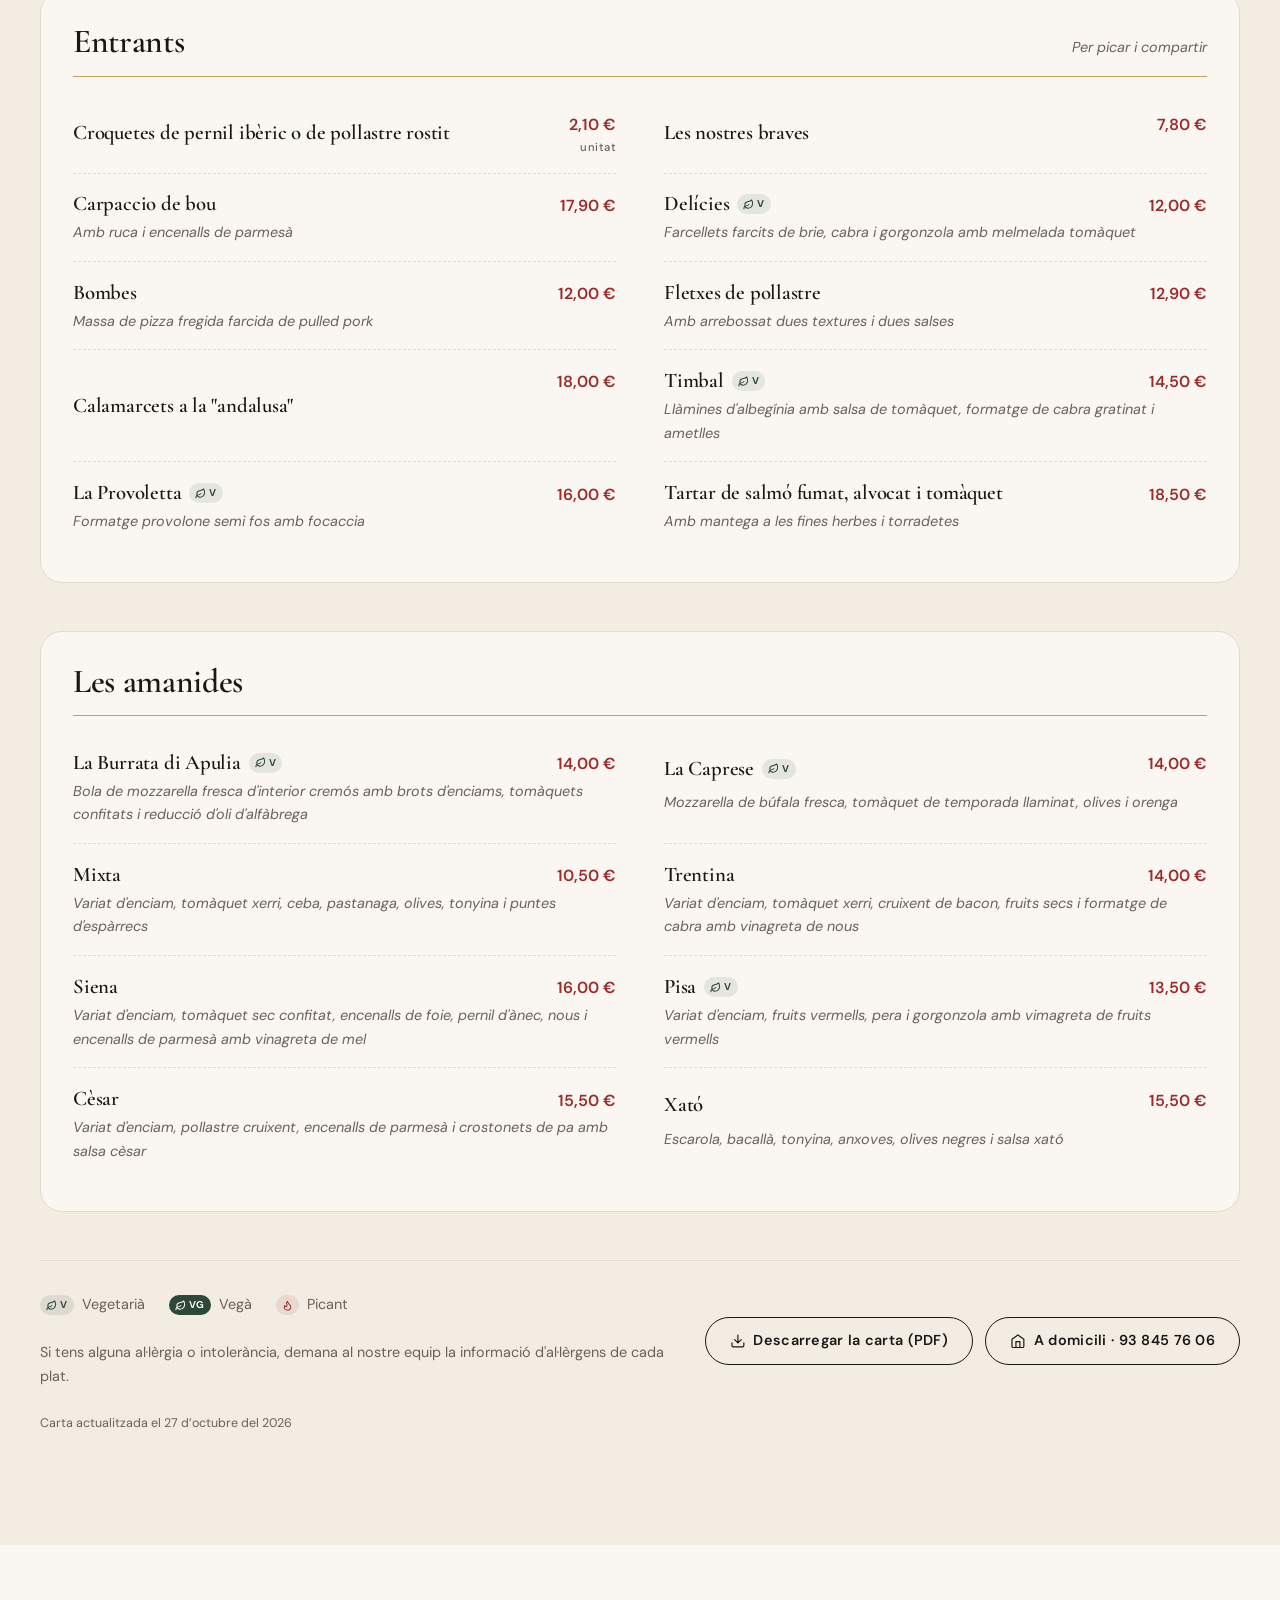
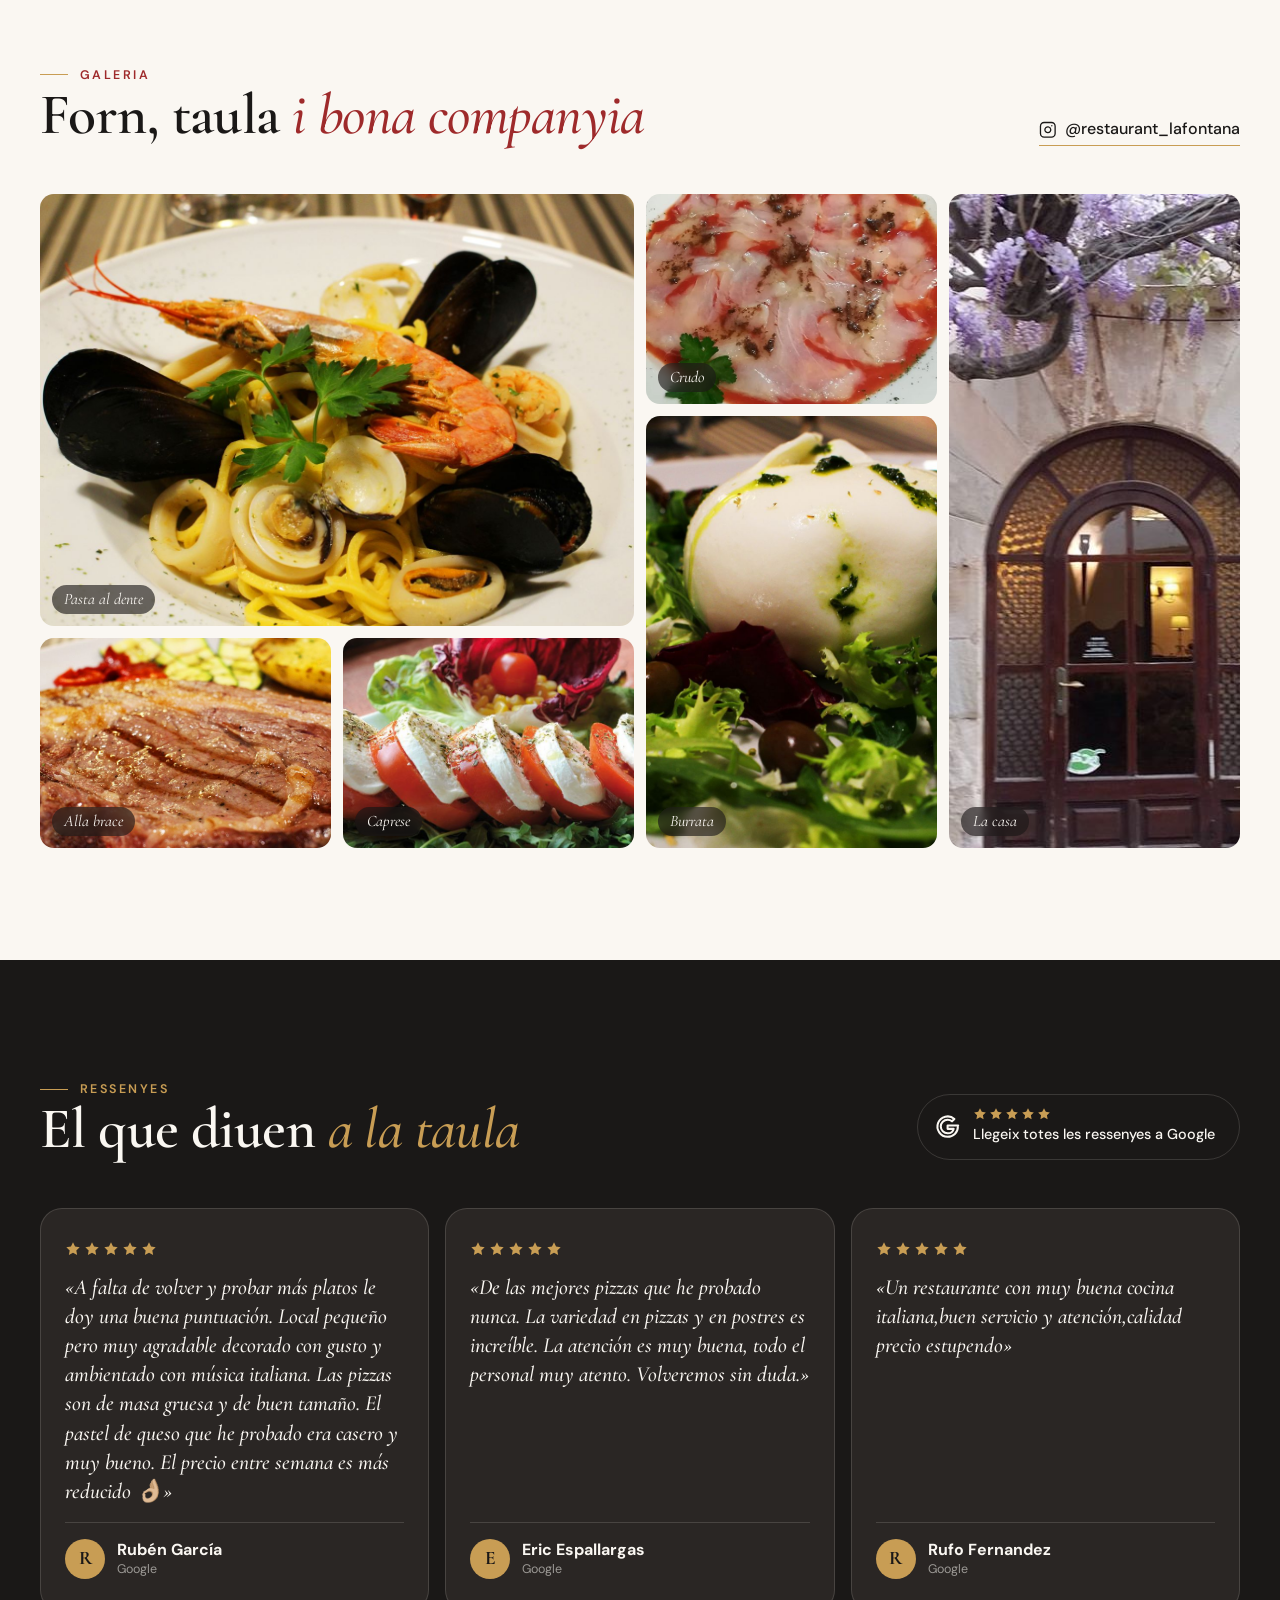
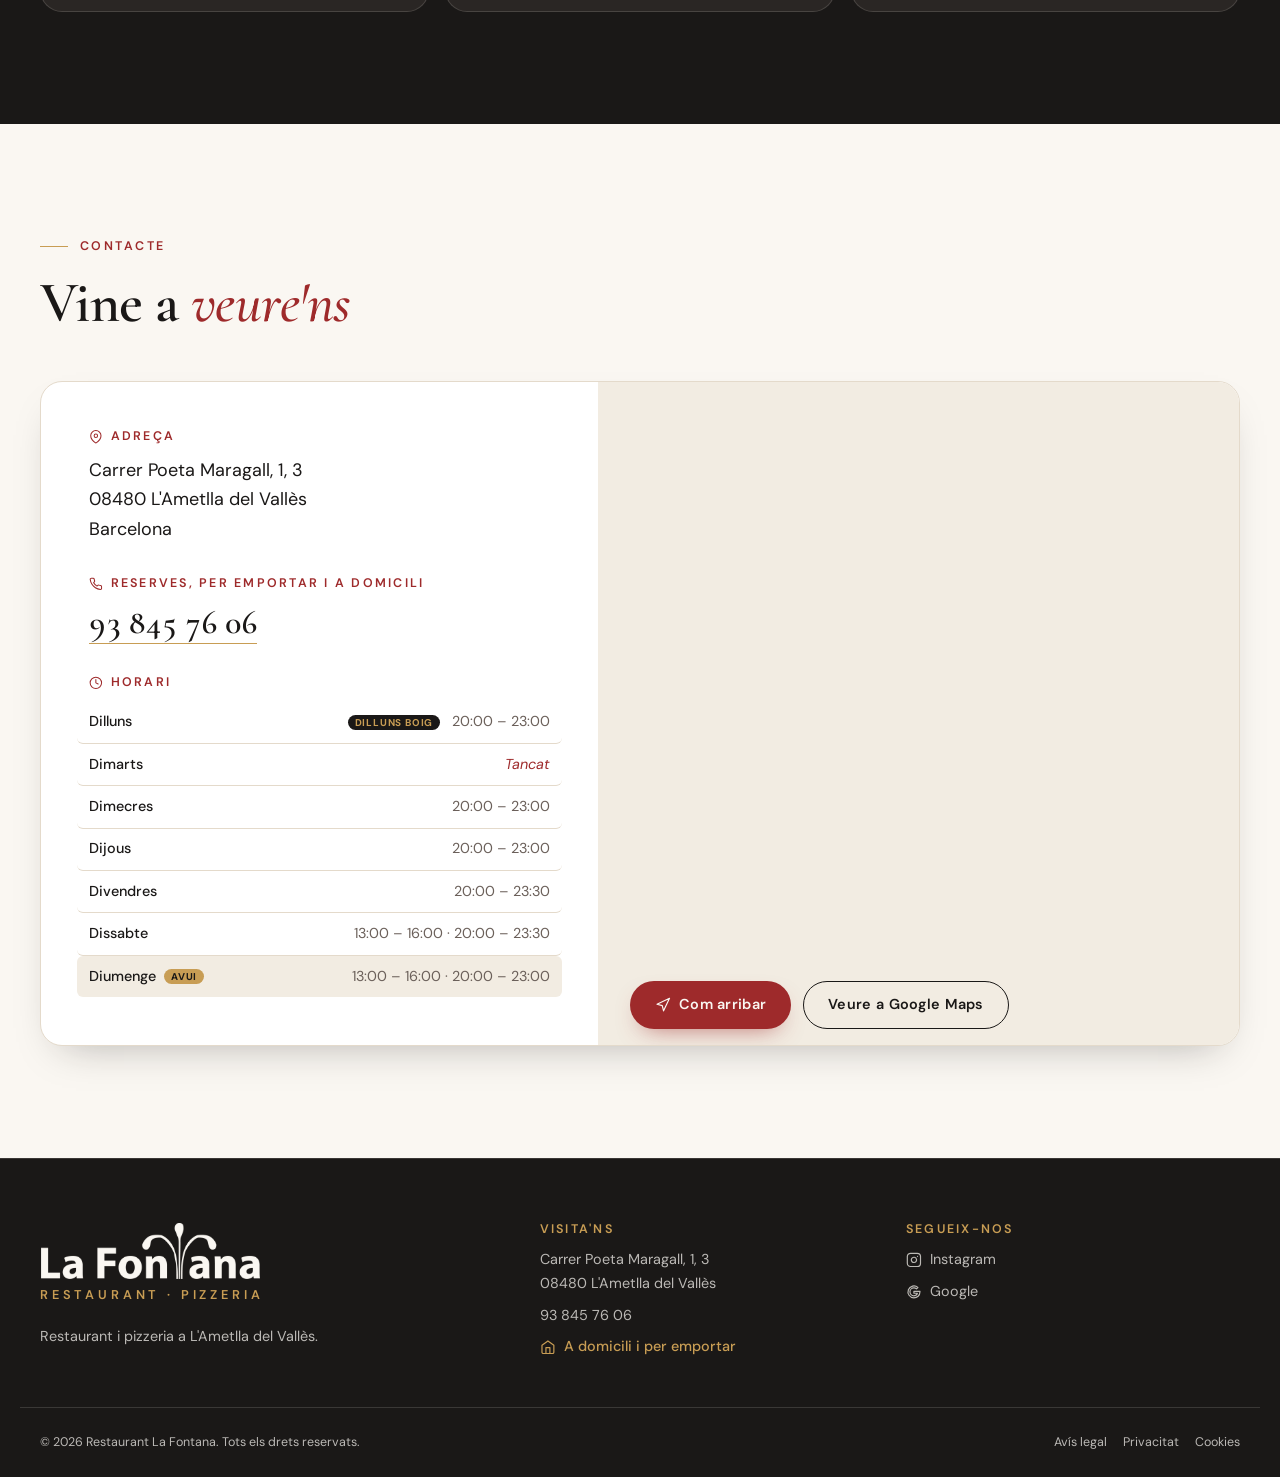
==== commit 8e42a1c5: "Postres llegits del seu propi full de càlcul Co-Authored-By: Claude Opus 5.5 <noreply@anthropic.com>" ====
--- a/index.html
+++ b/index.html
@@ -566,6 +566,7 @@
   </div>
 
   <script src="carta.js" defer></script>
+  <script src="postres.js" defer></script>
   <script src="app.js" defer></script>
 </body>
 </html>
